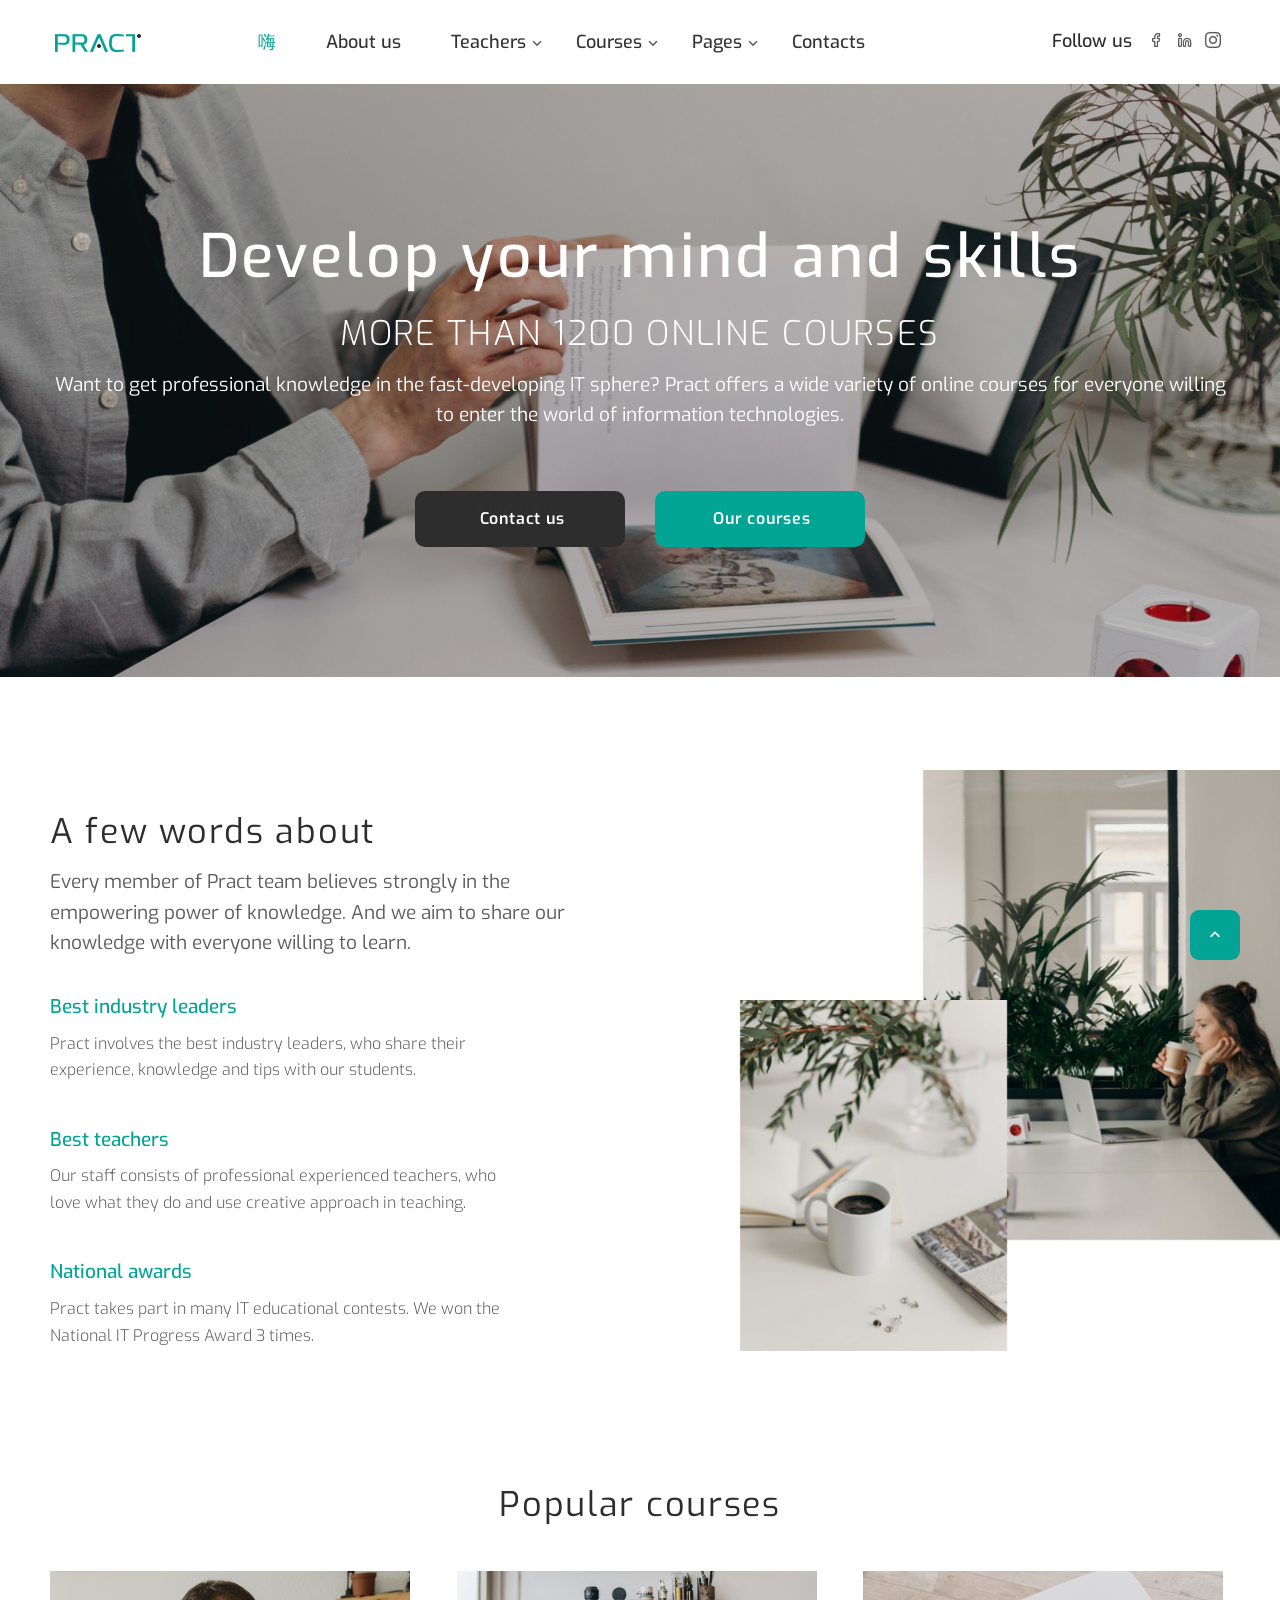
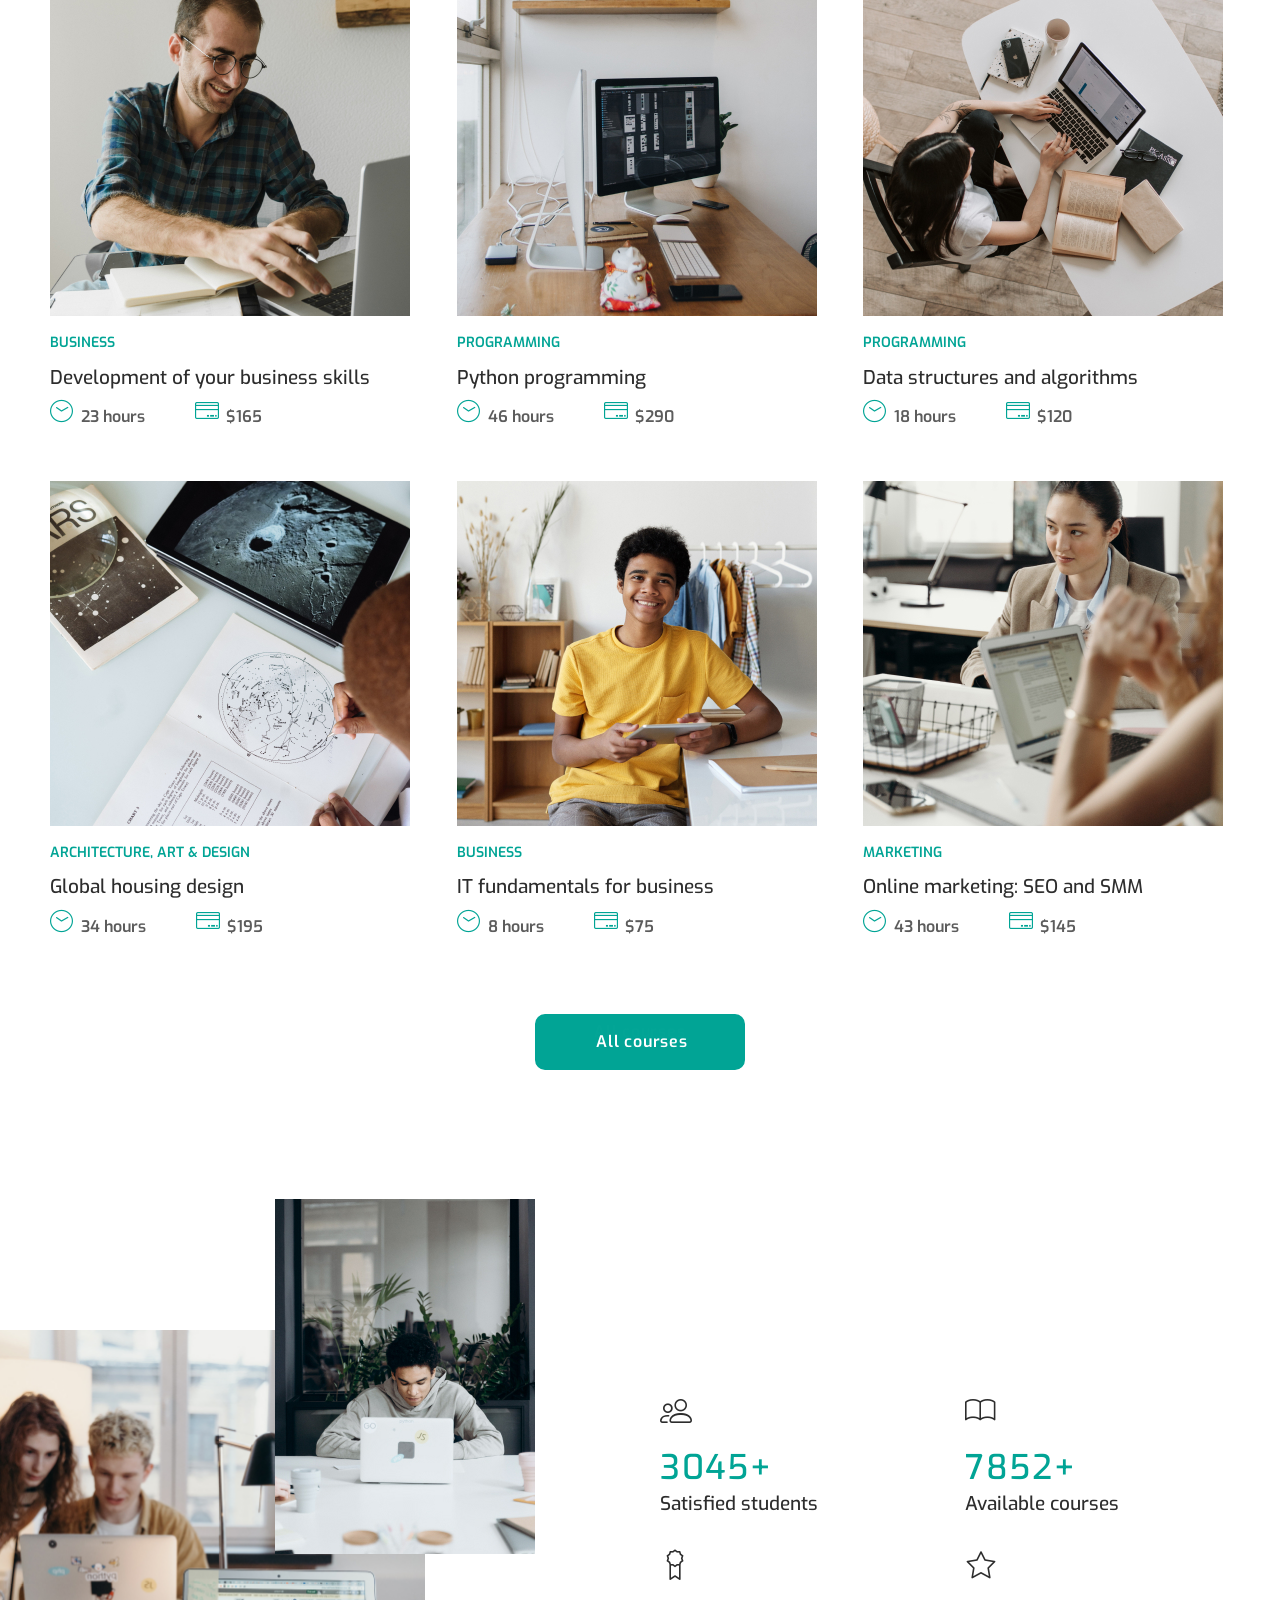
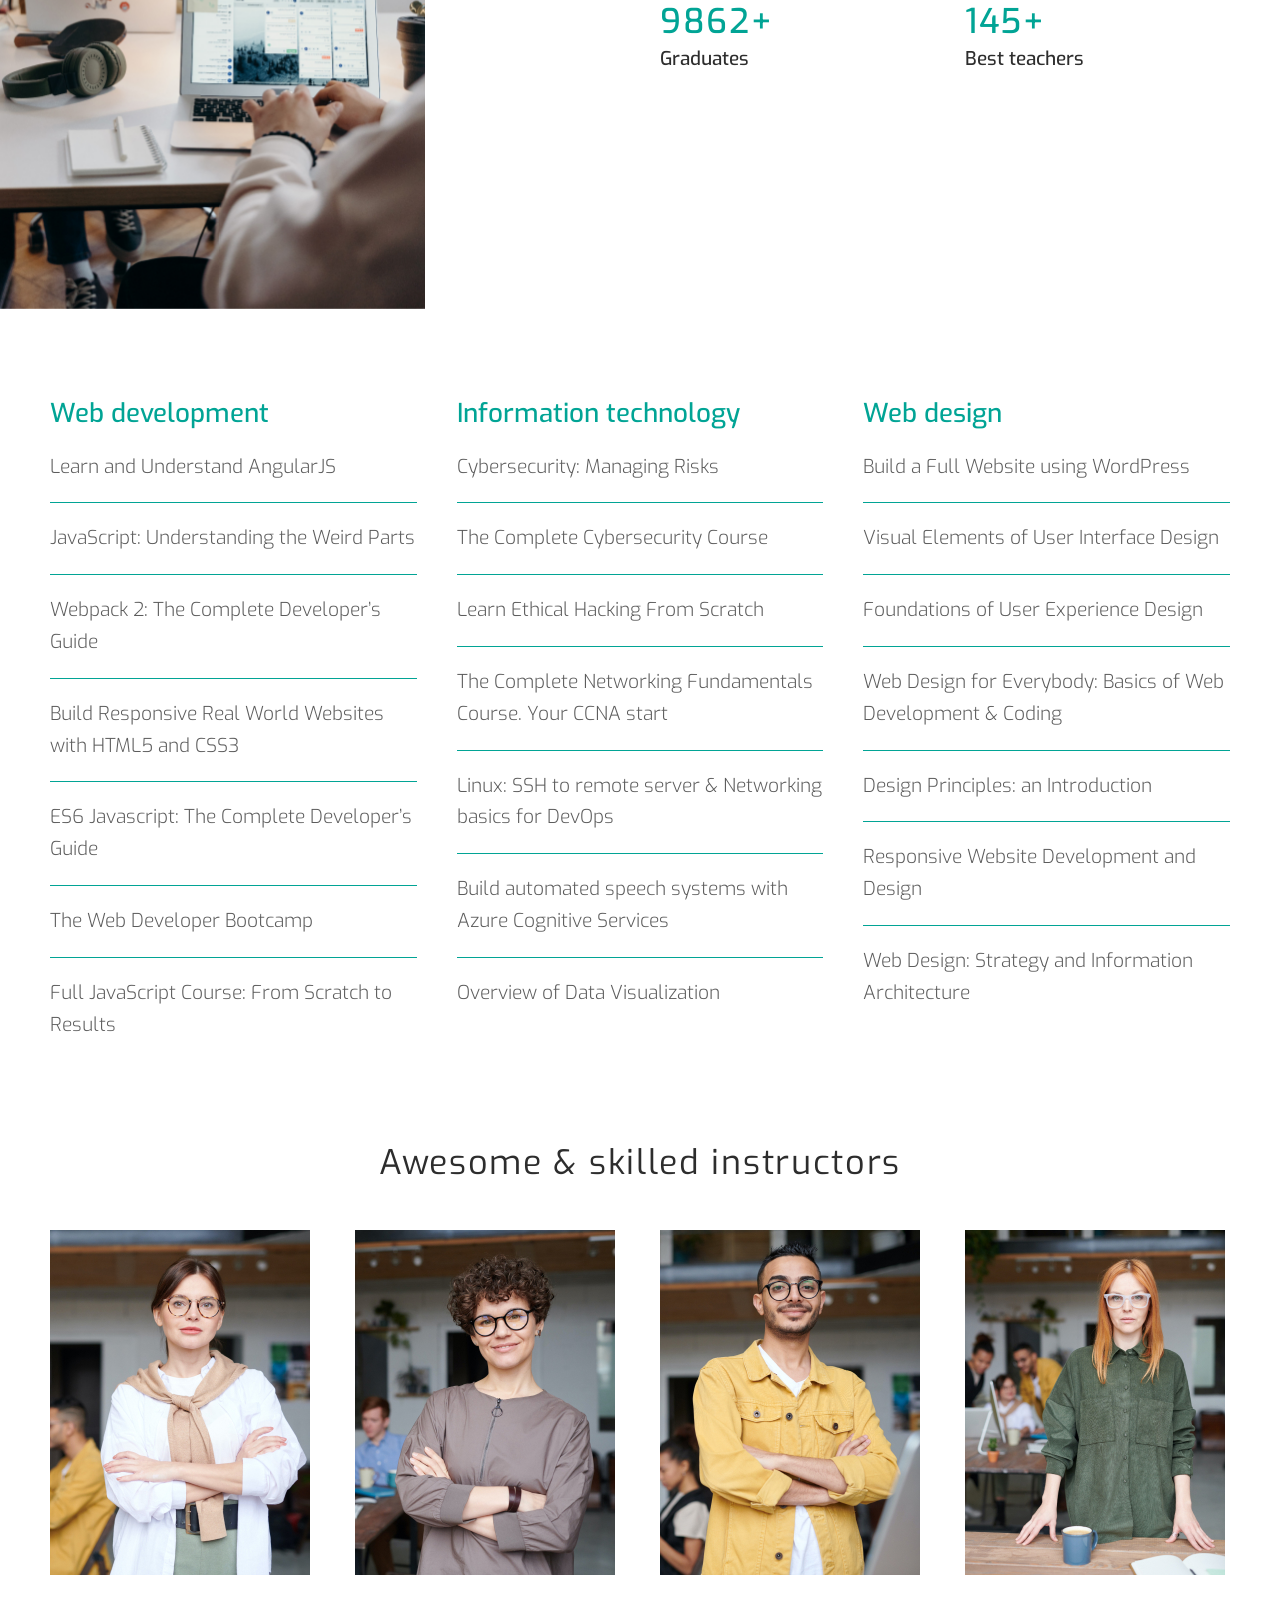
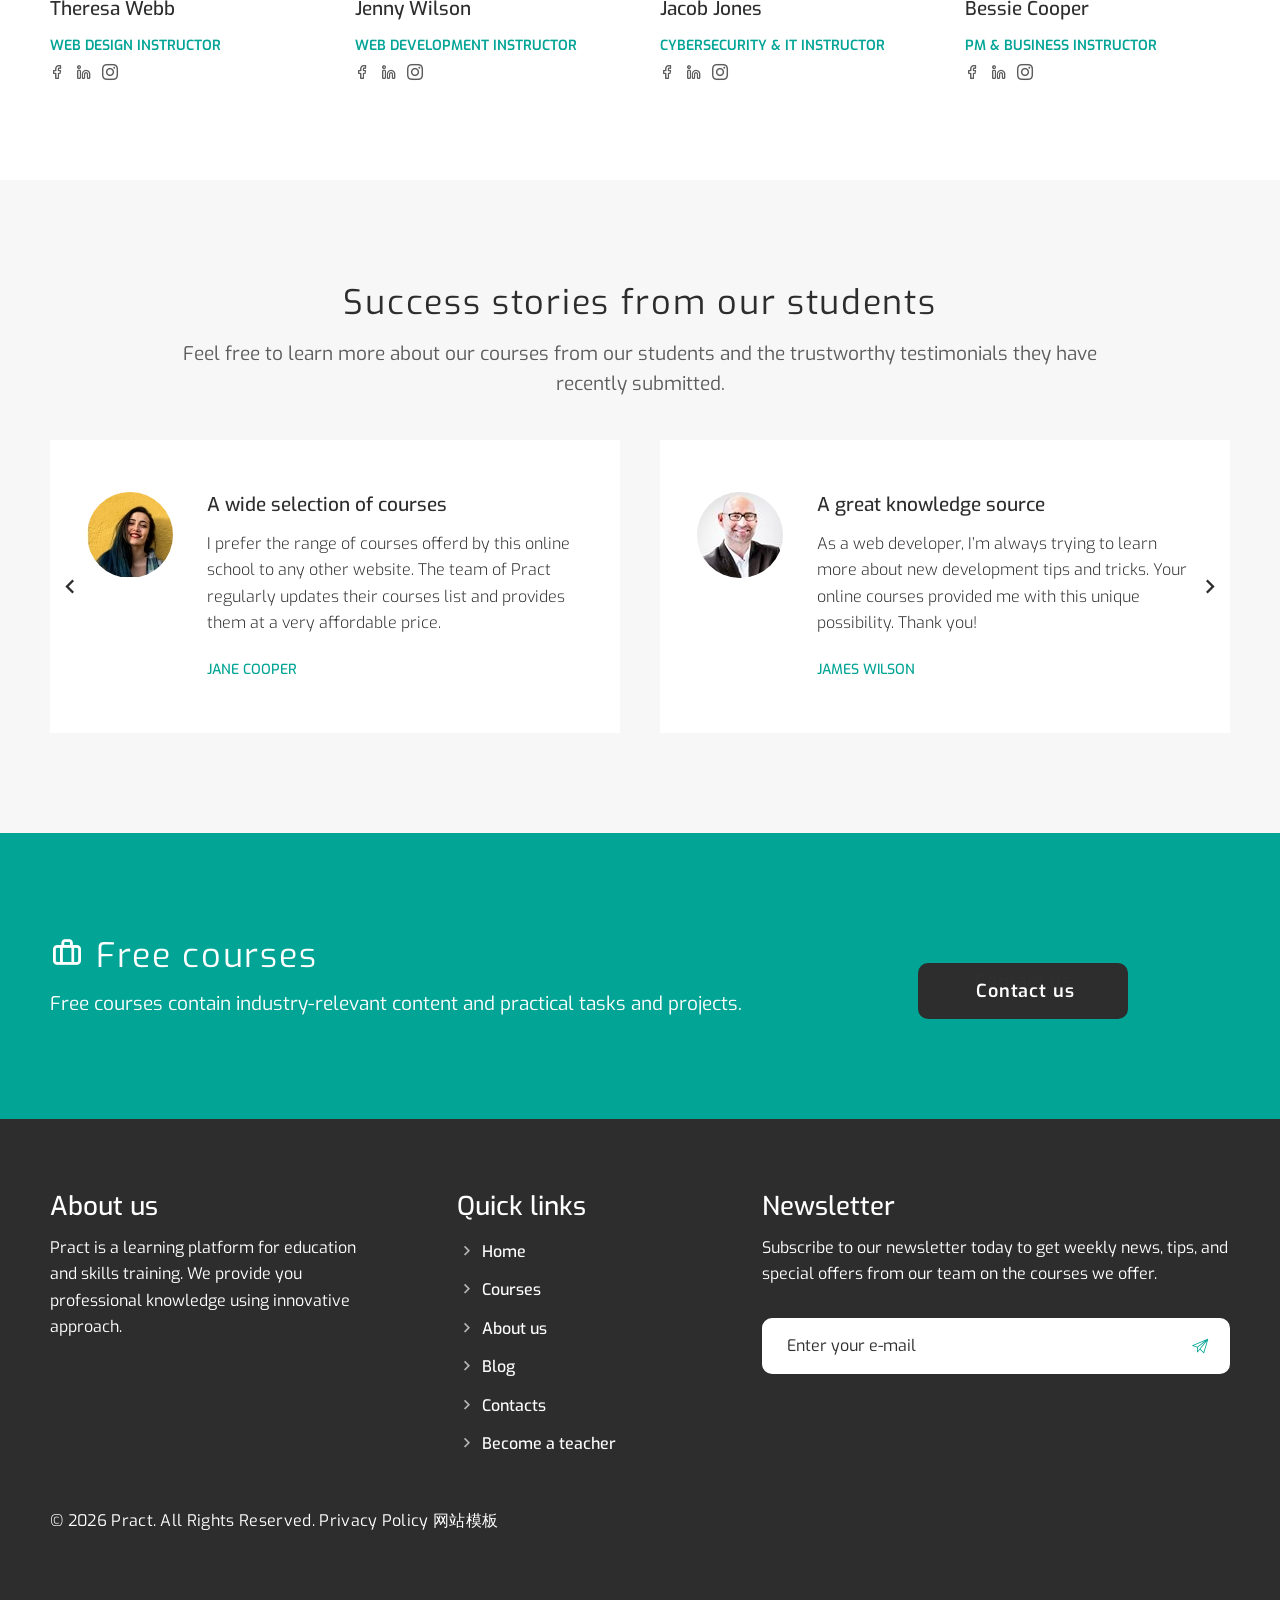
==== index.html @ 27b74895 "重新來了" ====
<!DOCTYPE html>
<html class="wide wow-animation" lang="en">
  <head>
    <!-- Site Title-->
    <title>Home</title>
    <meta charset="utf-8">
    <meta name="viewport" content="width=device-width, height=device-height, initial-scale=1.0">
    <meta http-equiv="X-UA-Compatible" content="IE=edge">
    <link rel="icon" href="images/favicon.ico" type="image/x-icon">
    <link rel="stylesheet" type="text/css" href="https://fonts.googleapis.com/css2?family=Exo:wght@300;400;500;600;700&amp;display=swap">
    <link rel="stylesheet" href="css/bootstrap.css">
    <link rel="stylesheet" href="css/fonts.css">
    <link rel="stylesheet" href="css/style.css">
    <style>.ie-panel{display: none;background: #212121;padding: 10px 0;box-shadow: 3px 3px 5px 0 rgba(0,0,0,.3);clear: both;text-align:center;position: relative;z-index: 1;} html.ie-10 .ie-panel, html.lt-ie-10 .ie-panel {display: block;}</style>
  </head>
  <body>
    <div class="ie-panel"><a href="http://windows.microsoft.com/en-US/internet-explorer/"><img src="images/ie8-panel/warning_bar_0000_us.jpg" height="42" width="820" alt="You are using an outdated browser. For a faster, safer browsing experience, upgrade for free today."></a></div>
    <!-- Page preloader-->
    <div class="page-loader">
      <div class="preloader-inner">
        <svg class="preloader-svg" width="200" height="200" viewbox="0 0 100 100">
          <polyline class="line-cornered stroke-still" points="0,0 100,0 100,100" stroke-width="10" fill="none"></polyline>
          <polyline class="line-cornered stroke-still" points="0,0 0,100 100,100" stroke-width="10" fill="none"></polyline>
          <polyline class="line-cornered stroke-animation" points="0,0 100,0 100,100" stroke-width="10" fill="none"></polyline>
          <polyline class="line-cornered stroke-animation" points="0,0 0,100 100,100" stroke-width="10" fill="none"></polyline>
        </svg>
      </div>
    </div>
    <!-- Page-->
    <div class="page">
      <header class="section page-header">
        <!-- RD Navbar-->
        <div class="rd-navbar-wrap rd-navbar-centered">
          <nav class="rd-navbar" data-layout="rd-navbar-fixed" data-sm-layout="rd-navbar-fixed" data-md-layout="rd-navbar-fixed" data-lg-layout="rd-navbar-fixed" data-xl-layout="rd-navbar-static" data-xxl-layout="rd-navbar-static" data-xxxl-layout="rd-navbar-static" data-lg-device-layout="rd-navbar-fixed" data-xl-device-layout="rd-navbar-static" data-xxl-device-layout="rd-navbar-static" data-xxxl-device-layout="rd-navbar-static" data-stick-up-offset="1px" data-sm-stick-up-offset="1px" data-md-stick-up-offset="1px" data-lg-stick-up-offset="1px" data-xl-stick-up-offset="1px" data-xxl-stick-up-offset="1px" data-xxx-lstick-up-offset="1px" data-stick-up="true">
            <div class="rd-navbar-inner">
              <!-- RD Navbar Panel-->
              <div class="rd-navbar-panel">
                <!-- RD Navbar Toggle-->
                <button class="rd-navbar-toggle" data-rd-navbar-toggle=".rd-navbar-nav-wrap"><span></span></button>
                <!-- RD Navbar Brand-->
                <div class="rd-navbar-brand">
                  <!--Brand--><a class="brand-name" href="index.html"><img class="logo-default" src="images/logo-default-172x36.png" alt="" width="86" height="18" loading="lazy"/><img class="logo-inverse" src="images/logo-inverse-172x36.png" alt="" width="86" height="18" loading="lazy"/></a>
                </div>
              </div>
              <div class="rd-navbar-nav-wrap">
                <ul class="rd-navbar-nav">
                  <li class="rd-nav-item active"><a class="rd-nav-link" href="index.html">嗨</a>
                  </li>
                  <li class="rd-nav-item"><a class="rd-nav-link" href="about-us.html">About us</a>
                  </li>
                  <li class="rd-nav-item"><a class="rd-nav-link" href="teachers.html">Teachers</a>
                    <ul class="rd-menu rd-navbar-dropdown">
                      <li class="rd-dropdown-item"><a class="rd-dropdown-link" href="single-teacher.html">Single teacher</a>
                      </li>
                    </ul>
                  </li>
                  <li class="rd-nav-item"><a class="rd-nav-link" href="courses.html">Courses</a>
                    <ul class="rd-menu rd-navbar-dropdown">
                      <li class="rd-dropdown-item"><a class="rd-dropdown-link" href="single-course.html">Single course</a>
                      </li>
                    </ul>
                  </li>
                  <li class="rd-nav-item"><a class="rd-nav-link" href="#">Pages</a>
                    <ul class="rd-menu rd-navbar-dropdown">
                      <li class="rd-dropdown-item"><a class="rd-dropdown-link" href="faqs.html">FAQs</a>
                      </li>
                      <li class="rd-dropdown-item"><a class="rd-dropdown-link" href="privacy-policy.html">Privacy policy</a>
                      </li>
                      <li class="rd-dropdown-item"><a class="rd-dropdown-link" href="404-page.html">404 page</a>
                      </li>
                      <li class="rd-dropdown-item"><a class="rd-dropdown-link" href="503-page.html">503 page</a>
                      </li>
                      <li class="rd-dropdown-item"><a class="rd-dropdown-link" href="buttons.html">Buttons</a>
                      </li>
                      <li class="rd-dropdown-item"><a class="rd-dropdown-link" href="forms.html">Forms</a>
                      </li>
                      <li class="rd-dropdown-item"><a class="rd-dropdown-link" href="grid-system.html">Grid system</a>
                      </li>
                      <li class="rd-dropdown-item"><a class="rd-dropdown-link" href="tables.html">Tables</a>
                      </li>
                      <li class="rd-dropdown-item"><a class="rd-dropdown-link" href="typography.html">Typography</a>
                      </li>
                    </ul>
                  </li>
                  <li class="rd-nav-item"><a class="rd-nav-link" href="contacts.html">Contacts</a>
                  </li>
                </ul>
              </div>
              <div class="rd-navbar-collapse-toggle" data-rd-navbar-toggle=".rd-navbar-collapse"><span></span></div>
              <div class="rd-navbar-aside-right rd-navbar-collapse">
                <div class="rd-navbar-social">
                  <div class="rd-navbar-social-text">Follow us</div>
                  <ul class="list-inline">
                    <li><a class="icon novi-icon icon-default icon-custom-facebook" href="#"></a></li>
                    <li><a class="icon novi-icon icon-default icon-custom-linkedin" href="#"></a></li>
                    <li><a class="icon novi-icon icon-default icon-custom-instagram" href="#"></a></li>
                  </ul>
                </div>
              </div>
            </div>
          </nav>
        </div>
      </header>

      <section class="section section-xl bg-image bg-image-9 text-center novi-bg novi-bg-img">
        <div class="container">
          <h1>Develop your mind and skills</h1>
          <h3 class="fw-light text-uppercase">More than 1200 Online Courses</h3>
          <p class="big">Want to get professional knowledge in the fast-developing IT sphere? Pract offers a wide variety of online courses for everyone willing to enter the world of information technologies.</p>
          <div class="group-md button-group"><a class="button button-dark button-nina" href="contacts.html">Contact us</a><a class="button button-primary button-nina" href="courses.html">Our courses</a></div>
        </div>
      </section>
      <!-- A few words about-->
      <section class="section section-lg bg-default novi-bg novi-bg-img">
        <div class="container">
          <div class="row row-30 align-items-center justify-content-xxl-between">
            <div class="col-md-6">
              <h3>A few words about</h3>
              <p class="big">Every member of Pract team believes strongly in the empowering power of knowledge. And we aim to share our knowledge with everyone willing to learn.</p>
              <div class="row row-30 row-offset-1">
                <div class="col-md-10 offset-xxl-2">
                  <div class="box-small">
                    <h5 class="box-small-title">Best industry leaders</h5>
                    <div class="box-small-text">Pract involves the best industry leaders, who share their experience, knowledge and tips with our students.</div>
                  </div>
                  <div class="box-small">
                    <h5 class="box-small-title">Best teachers</h5>
                    <div class="box-small-text">Our staff consists of professional experienced teachers, who love what they do and use creative approach in teaching.</div>
                  </div>
                  <div class="box-small">
                    <h5 class="box-small-title">National awards</h5>
                    <div class="box-small-text">Pract takes part in many IT educational contests. We won the National IT Progress Award 3 times.</div>
                  </div>
                </div>
              </div>
            </div>
            <div class="col-md-6 col-lg-5 col-xl-4 offset-xl-1 col-xxl-5 position-relative d-none d-md-block">
              <div class="parallax-scene-js parallax-scene parallax-scene-1" data-scalar-x="5" data-scalar-y="10">
                <div class="layer-01">
                  <div class="layer" data-depth="0.25"><img src="images/home-03-515x600.jpg" alt="" width="515" height="600" loading="lazy"/>
                  </div>
                </div>
                <div class="layer-02">
                  <div class="layer" data-depth=".55"><img src="images/home-02-340x445.jpg" alt="" width="340" height="445" loading="lazy"/>
                  </div>
                </div>
              </div>
            </div>
          </div>
        </div>
      </section>
      <!-- Popular courses-->
      <section class="section section-lg novi-bg novi-bg-img bg-default">
        <div class="container">
          <h3 class="text-center">Popular courses</h3>
          <div class="row row-40 row-lg-50">
            <div class="col-sm-6 col-md-4 wow fadeInUp" data-wow-delay=".1s">
              <div class="box-project box-width-3">
                <div class="box-project-media"><img class="box-project-img" src="images/home-04-360x345.jpg" alt="" width="360" height="345" loading="lazy"/>
                </div>
                <div class="box-project-subtitle small">Business</div>
                <h6 class="box-project-title"><a href="single-course.html">Development of your business skills</a></h6>
                <div class="box-project-meta">
                  <div class="box-project-meta-item"><span class="box-project-meta-icon linearicons-clock3"></span><span class="box-project-meta-text">23 hours</span></div>
                  <div class="box-project-meta-item"><span class="box-project-meta-icon linearicons-credit-card"></span><span class="box-project-meta-text">$165</span></div>
                </div>
              </div>
            </div>
            <div class="col-sm-6 col-md-4 wow fadeInUp" data-wow-delay=".2s">
              <div class="box-project box-width-3">
                <div class="box-project-media"><img class="box-project-img" src="images/home-05-360x345.jpg" alt="" width="360" height="345" loading="lazy"/>
                </div>
                <div class="box-project-subtitle small">PROGRAMMING</div>
                <h6 class="box-project-title"><a href="single-course.html">Python programming</a></h6>
                <div class="box-project-meta">
                  <div class="box-project-meta-item"><span class="box-project-meta-icon linearicons-clock3"></span><span class="box-project-meta-text">46 hours</span></div>
                  <div class="box-project-meta-item"><span class="box-project-meta-icon linearicons-credit-card"></span><span class="box-project-meta-text">$290</span></div>
                </div>
              </div>
            </div>
            <div class="col-sm-6 col-md-4 wow fadeInUp" data-wow-delay=".3s">
              <div class="box-project box-width-3">
                <div class="box-project-media"><img class="box-project-img" src="images/home-06-360x345.jpg" alt="" width="360" height="345" loading="lazy"/>
                </div>
                <div class="box-project-subtitle small">Programming</div>
                <h6 class="box-project-title"><a href="single-course.html">Data structures and algorithms</a></h6>
                <div class="box-project-meta">
                  <div class="box-project-meta-item"><span class="box-project-meta-icon linearicons-clock3"></span><span class="box-project-meta-text">18 hours</span></div>
                  <div class="box-project-meta-item"><span class="box-project-meta-icon linearicons-credit-card"></span><span class="box-project-meta-text">$120</span></div>
                </div>
              </div>
            </div>
            <div class="col-sm-6 col-md-4 wow fadeInUp" data-wow-delay=".1s">
              <div class="box-project box-width-3">
                <div class="box-project-media"><img class="box-project-img" src="images/home-07-360x345.jpg" alt="" width="360" height="345" loading="lazy"/>
                </div>
                <div class="box-project-subtitle small">ARCHITECTURE, ART &amp; DESIGN</div>
                <h6 class="box-project-title"><a href="single-course.html">Global housing design</a></h6>
                <div class="box-project-meta">
                  <div class="box-project-meta-item"><span class="box-project-meta-icon linearicons-clock3"></span><span class="box-project-meta-text">34 hours</span></div>
                  <div class="box-project-meta-item"><span class="box-project-meta-icon linearicons-credit-card"></span><span class="box-project-meta-text">$195</span></div>
                </div>
              </div>
            </div>
            <div class="col-sm-6 col-md-4 wow fadeInUp" data-wow-delay=".2s">
              <div class="box-project box-width-3">
                <div class="box-project-media"><img class="box-project-img" src="images/home-08-360x345.jpg" alt="" width="360" height="345" loading="lazy"/>
                </div>
                <div class="box-project-subtitle small">Business</div>
                <h6 class="box-project-title"><a href="single-course.html">IT fundamentals for business</a></h6>
                <div class="box-project-meta">
                  <div class="box-project-meta-item"><span class="box-project-meta-icon linearicons-clock3"></span><span class="box-project-meta-text">8 hours</span></div>
                  <div class="box-project-meta-item"><span class="box-project-meta-icon linearicons-credit-card"></span><span class="box-project-meta-text">$75</span></div>
                </div>
              </div>
            </div>
            <div class="col-sm-6 col-md-4 wow fadeInUp" data-wow-delay=".3s">
              <div class="box-project box-width-3">
                <div class="box-project-media"><img class="box-project-img" src="images/home-09-360x345.jpg" alt="" width="360" height="345" loading="lazy"/>
                </div>
                <div class="box-project-subtitle small">Marketing</div>
                <h6 class="box-project-title"><a href="single-course.html">Online marketing: SEO and SMM</a></h6>
                <div class="box-project-meta">
                  <div class="box-project-meta-item"><span class="box-project-meta-icon linearicons-clock3"></span><span class="box-project-meta-text">43 hours</span></div>
                  <div class="box-project-meta-item"><span class="box-project-meta-icon linearicons-credit-card"></span><span class="box-project-meta-text">$145</span></div>
                </div>
              </div>
            </div>
            <div class="col-12 text-center mt-2 mt-xl-4"><a class="button button-primary button-nina" href="courses.html">All courses</a></div>
          </div>
        </div>
      </section>
      <!-- A few words about-->
      <section class="section section-lg bg-default novi-bg novi-bg-img">
        <div class="container">
          <div class="row row-30 justify-content-md-between align-items-center">
            <div class="col-md-5 position-relative d-none d-md-block">
              <div class="parallax-scene-js parallax-scene parallax-scene-2" data-scalar-x="5" data-scalar-y="10">
                <div class="layer-01">
                  <div class="layer" data-depth="0.25"><img src="images/home-17-460x580.jpg" alt="" width="460" height="580" loading="lazy"/>
                  </div>
                </div>
                <div class="layer-02">
                  <div class="layer" data-depth=".55"><img src="images/home-18-260x355.jpg" alt="" width="260" height="355" loading="lazy"/>
                  </div>
                </div>
              </div>
            </div>
            <div class="col-md-6">
              <div class="row row-30 row-xxl-60 text-center text-md-start">
                <div class="col-6">
                  <div class="counter-wrap"><span class="icon novi-icon linearicons-users2"></span>
                    <div class="counter-value heading-3"><span class="counter">3045</span><span class="counter-preffix">+</span>
                    </div>
                    <p class="heading-5">Satisfied students</p>
                  </div>
                </div>
                <div class="col-6">
                  <div class="counter-wrap"><span class="icon novi-icon linearicons-book"></span>
                    <div class="counter-value heading-3"><span class="counter">7852</span><span class="counter-preffix">+</span>
                    </div>
                    <p class="heading-5">Available courses</p>
                  </div>
                </div>
                <div class="col-6">
                  <div class="counter-wrap"><span class="icon novi-icon linearicons-medal-empty"></span>
                    <div class="counter-value heading-3"><span class="counter">9862</span><span class="counter-preffix">+</span>
                    </div>
                    <p class="heading-5">Graduates</p>
                  </div>
                </div>
                <div class="col-6">
                  <div class="counter-wrap"><span class="icon novi-icon linearicons-star"></span>
                    <div class="counter-value heading-3"><span class="counter">145</span><span class="counter-preffix">+</span>
                    </div>
                    <p class="heading-5">Best teachers</p>
                  </div>
                </div>
              </div>
            </div>
          </div>
        </div>
      </section>
      <!-- Web development-->
      <section class="section section-lg novi-bg novi-bg-img bg-default">
        <div class="container">
          <div class="row row-40 row-lg-50">
            <div class="col-sm-6 col-md-4">
              <div class="list-border">
                <h4 class="list-border-title">Web development</h4>
                <div class="list-border-item">Learn and Understand AngularJS</div>
                <div class="list-border-item">JavaScript: Understanding the Weird Parts</div>
                <div class="list-border-item">Webpack 2: The Complete Developer’s Guide</div>
                <div class="list-border-item">Build Responsive Real World Websites with HTML5 and CSS3</div>
                <div class="list-border-item">ES6 Javascript: The Complete Developer’s Guide</div>
                <div class="list-border-item">The Web Developer Bootcamp</div>
                <div class="list-border-item">Full JavaScript Course: From Scratch to Results</div>
              </div>
            </div>
            <div class="col-sm-6 col-md-4">
              <div class="list-border">
                <h4 class="list-border-title">Information technology</h4>
                <div class="list-border-item">Cybersecurity: Managing Risks</div>
                <div class="list-border-item">The Complete Cybersecurity Course</div>
                <div class="list-border-item">Learn Ethical Hacking From Scratch</div>
                <div class="list-border-item">The Complete Networking Fundamentals Course. Your CCNA start</div>
                <div class="list-border-item">Linux: SSH to remote server &amp; Networking basics for DevOps</div>
                <div class="list-border-item">Build automated speech systems with Azure Cognitive Services</div>
                <div class="list-border-item">Overview of Data Visualization</div>
              </div>
            </div>
            <div class="col-sm-6 col-md-4">
              <div class="list-border">
                <h4 class="list-border-title">Web design</h4>
                <div class="list-border-item">Build a Full Website using WordPress</div>
                <div class="list-border-item">Visual Elements of User Interface Design</div>
                <div class="list-border-item">Foundations of User Experience Design</div>
                <div class="list-border-item">Web Design for Everybody: Basics of Web Development &amp; Coding</div>
                <div class="list-border-item">Design Principles: an Introduction</div>
                <div class="list-border-item">Responsive Website Development and Design</div>
                <div class="list-border-item">Web Design: Strategy and Information Architecture</div>
              </div>
            </div>
          </div>
        </div>
      </section>
      <!-- Awesome & skilled instructors-->
      <section class="section section-lg novi-bg novi-bg-img bg-default">
        <div class="container">
          <h3 class="text-center">Awesome & skilled instructors</h3>
          <div class="row row-40 row-lg-50">
            <div class="col-sm-6 col-lg-3 wow fadeInLeft" data-wow-delay=".2s">
              <div class="team-default box-width-3">
                <div class="team-default-media"><img class="team-default-img" src="images/home-10-260x345.jpg" alt="" width="260" height="345" loading="lazy"/>
                </div>
                <h6 class="team-default-title"><a href="single-teacher.html">Theresa Webb</a></h6>
                <div class="team-default-meta small">Web design instructor</div>
                <div class="team-default-social"><a class="team-default-icon icon-custom-facebook" href="#"></a><a class="team-default-icon icon-custom-linkedin" href="#"></a><a class="team-default-icon icon-custom-instagram" href="#"></a></div>
              </div>
            </div>
            <div class="col-sm-6 col-lg-3 wow fadeInLeft">
              <div class="team-default box-width-3">
                <div class="team-default-media"><img class="team-default-img" src="images/home-11-260x345.jpg" alt="" width="260" height="345" loading="lazy"/>
                </div>
                <h6 class="team-default-title"><a href="single-teacher.html">Jenny Wilson</a></h6>
                <div class="team-default-meta small">Web development instructor</div>
                <div class="team-default-social"><a class="team-default-icon icon-custom-facebook" href="#"></a><a class="team-default-icon icon-custom-linkedin" href="#"></a><a class="team-default-icon icon-custom-instagram" href="#"></a></div>
              </div>
            </div>
            <div class="col-sm-6 col-lg-3 wow fadeInRight">
              <div class="team-default box-width-3">
                <div class="team-default-media"><img class="team-default-img" src="images/home-12-260x345.jpg" alt="" width="260" height="345" loading="lazy"/>
                </div>
                <h6 class="team-default-title"><a href="single-teacher.html">Jacob Jones</a></h6>
                <div class="team-default-meta small">Cybersecurity &amp; IT instructor</div>
                <div class="team-default-social"><a class="team-default-icon icon-custom-facebook" href="#"></a><a class="team-default-icon icon-custom-linkedin" href="#"></a><a class="team-default-icon icon-custom-instagram" href="#"></a></div>
              </div>
            </div>
            <div class="col-sm-6 col-lg-3 wow fadeInRight" data-wow-delay=".2s">
              <div class="team-default box-width-3">
                <div class="team-default-media"><img class="team-default-img" src="images/home-13-260x345.jpg" alt="" width="260" height="345" loading="lazy"/>
                </div>
                <h6 class="team-default-title"><a href="single-teacher.html">Bessie Cooper</a></h6>
                <div class="team-default-meta small">PM &amp; business instructor</div>
                <div class="team-default-social"><a class="team-default-icon icon-custom-facebook" href="#"></a><a class="team-default-icon icon-custom-linkedin" href="#"></a><a class="team-default-icon icon-custom-instagram" href="#"></a></div>
              </div>
            </div>
          </div>
        </div>
      </section>
      <!-- Success stories from our students-->
      <section class="section section-lg novi-bg novi-bg-img bg-gray-100">
        <div class="container">
          <div class="row justify-content-center text-center">
            <div class="col-xl-10">
              <h3>Success stories from our students</h3>
              <p class="big">Feel free to learn more about our courses from our students and the trustworthy testimonials they have recently submitted.</p>
            </div>
          </div>
          <div class="owl-carousel owl-layout-6" data-items="1" data-lg-items="2" data-loop="true" data-margin="40" data-autoplay="true" data-owl='{"nav":true}'>
            <div class="quote-boxed-2">
              <div class="quote-boxed-2-media"><img class="quote-boxed-2-img" src="images/home-14-86x86.jpg" alt="" width="86" height="86" loading="lazy"/>
              </div>
              <div class="quote-boxed-2-body">
                <h6 class="quote-boxed-2-title">Easy-to-understand courses</h6>
                <div class="quote-boxed-2-text">The material that instructors of Pract use is pretty straightforward yet quite detailed. It’s also very useful to both newbies and professionals. You can choose any course to get started.</div>
                <div class="quote-boxed-2-cite small">Leslie Alexander</div>
              </div>
            </div>
            <div class="quote-boxed-2">
              <div class="quote-boxed-2-media"><img class="quote-boxed-2-img" src="images/home-15-86x86.jpg" alt="" width="86" height="86" loading="lazy"/>
              </div>
              <div class="quote-boxed-2-body">
                <h6 class="quote-boxed-2-title">A wide selection of courses</h6>
                <div class="quote-boxed-2-text">I prefer the range of courses offerd by this online school to any other website. The team of Pract regularly updates their courses list and provides them at a very affordable price.</div>
                <div class="quote-boxed-2-cite small">Jane Cooper</div>
              </div>
            </div>
            <div class="quote-boxed-2">
              <div class="quote-boxed-2-media"><img class="quote-boxed-2-img" src="images/home-16-86x86.jpg" alt="" width="86" height="86" loading="lazy"/>
              </div>
              <div class="quote-boxed-2-body">
                <h6 class="quote-boxed-2-title">A great knowledge source</h6>
                <div class="quote-boxed-2-text">As a web developer, I’m always trying to learn more about new development tips and tricks. Your online courses provided me with this unique possibility. Thank you!</div>
                <div class="quote-boxed-2-cite small">James wilson</div>
              </div>
            </div>
            <div class="quote-boxed-2">
              <div class="quote-boxed-2-media"><img class="quote-boxed-2-img" src="images/home-19-86x86.jpg" alt="" width="86" height="86" loading="lazy"/>
              </div>
              <div class="quote-boxed-2-body">
                <h6 class="quote-boxed-2-title">#1 knowledge solution</h6>
                <div class="quote-boxed-2-text">The online courses allow greater flexibility in planning your day and working around family. With Pract, you can also be sure of improving your professional level.</div>
                <div class="quote-boxed-2-cite small">Peter Adams</div>
              </div>
            </div>
          </div>
        </div>
      </section>
      <section class="section section-md bg-accent text-center text-md-start">
        <div class="container">
          <div class="row">
            <div class="col-xl-11">
              <div class="box-cta box-cta-inline">
                <div class="box-cta-inner">
                  <h3 class="box-cta-title"><span class="box-cta-icon icon-custom-briefcase"></span><span>Free courses</span></h3>
                  <p>Free courses contain industry-relevant content and practical tasks and projects.</p>
                </div>
                <div class="box-cta-inner"><a class="button button-dark button-nina" href="contacts.html">Contact us</a></div>
              </div>
            </div>
          </div>
        </div>
      </section>
      <!-- Page Footer-->
      <footer class="section novi-bg novi-bg-img footer-simple">
        <div class="container">
          <div class="row row-40">
            <div class="col-md-4">
              <h4>About us</h4>
              <p class="me-xl-5">Pract is a learning platform for education and skills training. We provide you professional knowledge using innovative approach.</p>
            </div>
            <div class="col-md-3">
              <h4>Quick links</h4>
              <ul class="list-marked">
                <li><a href="index.html">Home</a></li>
                <li><a href="courses.html">Courses</a></li>
                <li><a href="about-us.html">About us</a></li>
                <li><a href="#">Blog</a></li>
                <li><a href="contacts.html">Contacts</a></li>
                <li><a href="#">Become a teacher</a></li>
              </ul>
            </div>
            <div class="col-md-5">
              <h4>Newsletter</h4>
              <p>Subscribe to our newsletter today to get weekly news, tips, and special offers from our team on the courses we offer.</p>
              <form class="rd-mailform rd-form-boxed" data-form-output="form-output-global" data-form-type="subscribe" method="post" action="bat/rd-mailform.php">
                <div class="form-wrap">
                  <input class="form-input" type="email" name="email" data-constraints="@Email @Required" id="footer-mail">
                  <label class="form-label" for="footer-mail">Enter your e-mail</label>
                </div>
                <button class="form-button linearicons-paper-plane"></button>
              </form>
            </div>
          </div>
          <p class="rights"><span>&copy;&nbsp;</span><span class="copyright-year"></span><span>&nbsp;</span><span>Pract</span><span>.&nbsp;All Rights Reserved.&nbsp;</span><a href="privacy-policy.html">Privacy Policy</a> <a target="_blank" href="https://www.mobanwang.com/" title="网站模板">网站模板</a></p>
        </div>
      </footer>
    </div>
    <!-- Global Mailform Output-->
    <div class="snackbars" id="form-output-global"></div>
    <!-- Javascript-->
    <script src="js/core.min.js"></script>
    <script src="js/script.js"></script>
  </body>
</html>
---- css/fonts.css ----
/** @group Fonts */@font-face {	font-family: 'Linearicons';	font-weight: normal;	font-style: normal;	src: url(../fonts/linearicons.eot);	/* For IE6-8 */	src: local("linearicons"), local("linearicons"), url(../fonts/linearicons.woff) format("woff"), url(../fonts/linearicons.ttf) format("truetype");}.linearicons,[class^="linearicons-"], [class*=" linearicons-"] {	/* use !important to prevent issues with browser extensions that change fonts */	font-family: 'Linearicons' !important;	speak: none;	font-style: normal;	font-weight: normal;	font-variant: normal;	text-transform: none;	line-height: 1;	/* Better Font Rendering =========== */	-webkit-font-smoothing: antialiased;	-moz-osx-font-smoothing: grayscale;}.linearicons-home:before {	content: "\e900";}.linearicons-home2:before {	content: "\e901";}.linearicons-home3:before {	content: "\e902";}.linearicons-home4:before {	content: "\e903";}.linearicons-home5:before {	content: "\e904";}.linearicons-home6:before {	content: "\e905";}.linearicons-bathtub:before {	content: "\e906";}.linearicons-toothbrush:before {	content: "\e907";}.linearicons-bed:before {	content: "\e908";}.linearicons-couch:before {	content: "\e909";}.linearicons-chair:before {	content: "\e90a";}.linearicons-city:before {	content: "\e90b";}.linearicons-apartment:before {	content: "\e90c";}.linearicons-pencil:before {	content: "\e90d";}.linearicons-pencil2:before {	content: "\e90e";}.linearicons-pen:before {	content: "\e90f";}.linearicons-pencil3:before {	content: "\e910";}.linearicons-eraser:before {	content: "\e911";}.linearicons-pencil4:before {	content: "\e912";}.linearicons-pencil5:before {	content: "\e913";}.linearicons-feather:before {	content: "\e914";}.linearicons-feather2:before {	content: "\e915";}.linearicons-feather3:before {	content: "\e916";}.linearicons-pen2:before {	content: "\e917";}.linearicons-pen-add:before {	content: "\e918";}.linearicons-pen-remove:before {	content: "\e919";}.linearicons-vector:before {	content: "\e91a";}.linearicons-pen3:before {	content: "\e91b";}.linearicons-blog:before {	content: "\e91c";}.linearicons-brush:before {	content: "\e91d";}.linearicons-brush2:before {	content: "\e91e";}.linearicons-spray:before {	content: "\e91f";}.linearicons-paint-roller:before {	content: "\e920";}.linearicons-stamp:before {	content: "\e921";}.linearicons-tape:before {	content: "\e922";}.linearicons-desk-tape:before {	content: "\e923";}.linearicons-texture:before {	content: "\e924";}.linearicons-eye-dropper:before {	content: "\e925";}.linearicons-palette:before {	content: "\e926";}.linearicons-color-sampler:before {	content: "\e927";}.linearicons-bucket:before {	content: "\e928";}.linearicons-gradient:before {	content: "\e929";}.linearicons-gradient2:before {	content: "\e92a";}.linearicons-magic-wand:before {	content: "\e92b";}.linearicons-magnet:before {	content: "\e92c";}.linearicons-pencil-ruler:before {	content: "\e92d";}.linearicons-pencil-ruler2:before {	content: "\e92e";}.linearicons-compass:before {	content: "\e92f";}.linearicons-aim:before {	content: "\e930";}.linearicons-gun:before {	content: "\e931";}.linearicons-bottle:before {	content: "\e932";}.linearicons-drop:before {	content: "\e933";}.linearicons-drop-crossed:before {	content: "\e934";}.linearicons-drop2:before {	content: "\e935";}.linearicons-snow:before {	content: "\e936";}.linearicons-snow2:before {	content: "\e937";}.linearicons-fire:before {	content: "\e938";}.linearicons-lighter:before {	content: "\e939";}.linearicons-knife:before {	content: "\e93a";}.linearicons-dagger:before {	content: "\e93b";}.linearicons-tissue:before {	content: "\e93c";}.linearicons-toilet-paper:before {	content: "\e93d";}.linearicons-poop:before {	content: "\e93e";}.linearicons-umbrella:before {	content: "\e93f";}.linearicons-umbrella2:before {	content: "\e940";}.linearicons-rain:before {	content: "\e941";}.linearicons-tornado:before {	content: "\e942";}.linearicons-wind:before {	content: "\e943";}.linearicons-fan:before {	content: "\e944";}.linearicons-contrast:before {	content: "\e945";}.linearicons-sun-small:before {	content: "\e946";}.linearicons-sun:before {	content: "\e947";}.linearicons-sun2:before {	content: "\e948";}.linearicons-moon:before {	content: "\e949";}.linearicons-cloud:before {	content: "\e94a";}.linearicons-cloud-upload:before {	content: "\e94b";}.linearicons-cloud-download:before {	content: "\e94c";}.linearicons-cloud-rain:before {	content: "\e94d";}.linearicons-cloud-hailstones:before {	content: "\e94e";}.linearicons-cloud-snow:before {	content: "\e94f";}.linearicons-cloud-windy:before {	content: "\e950";}.linearicons-sun-wind:before {	content: "\e951";}.linearicons-cloud-fog:before {	content: "\e952";}.linearicons-cloud-sun:before {	content: "\e953";}.linearicons-cloud-lightning:before {	content: "\e954";}.linearicons-cloud-sync:before {	content: "\e955";}.linearicons-cloud-lock:before {	content: "\e956";}.linearicons-cloud-gear:before {	content: "\e957";}.linearicons-cloud-alert:before {	content: "\e958";}.linearicons-cloud-check:before {	content: "\e959";}.linearicons-cloud-cross:before {	content: "\e95a";}.linearicons-cloud-crossed:before {	content: "\e95b";}.linearicons-cloud-database:before {	content: "\e95c";}.linearicons-database:before {	content: "\e95d";}.linearicons-database-add:before {	content: "\e95e";}.linearicons-database-remove:before {	content: "\e95f";}.linearicons-database-lock:before {	content: "\e960";}.linearicons-database-refresh:before {	content: "\e961";}.linearicons-database-check:before {	content: "\e962";}.linearicons-database-history:before {	content: "\e963";}.linearicons-database-upload:before {	content: "\e964";}.linearicons-database-download:before {	content: "\e965";}.linearicons-server:before {	content: "\e966";}.linearicons-shield:before {	content: "\e967";}.linearicons-shield-check:before {	content: "\e968";}.linearicons-shield-alert:before {	content: "\e969";}.linearicons-shield-cross:before {	content: "\e96a";}.linearicons-lock:before {	content: "\e96b";}.linearicons-rotation-lock:before {	content: "\e96c";}.linearicons-unlock:before {	content: "\e96d";}.linearicons-key:before {	content: "\e96e";}.linearicons-key-hole:before {	content: "\e96f";}.linearicons-toggle-off:before {	content: "\e970";}.linearicons-toggle-on:before {	content: "\e971";}.linearicons-cog:before {	content: "\e972";}.linearicons-cog2:before {	content: "\e973";}.linearicons-wrench:before {	content: "\e974";}.linearicons-screwdriver:before {	content: "\e975";}.linearicons-hammer-wrench:before {	content: "\e976";}.linearicons-hammer:before {	content: "\e977";}.linearicons-saw:before {	content: "\e978";}.linearicons-axe:before {	content: "\e979";}.linearicons-axe2:before {	content: "\e97a";}.linearicons-shovel:before {	content: "\e97b";}.linearicons-pickaxe:before {	content: "\e97c";}.linearicons-factory:before {	content: "\e97d";}.linearicons-factory2:before {	content: "\e97e";}.linearicons-recycle:before {	content: "\e97f";}.linearicons-trash:before {	content: "\e980";}.linearicons-trash2:before {	content: "\e981";}.linearicons-trash3:before {	content: "\e982";}.linearicons-broom:before {	content: "\e983";}.linearicons-game:before {	content: "\e984";}.linearicons-gamepad:before {	content: "\e985";}.linearicons-joystick:before {	content: "\e986";}.linearicons-dice:before {	content: "\e987";}.linearicons-spades:before {	content: "\e988";}.linearicons-diamonds:before {	content: "\e989";}.linearicons-clubs:before {	content: "\e98a";}.linearicons-hearts:before {	content: "\e98b";}.linearicons-heart:before {	content: "\e98c";}.linearicons-star:before {	content: "\e98d";}.linearicons-star-half:before {	content: "\e98e";}.linearicons-star-empty:before {	content: "\e98f";}.linearicons-flag:before {	content: "\e990";}.linearicons-flag2:before {	content: "\e991";}.linearicons-flag3:before {	content: "\e992";}.linearicons-mailbox-full:before {	content: "\e993";}.linearicons-mailbox-empty:before {	content: "\e994";}.linearicons-at-sign:before {	content: "\e995";}.linearicons-envelope:before {	content: "\e996";}.linearicons-envelope-open:before {	content: "\e997";}.linearicons-paperclip:before {	content: "\e998";}.linearicons-paper-plane:before {	content: "\e999";}.linearicons-reply:before {	content: "\e99a";}.linearicons-reply-all:before {	content: "\e99b";}.linearicons-inbox:before {	content: "\e99c";}.linearicons-inbox2:before {	content: "\e99d";}.linearicons-outbox:before {	content: "\e99e";}.linearicons-box:before {	content: "\e99f";}.linearicons-archive:before {	content: "\e9a0";}.linearicons-archive2:before {	content: "\e9a1";}.linearicons-drawers:before {	content: "\e9a2";}.linearicons-drawers2:before {	content: "\e9a3";}.linearicons-drawers3:before {	content: "\e9a4";}.linearicons-eye:before {	content: "\e9a5";}.linearicons-eye-crossed:before {	content: "\e9a6";}.linearicons-eye-plus:before {	content: "\e9a7";}.linearicons-eye-minus:before {	content: "\e9a8";}.linearicons-binoculars:before {	content: "\e9a9";}.linearicons-binoculars2:before {	content: "\e9aa";}.linearicons-hdd:before {	content: "\e9ab";}.linearicons-hdd-down:before {	content: "\e9ac";}.linearicons-hdd-up:before {	content: "\e9ad";}.linearicons-floppy-disk:before {	content: "\e9ae";}.linearicons-disc:before {	content: "\e9af";}.linearicons-tape2:before {	content: "\e9b0";}.linearicons-printer:before {	content: "\e9b1";}.linearicons-shredder:before {	content: "\e9b2";}.linearicons-file-empty:before {	content: "\e9b3";}.linearicons-file-add:before {	content: "\e9b4";}.linearicons-file-check:before {	content: "\e9b5";}.linearicons-file-lock:before {	content: "\e9b6";}.linearicons-files:before {	content: "\e9b7";}.linearicons-copy:before {	content: "\e9b8";}.linearicons-compare:before {	content: "\e9b9";}.linearicons-folder:before {	content: "\e9ba";}.linearicons-folder-search:before {	content: "\e9bb";}.linearicons-folder-plus:before {	content: "\e9bc";}.linearicons-folder-minus:before {	content: "\e9bd";}.linearicons-folder-download:before {	content: "\e9be";}.linearicons-folder-upload:before {	content: "\e9bf";}.linearicons-folder-star:before {	content: "\e9c0";}.linearicons-folder-heart:before {	content: "\e9c1";}.linearicons-folder-user:before {	content: "\e9c2";}.linearicons-folder-shared:before {	content: "\e9c3";}.linearicons-folder-music:before {	content: "\e9c4";}.linearicons-folder-picture:before {	content: "\e9c5";}.linearicons-folder-film:before {	content: "\e9c6";}.linearicons-scissors:before {	content: "\e9c7";}.linearicons-paste:before {	content: "\e9c8";}.linearicons-clipboard-empty:before {	content: "\e9c9";}.linearicons-clipboard-pencil:before {	content: "\e9ca";}.linearicons-clipboard-text:before {	content: "\e9cb";}.linearicons-clipboard-check:before {	content: "\e9cc";}.linearicons-clipboard-down:before {	content: "\e9cd";}.linearicons-clipboard-left:before {	content: "\e9ce";}.linearicons-clipboard-alert:before {	content: "\e9cf";}.linearicons-clipboard-user:before {	content: "\e9d0";}.linearicons-register:before {	content: "\e9d1";}.linearicons-enter:before {	content: "\e9d2";}.linearicons-exit:before {	content: "\e9d3";}.linearicons-papers:before {	content: "\e9d4";}.linearicons-news:before {	content: "\e9d5";}.linearicons-reading:before {	content: "\e9d6";}.linearicons-typewriter:before {	content: "\e9d7";}.linearicons-document:before {	content: "\e9d8";}.linearicons-document2:before {	content: "\e9d9";}.linearicons-graduation-hat:before {	content: "\e9da";}.linearicons-license:before {	content: "\e9db";}.linearicons-license2:before {	content: "\e9dc";}.linearicons-medal-empty:before {	content: "\e9dd";}.linearicons-medal-first:before {	content: "\e9de";}.linearicons-medal-second:before {	content: "\e9df";}.linearicons-medal-third:before {	content: "\e9e0";}.linearicons-podium:before {	content: "\e9e1";}.linearicons-trophy:before {	content: "\e9e2";}.linearicons-trophy2:before {	content: "\e9e3";}.linearicons-music-note:before {	content: "\e9e4";}.linearicons-music-note2:before {	content: "\e9e5";}.linearicons-music-note3:before {	content: "\e9e6";}.linearicons-playlist:before {	content: "\e9e7";}.linearicons-playlist-add:before {	content: "\e9e8";}.linearicons-guitar:before {	content: "\e9e9";}.linearicons-trumpet:before {	content: "\e9ea";}.linearicons-album:before {	content: "\e9eb";}.linearicons-shuffle:before {	content: "\e9ec";}.linearicons-repeat-one:before {	content: "\e9ed";}.linearicons-repeat:before {	content: "\e9ee";}.linearicons-headphones:before {	content: "\e9ef";}.linearicons-headset:before {	content: "\e9f0";}.linearicons-loudspeaker:before {	content: "\e9f1";}.linearicons-equalizer:before {	content: "\e9f2";}.linearicons-theater:before {	content: "\e9f3";}.linearicons-3d-glasses:before {	content: "\e9f4";}.linearicons-ticket:before {	content: "\e9f5";}.linearicons-presentation:before {	content: "\e9f6";}.linearicons-play:before {	content: "\e9f7";}.linearicons-film-play:before {	content: "\e9f8";}.linearicons-clapboard-play:before {	content: "\e9f9";}.linearicons-media:before {	content: "\e9fa";}.linearicons-film:before {	content: "\e9fb";}.linearicons-film2:before {	content: "\e9fc";}.linearicons-surveillance:before {	content: "\e9fd";}.linearicons-surveillance2:before {	content: "\e9fe";}.linearicons-camera:before {	content: "\e9ff";}.linearicons-camera-crossed:before {	content: "\ea00";}.linearicons-camera-play:before {	content: "\ea01";}.linearicons-time-lapse:before {	content: "\ea02";}.linearicons-record:before {	content: "\ea03";}.linearicons-camera2:before {	content: "\ea04";}.linearicons-camera-flip:before {	content: "\ea05";}.linearicons-panorama:before {	content: "\ea06";}.linearicons-time-lapse2:before {	content: "\ea07";}.linearicons-shutter:before {	content: "\ea08";}.linearicons-shutter2:before {	content: "\ea09";}.linearicons-face-detection:before {	content: "\ea0a";}.linearicons-flare:before {	content: "\ea0b";}.linearicons-convex:before {	content: "\ea0c";}.linearicons-concave:before {	content: "\ea0d";}.linearicons-picture:before {	content: "\ea0e";}.linearicons-picture2:before {	content: "\ea0f";}.linearicons-picture3:before {	content: "\ea10";}.linearicons-pictures:before {	content: "\ea11";}.linearicons-book:before {	content: "\ea12";}.linearicons-audio-book:before {	content: "\ea13";}.linearicons-book2:before {	content: "\ea14";}.linearicons-bookmark:before {	content: "\ea15";}.linearicons-bookmark2:before {	content: "\ea16";}.linearicons-label:before {	content: "\ea17";}.linearicons-library:before {	content: "\ea18";}.linearicons-library2:before {	content: "\ea19";}.linearicons-contacts:before {	content: "\ea1a";}.linearicons-profile:before {	content: "\ea1b";}.linearicons-portrait:before {	content: "\ea1c";}.linearicons-portrait2:before {	content: "\ea1d";}.linearicons-user:before {	content: "\ea1e";}.linearicons-user-plus:before {	content: "\ea1f";}.linearicons-user-minus:before {	content: "\ea20";}.linearicons-user-lock:before {	content: "\ea21";}.linearicons-users:before {	content: "\ea22";}.linearicons-users2:before {	content: "\ea23";}.linearicons-users-plus:before {	content: "\ea24";}.linearicons-users-minus:before {	content: "\ea25";}.linearicons-group-work:before {	content: "\ea26";}.linearicons-woman:before {	content: "\ea27";}.linearicons-man:before {	content: "\ea28";}.linearicons-baby:before {	content: "\ea29";}.linearicons-baby2:before {	content: "\ea2a";}.linearicons-baby3:before {	content: "\ea2b";}.linearicons-baby-bottle:before {	content: "\ea2c";}.linearicons-walk:before {	content: "\ea2d";}.linearicons-hand-waving:before {	content: "\ea2e";}.linearicons-jump:before {	content: "\ea2f";}.linearicons-run:before {	content: "\ea30";}.linearicons-woman2:before {	content: "\ea31";}.linearicons-man2:before {	content: "\ea32";}.linearicons-man-woman:before {	content: "\ea33";}.linearicons-height:before {	content: "\ea34";}.linearicons-weight:before {	content: "\ea35";}.linearicons-scale:before {	content: "\ea36";}.linearicons-button:before {	content: "\ea37";}.linearicons-bow-tie:before {	content: "\ea38";}.linearicons-tie:before {	content: "\ea39";}.linearicons-socks:before {	content: "\ea3a";}.linearicons-shoe:before {	content: "\ea3b";}.linearicons-shoes:before {	content: "\ea3c";}.linearicons-hat:before {	content: "\ea3d";}.linearicons-pants:before {	content: "\ea3e";}.linearicons-shorts:before {	content: "\ea3f";}.linearicons-flip-flops:before {	content: "\ea40";}.linearicons-shirt:before {	content: "\ea41";}.linearicons-hanger:before {	content: "\ea42";}.linearicons-laundry:before {	content: "\ea43";}.linearicons-store:before {	content: "\ea44";}.linearicons-haircut:before {	content: "\ea45";}.linearicons-store-24:before {	content: "\ea46";}.linearicons-barcode:before {	content: "\ea47";}.linearicons-barcode2:before {	content: "\ea48";}.linearicons-barcode3:before {	content: "\ea49";}.linearicons-cashier:before {	content: "\ea4a";}.linearicons-bag:before {	content: "\ea4b";}.linearicons-bag2:before {	content: "\ea4c";}.linearicons-cart:before {	content: "\ea4d";}.linearicons-cart-empty:before {	content: "\ea4e";}.linearicons-cart-full:before {	content: "\ea4f";}.linearicons-cart-plus:before {	content: "\ea50";}.linearicons-cart-plus2:before {	content: "\ea51";}.linearicons-cart-add:before {	content: "\ea52";}.linearicons-cart-remove:before {	content: "\ea53";}.linearicons-cart-exchange:before {	content: "\ea54";}.linearicons-tag:before {	content: "\ea55";}.linearicons-tags:before {	content: "\ea56";}.linearicons-receipt:before {	content: "\ea57";}.linearicons-wallet:before {	content: "\ea58";}.linearicons-credit-card:before {	content: "\ea59";}.linearicons-cash-dollar:before {	content: "\ea5a";}.linearicons-cash-euro:before {	content: "\ea5b";}.linearicons-cash-pound:before {	content: "\ea5c";}.linearicons-cash-yen:before {	content: "\ea5d";}.linearicons-bag-dollar:before {	content: "\ea5e";}.linearicons-bag-euro:before {	content: "\ea5f";}.linearicons-bag-pound:before {	content: "\ea60";}.linearicons-bag-yen:before {	content: "\ea61";}.linearicons-coin-dollar:before {	content: "\ea62";}.linearicons-coin-euro:before {	content: "\ea63";}.linearicons-coin-pound:before {	content: "\ea64";}.linearicons-coin-yen:before {	content: "\ea65";}.linearicons-calculator:before {	content: "\ea66";}.linearicons-calculator2:before {	content: "\ea67";}.linearicons-abacus:before {	content: "\ea68";}.linearicons-vault:before {	content: "\ea69";}.linearicons-telephone:before {	content: "\ea6a";}.linearicons-phone-lock:before {	content: "\ea6b";}.linearicons-phone-wave:before {	content: "\ea6c";}.linearicons-phone-pause:before {	content: "\ea6d";}.linearicons-phone-outgoing:before {	content: "\ea6e";}.linearicons-phone-incoming:before {	content: "\ea6f";}.linearicons-phone-in-out:before {	content: "\ea70";}.linearicons-phone-error:before {	content: "\ea71";}.linearicons-phone-sip:before {	content: "\ea72";}.linearicons-phone-plus:before {	content: "\ea73";}.linearicons-phone-minus:before {	content: "\ea74";}.linearicons-voicemail:before {	content: "\ea75";}.linearicons-dial:before {	content: "\ea76";}.linearicons-telephone2:before {	content: "\ea77";}.linearicons-pushpin:before {	content: "\ea78";}.linearicons-pushpin2:before {	content: "\ea79";}.linearicons-map-marker:before {	content: "\ea7a";}.linearicons-map-marker-user:before {	content: "\ea7b";}.linearicons-map-marker-down:before {	content: "\ea7c";}.linearicons-map-marker-check:before {	content: "\ea7d";}.linearicons-map-marker-crossed:before {	content: "\ea7e";}.linearicons-radar:before {	content: "\ea7f";}.linearicons-compass2:before {	content: "\ea80";}.linearicons-map:before {	content: "\ea81";}.linearicons-map2:before {	content: "\ea82";}.linearicons-location:before {	content: "\ea83";}.linearicons-road-sign:before {	content: "\ea84";}.linearicons-calendar-empty:before {	content: "\ea85";}.linearicons-calendar-check:before {	content: "\ea86";}.linearicons-calendar-cross:before {	content: "\ea87";}.linearicons-calendar-31:before {	content: "\ea88";}.linearicons-calendar-full:before {	content: "\ea89";}.linearicons-calendar-insert:before {	content: "\ea8a";}.linearicons-calendar-text:before {	content: "\ea8b";}.linearicons-calendar-user:before {	content: "\ea8c";}.linearicons-mouse:before {	content: "\ea8d";}.linearicons-mouse-left:before {	content: "\ea8e";}.linearicons-mouse-right:before {	content: "\ea8f";}.linearicons-mouse-both:before {	content: "\ea90";}.linearicons-keyboard:before {	content: "\ea91";}.linearicons-keyboard-up:before {	content: "\ea92";}.linearicons-keyboard-down:before {	content: "\ea93";}.linearicons-delete:before {	content: "\ea94";}.linearicons-spell-check:before {	content: "\ea95";}.linearicons-escape:before {	content: "\ea96";}.linearicons-enter2:before {	content: "\ea97";}.linearicons-screen:before {	content: "\ea98";}.linearicons-aspect-ratio:before {	content: "\ea99";}.linearicons-signal:before {	content: "\ea9a";}.linearicons-signal-lock:before {	content: "\ea9b";}.linearicons-signal-80:before {	content: "\ea9c";}.linearicons-signal-60:before {	content: "\ea9d";}.linearicons-signal-40:before {	content: "\ea9e";}.linearicons-signal-20:before {	content: "\ea9f";}.linearicons-signal-0:before {	content: "\eaa0";}.linearicons-signal-blocked:before {	content: "\eaa1";}.linearicons-sim:before {	content: "\eaa2";}.linearicons-flash-memory:before {	content: "\eaa3";}.linearicons-usb-drive:before {	content: "\eaa4";}.linearicons-phone:before {	content: "\eaa5";}.linearicons-smartphone:before {	content: "\eaa6";}.linearicons-smartphone-notification:before {	content: "\eaa7";}.linearicons-smartphone-vibration:before {	content: "\eaa8";}.linearicons-smartphone-embed:before {	content: "\eaa9";}.linearicons-smartphone-waves:before {	content: "\eaaa";}.linearicons-tablet:before {	content: "\eaab";}.linearicons-tablet2:before {	content: "\eaac";}.linearicons-laptop:before {	content: "\eaad";}.linearicons-laptop-phone:before {	content: "\eaae";}.linearicons-desktop:before {	content: "\eaaf";}.linearicons-launch:before {	content: "\eab0";}.linearicons-new-tab:before {	content: "\eab1";}.linearicons-window:before {	content: "\eab2";}.linearicons-cable:before {	content: "\eab3";}.linearicons-cable2:before {	content: "\eab4";}.linearicons-tv:before {	content: "\eab5";}.linearicons-radio:before {	content: "\eab6";}.linearicons-remote-control:before {	content: "\eab7";}.linearicons-power-switch:before {	content: "\eab8";}.linearicons-power:before {	content: "\eab9";}.linearicons-power-crossed:before {	content: "\eaba";}.linearicons-flash-auto:before {	content: "\eabb";}.linearicons-lamp:before {	content: "\eabc";}.linearicons-flashlight:before {	content: "\eabd";}.linearicons-lampshade:before {	content: "\eabe";}.linearicons-cord:before {	content: "\eabf";}.linearicons-outlet:before {	content: "\eac0";}.linearicons-battery-power:before {	content: "\eac1";}.linearicons-battery-empty:before {	content: "\eac2";}.linearicons-battery-alert:before {	content: "\eac3";}.linearicons-battery-error:before {	content: "\eac4";}.linearicons-battery-low1:before {	content: "\eac5";}.linearicons-battery-low2:before {	content: "\eac6";}.linearicons-battery-low3:before {	content: "\eac7";}.linearicons-battery-mid1:before {	content: "\eac8";}.linearicons-battery-mid2:before {	content: "\eac9";}.linearicons-battery-mid3:before {	content: "\eaca";}.linearicons-battery-full:before {	content: "\eacb";}.linearicons-battery-charging:before {	content: "\eacc";}.linearicons-battery-charging2:before {	content: "\eacd";}.linearicons-battery-charging3:before {	content: "\eace";}.linearicons-battery-charging4:before {	content: "\eacf";}.linearicons-battery-charging5:before {	content: "\ead0";}.linearicons-battery-charging6:before {	content: "\ead1";}.linearicons-battery-charging7:before {	content: "\ead2";}.linearicons-chip:before {	content: "\ead3";}.linearicons-chip-x64:before {	content: "\ead4";}.linearicons-chip-x86:before {	content: "\ead5";}.linearicons-bubble:before {	content: "\ead6";}.linearicons-bubbles:before {	content: "\ead7";}.linearicons-bubble-dots:before {	content: "\ead8";}.linearicons-bubble-alert:before {	content: "\ead9";}.linearicons-bubble-question:before {	content: "\eada";}.linearicons-bubble-text:before {	content: "\eadb";}.linearicons-bubble-pencil:before {	content: "\eadc";}.linearicons-bubble-picture:before {	content: "\eadd";}.linearicons-bubble-video:before {	content: "\eade";}.linearicons-bubble-user:before {	content: "\eadf";}.linearicons-bubble-quote:before {	content: "\eae0";}.linearicons-bubble-heart:before {	content: "\eae1";}.linearicons-bubble-emoticon:before {	content: "\eae2";}.linearicons-bubble-attachment:before {	content: "\eae3";}.linearicons-phone-bubble:before {	content: "\eae4";}.linearicons-quote-open:before {	content: "\eae5";}.linearicons-quote-close:before {	content: "\eae6";}.linearicons-dna:before {	content: "\eae7";}.linearicons-heart-pulse:before {	content: "\eae8";}.linearicons-pulse:before {	content: "\eae9";}.linearicons-syringe:before {	content: "\eaea";}.linearicons-pills:before {	content: "\eaeb";}.linearicons-first-aid:before {	content: "\eaec";}.linearicons-lifebuoy:before {	content: "\eaed";}.linearicons-bandage:before {	content: "\eaee";}.linearicons-bandages:before {	content: "\eaef";}.linearicons-thermometer:before {	content: "\eaf0";}.linearicons-microscope:before {	content: "\eaf1";}.linearicons-brain:before {	content: "\eaf2";}.linearicons-beaker:before {	content: "\eaf3";}.linearicons-skull:before {	content: "\eaf4";}.linearicons-bone:before {	content: "\eaf5";}.linearicons-construction:before {	content: "\eaf6";}.linearicons-construction-cone:before {	content: "\eaf7";}.linearicons-pie-chart:before {	content: "\eaf8";}.linearicons-pie-chart2:before {	content: "\eaf9";}.linearicons-graph:before {	content: "\eafa";}.linearicons-chart-growth:before {	content: "\eafb";}.linearicons-chart-bars:before {	content: "\eafc";}.linearicons-chart-settings:before {	content: "\eafd";}.linearicons-cake:before {	content: "\eafe";}.linearicons-gift:before {	content: "\eaff";}.linearicons-balloon:before {	content: "\eb00";}.linearicons-rank:before {	content: "\eb01";}.linearicons-rank2:before {	content: "\eb02";}.linearicons-rank3:before {	content: "\eb03";}.linearicons-crown:before {	content: "\eb04";}.linearicons-lotus:before {	content: "\eb05";}.linearicons-diamond:before {	content: "\eb06";}.linearicons-diamond2:before {	content: "\eb07";}.linearicons-diamond3:before {	content: "\eb08";}.linearicons-diamond4:before {	content: "\eb09";}.linearicons-linearicons:before {	content: "\eb0a";}.linearicons-teacup:before {	content: "\eb0b";}.linearicons-teapot:before {	content: "\eb0c";}.linearicons-glass:before {	content: "\eb0d";}.linearicons-bottle2:before {	content: "\eb0e";}.linearicons-glass-cocktail:before {	content: "\eb0f";}.linearicons-glass2:before {	content: "\eb10";}.linearicons-dinner:before {	content: "\eb11";}.linearicons-dinner2:before {	content: "\eb12";}.linearicons-chef:before {	content: "\eb13";}.linearicons-scale2:before {	content: "\eb14";}.linearicons-egg:before {	content: "\eb15";}.linearicons-egg2:before {	content: "\eb16";}.linearicons-eggs:before {	content: "\eb17";}.linearicons-platter:before {	content: "\eb18";}.linearicons-steak:before {	content: "\eb19";}.linearicons-hamburger:before {	content: "\eb1a";}.linearicons-hotdog:before {	content: "\eb1b";}.linearicons-pizza:before {	content: "\eb1c";}.linearicons-sausage:before {	content: "\eb1d";}.linearicons-chicken:before {	content: "\eb1e";}.linearicons-fish:before {	content: "\eb1f";}.linearicons-carrot:before {	content: "\eb20";}.linearicons-cheese:before {	content: "\eb21";}.linearicons-bread:before {	content: "\eb22";}.linearicons-ice-cream:before {	content: "\eb23";}.linearicons-ice-cream2:before {	content: "\eb24";}.linearicons-candy:before {	content: "\eb25";}.linearicons-lollipop:before {	content: "\eb26";}.linearicons-coffee-bean:before {	content: "\eb27";}.linearicons-coffee-cup:before {	content: "\eb28";}.linearicons-cherry:before {	content: "\eb29";}.linearicons-grapes:before {	content: "\eb2a";}.linearicons-citrus:before {	content: "\eb2b";}.linearicons-apple:before {	content: "\eb2c";}.linearicons-leaf:before {	content: "\eb2d";}.linearicons-landscape:before {	content: "\eb2e";}.linearicons-pine-tree:before {	content: "\eb2f";}.linearicons-tree:before {	content: "\eb30";}.linearicons-cactus:before {	content: "\eb31";}.linearicons-paw:before {	content: "\eb32";}.linearicons-footprint:before {	content: "\eb33";}.linearicons-speed-slow:before {	content: "\eb34";}.linearicons-speed-medium:before {	content: "\eb35";}.linearicons-speed-fast:before {	content: "\eb36";}.linearicons-rocket:before {	content: "\eb37";}.linearicons-hammer2:before {	content: "\eb38";}.linearicons-balance:before {	content: "\eb39";}.linearicons-briefcase:before {	content: "\eb3a";}.linearicons-luggage-weight:before {	content: "\eb3b";}.linearicons-dolly:before {	content: "\eb3c";}.linearicons-plane:before {	content: "\eb3d";}.linearicons-plane-crossed:before {	content: "\eb3e";}.linearicons-helicopter:before {	content: "\eb3f";}.linearicons-traffic-lights:before {	content: "\eb40";}.linearicons-siren:before {	content: "\eb41";}.linearicons-road:before {	content: "\eb42";}.linearicons-engine:before {	content: "\eb43";}.linearicons-oil-pressure:before {	content: "\eb44";}.linearicons-coolant-temperature:before {	content: "\eb45";}.linearicons-car-battery:before {	content: "\eb46";}.linearicons-gas:before {	content: "\eb47";}.linearicons-gallon:before {	content: "\eb48";}.linearicons-transmission:before {	content: "\eb49";}.linearicons-car:before {	content: "\eb4a";}.linearicons-car-wash:before {	content: "\eb4b";}.linearicons-car-wash2:before {	content: "\eb4c";}.linearicons-bus:before {	content: "\eb4d";}.linearicons-bus2:before {	content: "\eb4e";}.linearicons-car2:before {	content: "\eb4f";}.linearicons-parking:before {	content: "\eb50";}.linearicons-car-lock:before {	content: "\eb51";}.linearicons-taxi:before {	content: "\eb52";}.linearicons-car-siren:before {	content: "\eb53";}.linearicons-car-wash3:before {	content: "\eb54";}.linearicons-car-wash4:before {	content: "\eb55";}.linearicons-ambulance:before {	content: "\eb56";}.linearicons-truck:before {	content: "\eb57";}.linearicons-trailer:before {	content: "\eb58";}.linearicons-scale-truck:before {	content: "\eb59";}.linearicons-train:before {	content: "\eb5a";}.linearicons-ship:before {	content: "\eb5b";}.linearicons-ship2:before {	content: "\eb5c";}.linearicons-anchor:before {	content: "\eb5d";}.linearicons-boat:before {	content: "\eb5e";}.linearicons-bicycle:before {	content: "\eb5f";}.linearicons-bicycle2:before {	content: "\eb60";}.linearicons-dumbbell:before {	content: "\eb61";}.linearicons-bench-press:before {	content: "\eb62";}.linearicons-swim:before {	content: "\eb63";}.linearicons-football:before {	content: "\eb64";}.linearicons-baseball-bat:before {	content: "\eb65";}.linearicons-baseball:before {	content: "\eb66";}.linearicons-tennis:before {	content: "\eb67";}.linearicons-tennis2:before {	content: "\eb68";}.linearicons-ping-pong:before {	content: "\eb69";}.linearicons-hockey:before {	content: "\eb6a";}.linearicons-8ball:before {	content: "\eb6b";}.linearicons-bowling:before {	content: "\eb6c";}.linearicons-bowling-pins:before {	content: "\eb6d";}.linearicons-golf:before {	content: "\eb6e";}.linearicons-golf2:before {	content: "\eb6f";}.linearicons-archery:before {	content: "\eb70";}.linearicons-slingshot:before {	content: "\eb71";}.linearicons-soccer:before {	content: "\eb72";}.linearicons-basketball:before {	content: "\eb73";}.linearicons-cube:before {	content: "\eb74";}.linearicons-3d-rotate:before {	content: "\eb75";}.linearicons-puzzle:before {	content: "\eb76";}.linearicons-glasses:before {	content: "\eb77";}.linearicons-glasses2:before {	content: "\eb78";}.linearicons-accessibility:before {	content: "\eb79";}.linearicons-wheelchair:before {	content: "\eb7a";}.linearicons-wall:before {	content: "\eb7b";}.linearicons-fence:before {	content: "\eb7c";}.linearicons-wall2:before {	content: "\eb7d";}.linearicons-icons:before {	content: "\eb7e";}.linearicons-resize-handle:before {	content: "\eb7f";}.linearicons-icons2:before {	content: "\eb80";}.linearicons-select:before {	content: "\eb81";}.linearicons-select2:before {	content: "\eb82";}.linearicons-site-map:before {	content: "\eb83";}.linearicons-earth:before {	content: "\eb84";}.linearicons-earth-lock:before {	content: "\eb85";}.linearicons-network:before {	content: "\eb86";}.linearicons-network-lock:before {	content: "\eb87";}.linearicons-planet:before {	content: "\eb88";}.linearicons-happy:before {	content: "\eb89";}.linearicons-smile:before {	content: "\eb8a";}.linearicons-grin:before {	content: "\eb8b";}.linearicons-tongue:before {	content: "\eb8c";}.linearicons-sad:before {	content: "\eb8d";}.linearicons-wink:before {	content: "\eb8e";}.linearicons-dream:before {	content: "\eb8f";}.linearicons-shocked:before {	content: "\eb90";}.linearicons-shocked2:before {	content: "\eb91";}.linearicons-tongue2:before {	content: "\eb92";}.linearicons-neutral:before {	content: "\eb93";}.linearicons-happy-grin:before {	content: "\eb94";}.linearicons-cool:before {	content: "\eb95";}.linearicons-mad:before {	content: "\eb96";}.linearicons-grin-evil:before {	content: "\eb97";}.linearicons-evil:before {	content: "\eb98";}.linearicons-wow:before {	content: "\eb99";}.linearicons-annoyed:before {	content: "\eb9a";}.linearicons-wondering:before {	content: "\eb9b";}.linearicons-confused:before {	content: "\eb9c";}.linearicons-zipped:before {	content: "\eb9d";}.linearicons-grumpy:before {	content: "\eb9e";}.linearicons-mustache:before {	content: "\eb9f";}.linearicons-tombstone-hipster:before {	content: "\eba0";}.linearicons-tombstone:before {	content: "\eba1";}.linearicons-ghost:before {	content: "\eba2";}.linearicons-ghost-hipster:before {	content: "\eba3";}.linearicons-halloween:before {	content: "\eba4";}.linearicons-christmas:before {	content: "\eba5";}.linearicons-easter-egg:before {	content: "\eba6";}.linearicons-mustache2:before {	content: "\eba7";}.linearicons-mustache-glasses:before {	content: "\eba8";}.linearicons-pipe:before {	content: "\eba9";}.linearicons-alarm:before {	content: "\ebaa";}.linearicons-alarm-add:before {	content: "\ebab";}.linearicons-alarm-snooze:before {	content: "\ebac";}.linearicons-alarm-ringing:before {	content: "\ebad";}.linearicons-bullhorn:before {	content: "\ebae";}.linearicons-hearing:before {	content: "\ebaf";}.linearicons-volume-high:before {	content: "\ebb0";}.linearicons-volume-medium:before {	content: "\ebb1";}.linearicons-volume-low:before {	content: "\ebb2";}.linearicons-volume:before {	content: "\ebb3";}.linearicons-mute:before {	content: "\ebb4";}.linearicons-lan:before {	content: "\ebb5";}.linearicons-lan2:before {	content: "\ebb6";}.linearicons-wifi:before {	content: "\ebb7";}.linearicons-wifi-lock:before {	content: "\ebb8";}.linearicons-wifi-blocked:before {	content: "\ebb9";}.linearicons-wifi-mid:before {	content: "\ebba";}.linearicons-wifi-low:before {	content: "\ebbb";}.linearicons-wifi-low2:before {	content: "\ebbc";}.linearicons-wifi-alert:before {	content: "\ebbd";}.linearicons-wifi-alert-mid:before {	content: "\ebbe";}.linearicons-wifi-alert-low:before {	content: "\ebbf";}.linearicons-wifi-alert-low2:before {	content: "\ebc0";}.linearicons-stream:before {	content: "\ebc1";}.linearicons-stream-check:before {	content: "\ebc2";}.linearicons-stream-error:before {	content: "\ebc3";}.linearicons-stream-alert:before {	content: "\ebc4";}.linearicons-communication:before {	content: "\ebc5";}.linearicons-communication-crossed:before {	content: "\ebc6";}.linearicons-broadcast:before {	content: "\ebc7";}.linearicons-antenna:before {	content: "\ebc8";}.linearicons-satellite:before {	content: "\ebc9";}.linearicons-satellite2:before {	content: "\ebca";}.linearicons-mic:before {	content: "\ebcb";}.linearicons-mic-mute:before {	content: "\ebcc";}.linearicons-mic2:before {	content: "\ebcd";}.linearicons-spotlights:before {	content: "\ebce";}.linearicons-hourglass:before {	content: "\ebcf";}.linearicons-loading:before {	content: "\ebd0";}.linearicons-loading2:before {	content: "\ebd1";}.linearicons-loading3:before {	content: "\ebd2";}.linearicons-refresh:before {	content: "\ebd3";}.linearicons-refresh2:before {	content: "\ebd4";}.linearicons-undo:before {	content: "\ebd5";}.linearicons-redo:before {	content: "\ebd6";}.linearicons-jump2:before {	content: "\ebd7";}.linearicons-undo2:before {	content: "\ebd8";}.linearicons-redo2:before {	content: "\ebd9";}.linearicons-sync:before {	content: "\ebda";}.linearicons-repeat-one2:before {	content: "\ebdb";}.linearicons-sync-crossed:before {	content: "\ebdc";}.linearicons-sync2:before {	content: "\ebdd";}.linearicons-repeat-one3:before {	content: "\ebde";}.linearicons-sync-crossed2:before {	content: "\ebdf";}.linearicons-return:before {	content: "\ebe0";}.linearicons-return2:before {	content: "\ebe1";}.linearicons-refund:before {	content: "\ebe2";}.linearicons-history:before {	content: "\ebe3";}.linearicons-history2:before {	content: "\ebe4";}.linearicons-self-timer:before {	content: "\ebe5";}.linearicons-clock:before {	content: "\ebe6";}.linearicons-clock2:before {	content: "\ebe7";}.linearicons-clock3:before {	content: "\ebe8";}.linearicons-watch:before {	content: "\ebe9";}.linearicons-alarm2:before {	content: "\ebea";}.linearicons-alarm-add2:before {	content: "\ebeb";}.linearicons-alarm-remove:before {	content: "\ebec";}.linearicons-alarm-check:before {	content: "\ebed";}.linearicons-alarm-error:before {	content: "\ebee";}.linearicons-timer:before {	content: "\ebef";}.linearicons-timer-crossed:before {	content: "\ebf0";}.linearicons-timer2:before {	content: "\ebf1";}.linearicons-timer-crossed2:before {	content: "\ebf2";}.linearicons-download:before {	content: "\ebf3";}.linearicons-upload:before {	content: "\ebf4";}.linearicons-download2:before {	content: "\ebf5";}.linearicons-upload2:before {	content: "\ebf6";}.linearicons-enter-up:before {	content: "\ebf7";}.linearicons-enter-down:before {	content: "\ebf8";}.linearicons-enter-left:before {	content: "\ebf9";}.linearicons-enter-right:before {	content: "\ebfa";}.linearicons-exit-up:before {	content: "\ebfb";}.linearicons-exit-down:before {	content: "\ebfc";}.linearicons-exit-left:before {	content: "\ebfd";}.linearicons-exit-right:before {	content: "\ebfe";}.linearicons-enter-up2:before {	content: "\ebff";}.linearicons-enter-down2:before {	content: "\ec00";}.linearicons-enter-vertical:before {	content: "\ec01";}.linearicons-enter-left2:before {	content: "\ec02";}.linearicons-enter-right2:before {	content: "\ec03";}.linearicons-enter-horizontal:before {	content: "\ec04";}.linearicons-exit-up2:before {	content: "\ec05";}.linearicons-exit-down2:before {	content: "\ec06";}.linearicons-exit-left2:before {	content: "\ec07";}.linearicons-exit-right2:before {	content: "\ec08";}.linearicons-cli:before {	content: "\ec09";}.linearicons-bug:before {	content: "\ec0a";}.linearicons-code:before {	content: "\ec0b";}.linearicons-file-code:before {	content: "\ec0c";}.linearicons-file-image:before {	content: "\ec0d";}.linearicons-file-zip:before {	content: "\ec0e";}.linearicons-file-audio:before {	content: "\ec0f";}.linearicons-file-video:before {	content: "\ec10";}.linearicons-file-preview:before {	content: "\ec11";}.linearicons-file-charts:before {	content: "\ec12";}.linearicons-file-stats:before {	content: "\ec13";}.linearicons-file-spreadsheet:before {	content: "\ec14";}.linearicons-link:before {	content: "\ec15";}.linearicons-unlink:before {	content: "\ec16";}.linearicons-link2:before {	content: "\ec17";}.linearicons-unlink2:before {	content: "\ec18";}.linearicons-thumbs-up:before {	content: "\ec19";}.linearicons-thumbs-down:before {	content: "\ec1a";}.linearicons-thumbs-up2:before {	content: "\ec1b";}.linearicons-thumbs-down2:before {	content: "\ec1c";}.linearicons-thumbs-up3:before {	content: "\ec1d";}.linearicons-thumbs-down3:before {	content: "\ec1e";}.linearicons-share:before {	content: "\ec1f";}.linearicons-share2:before {	content: "\ec20";}.linearicons-share3:before {	content: "\ec21";}.linearicons-magnifier:before {	content: "\ec22";}.linearicons-file-search:before {	content: "\ec23";}.linearicons-find-replace:before {	content: "\ec24";}.linearicons-zoom-in:before {	content: "\ec25";}.linearicons-zoom-out:before {	content: "\ec26";}.linearicons-loupe:before {	content: "\ec27";}.linearicons-loupe-zoom-in:before {	content: "\ec28";}.linearicons-loupe-zoom-out:before {	content: "\ec29";}.linearicons-cross:before {	content: "\ec2a";}.linearicons-menu:before {	content: "\ec2b";}.linearicons-list:before {	content: "\ec2c";}.linearicons-list2:before {	content: "\ec2d";}.linearicons-list3:before {	content: "\ec2e";}.linearicons-menu2:before {	content: "\ec2f";}.linearicons-list4:before {	content: "\ec30";}.linearicons-menu3:before {	content: "\ec31";}.linearicons-exclamation:before {	content: "\ec32";}.linearicons-question:before {	content: "\ec33";}.linearicons-check:before {	content: "\ec34";}.linearicons-cross2:before {	content: "\ec35";}.linearicons-plus:before {	content: "\ec36";}.linearicons-minus:before {	content: "\ec37";}.linearicons-percent:before {	content: "\ec38";}.linearicons-chevron-up:before {	content: "\ec39";}.linearicons-chevron-down:before {	content: "\ec3a";}.linearicons-chevron-left:before {	content: "\ec3b";}.linearicons-chevron-right:before {	content: "\ec3c";}.linearicons-chevrons-expand-vertical:before {	content: "\ec3d";}.linearicons-chevrons-expand-horizontal:before {	content: "\ec3e";}.linearicons-chevrons-contract-vertical:before {	content: "\ec3f";}.linearicons-chevrons-contract-horizontal:before {	content: "\ec40";}.linearicons-arrow-up:before {	content: "\ec41";}.linearicons-arrow-down:before {	content: "\ec42";}.linearicons-arrow-left:before {	content: "\ec43";}.linearicons-arrow-right:before {	content: "\ec44";}.linearicons-arrow-up-right:before {	content: "\ec45";}.linearicons-arrows-merge:before {	content: "\ec46";}.linearicons-arrows-split:before {	content: "\ec47";}.linearicons-arrow-divert:before {	content: "\ec48";}.linearicons-arrow-return:before {	content: "\ec49";}.linearicons-expand:before {	content: "\ec4a";}.linearicons-contract:before {	content: "\ec4b";}.linearicons-expand2:before {	content: "\ec4c";}.linearicons-contract2:before {	content: "\ec4d";}.linearicons-move:before {	content: "\ec4e";}.linearicons-tab:before {	content: "\ec4f";}.linearicons-arrow-wave:before {	content: "\ec50";}.linearicons-expand3:before {	content: "\ec51";}.linearicons-expand4:before {	content: "\ec52";}.linearicons-contract3:before {	content: "\ec53";}.linearicons-notification:before {	content: "\ec54";}.linearicons-warning:before {	content: "\ec55";}.linearicons-notification-circle:before {	content: "\ec56";}.linearicons-question-circle:before {	content: "\ec57";}.linearicons-menu-circle:before {	content: "\ec58";}.linearicons-checkmark-circle:before {	content: "\ec59";}.linearicons-cross-circle:before {	content: "\ec5a";}.linearicons-plus-circle:before {	content: "\ec5b";}.linearicons-circle-minus:before {	content: "\ec5c";}.linearicons-percent-circle:before {	content: "\ec5d";}.linearicons-arrow-up-circle:before {	content: "\ec5e";}.linearicons-arrow-down-circle:before {	content: "\ec5f";}.linearicons-arrow-left-circle:before {	content: "\ec60";}.linearicons-arrow-right-circle:before {	content: "\ec61";}.linearicons-chevron-up-circle:before {	content: "\ec62";}.linearicons-chevron-down-circle:before {	content: "\ec63";}.linearicons-chevron-left-circle:before {	content: "\ec64";}.linearicons-chevron-right-circle:before {	content: "\ec65";}.linearicons-backward-circle:before {	content: "\ec66";}.linearicons-first-circle:before {	content: "\ec67";}.linearicons-previous-circle:before {	content: "\ec68";}.linearicons-stop-circle:before {	content: "\ec69";}.linearicons-play-circle:before {	content: "\ec6a";}.linearicons-pause-circle:before {	content: "\ec6b";}.linearicons-next-circle:before {	content: "\ec6c";}.linearicons-last-circle:before {	content: "\ec6d";}.linearicons-forward-circle:before {	content: "\ec6e";}.linearicons-eject-circle:before {	content: "\ec6f";}.linearicons-crop:before {	content: "\ec70";}.linearicons-frame-expand:before {	content: "\ec71";}.linearicons-frame-contract:before {	content: "\ec72";}.linearicons-focus:before {	content: "\ec73";}.linearicons-transform:before {	content: "\ec74";}.linearicons-grid:before {	content: "\ec75";}.linearicons-grid-crossed:before {	content: "\ec76";}.linearicons-layers:before {	content: "\ec77";}.linearicons-layers-crossed:before {	content: "\ec78";}.linearicons-toggle:before {	content: "\ec79";}.linearicons-rulers:before {	content: "\ec7a";}.linearicons-ruler:before {	content: "\ec7b";}.linearicons-funnel:before {	content: "\ec7c";}.linearicons-flip-horizontal:before {	content: "\ec7d";}.linearicons-flip-vertical:before {	content: "\ec7e";}.linearicons-flip-horizontal2:before {	content: "\ec7f";}.linearicons-flip-vertical2:before {	content: "\ec80";}.linearicons-angle:before {	content: "\ec81";}.linearicons-angle2:before {	content: "\ec82";}.linearicons-subtract:before {	content: "\ec83";}.linearicons-combine:before {	content: "\ec84";}.linearicons-intersect:before {	content: "\ec85";}.linearicons-exclude:before {	content: "\ec86";}.linearicons-align-center-vertical:before {	content: "\ec87";}.linearicons-align-right:before {	content: "\ec88";}.linearicons-align-bottom:before {	content: "\ec89";}.linearicons-align-left:before {	content: "\ec8a";}.linearicons-align-center-horizontal:before {	content: "\ec8b";}.linearicons-align-top:before {	content: "\ec8c";}.linearicons-square:before {	content: "\ec8d";}.linearicons-plus-square:before {	content: "\ec8e";}.linearicons-minus-square:before {	content: "\ec8f";}.linearicons-percent-square:before {	content: "\ec90";}.linearicons-arrow-up-square:before {	content: "\ec91";}.linearicons-arrow-down-square:before {	content: "\ec92";}.linearicons-arrow-left-square:before {	content: "\ec93";}.linearicons-arrow-right-square:before {	content: "\ec94";}.linearicons-chevron-up-square:before {	content: "\ec95";}.linearicons-chevron-down-square:before {	content: "\ec96";}.linearicons-chevron-left-square:before {	content: "\ec97";}.linearicons-chevron-right-square:before {	content: "\ec98";}.linearicons-check-square:before {	content: "\ec99";}.linearicons-cross-square:before {	content: "\ec9a";}.linearicons-menu-square:before {	content: "\ec9b";}.linearicons-prohibited:before {	content: "\ec9c";}.linearicons-circle:before {	content: "\ec9d";}.linearicons-radio-button:before {	content: "\ec9e";}.linearicons-ligature:before {	content: "\ec9f";}.linearicons-text-format:before {	content: "\eca0";}.linearicons-text-format-remove:before {	content: "\eca1";}.linearicons-text-size:before {	content: "\eca2";}.linearicons-bold:before {	content: "\eca3";}.linearicons-italic:before {	content: "\eca4";}.linearicons-underline:before {	content: "\eca5";}.linearicons-strikethrough:before {	content: "\eca6";}.linearicons-highlight:before {	content: "\eca7";}.linearicons-text-align-left:before {	content: "\eca8";}.linearicons-text-align-center:before {	content: "\eca9";}.linearicons-text-align-right:before {	content: "\ecaa";}.linearicons-text-align-justify:before {	content: "\ecab";}.linearicons-line-spacing:before {	content: "\ecac";}.linearicons-indent-increase:before {	content: "\ecad";}.linearicons-indent-decrease:before {	content: "\ecae";}.linearicons-text-wrap:before {	content: "\ecaf";}.linearicons-pilcrow:before {	content: "\ecb0";}.linearicons-direction-ltr:before {	content: "\ecb1";}.linearicons-direction-rtl:before {	content: "\ecb2";}.linearicons-page-break:before {	content: "\ecb3";}.linearicons-page-break2:before {	content: "\ecb4";}.linearicons-sort-alpha-asc:before {	content: "\ecb5";}.linearicons-sort-alpha-desc:before {	content: "\ecb6";}.linearicons-sort-numeric-asc:before {	content: "\ecb7";}.linearicons-sort-numeric-desc:before {	content: "\ecb8";}.linearicons-sort-amount-asc:before {	content: "\ecb9";}.linearicons-sort-amount-desc:before {	content: "\ecba";}.linearicons-sort-time-asc:before {	content: "\ecbb";}.linearicons-sort-time-desc:before {	content: "\ecbc";}.linearicons-sigma:before {	content: "\ecbd";}.linearicons-pencil-line:before {	content: "\ecbe";}.linearicons-hand:before {	content: "\ecbf";}.linearicons-pointer-up:before {	content: "\ecc0";}.linearicons-pointer-right:before {	content: "\ecc1";}.linearicons-pointer-down:before {	content: "\ecc2";}.linearicons-pointer-left:before {	content: "\ecc3";}.linearicons-finger-tap:before {	content: "\ecc4";}.linearicons-fingers-tap:before {	content: "\ecc5";}.linearicons-reminder:before {	content: "\ecc6";}.linearicons-fingers-crossed:before {	content: "\ecc7";}.linearicons-fingers-victory:before {	content: "\ecc8";}.linearicons-gesture-zoom:before {	content: "\ecc9";}.linearicons-gesture-pinch:before {	content: "\ecca";}.linearicons-fingers-scroll-horizontal:before {	content: "\eccb";}.linearicons-fingers-scroll-vertical:before {	content: "\eccc";}.linearicons-fingers-scroll-left:before {	content: "\eccd";}.linearicons-fingers-scroll-right:before {	content: "\ecce";}.linearicons-hand2:before {	content: "\eccf";}.linearicons-pointer-up2:before {	content: "\ecd0";}.linearicons-pointer-right2:before {	content: "\ecd1";}.linearicons-pointer-down2:before {	content: "\ecd2";}.linearicons-pointer-left2:before {	content: "\ecd3";}.linearicons-finger-tap2:before {	content: "\ecd4";}.linearicons-fingers-tap2:before {	content: "\ecd5";}.linearicons-reminder2:before {	content: "\ecd6";}.linearicons-gesture-zoom2:before {	content: "\ecd7";}.linearicons-gesture-pinch2:before {	content: "\ecd8";}.linearicons-fingers-scroll-horizontal2:before {	content: "\ecd9";}.linearicons-fingers-scroll-vertical2:before {	content: "\ecda";}.linearicons-fingers-scroll-left2:before {	content: "\ecdb";}.linearicons-fingers-scroll-right2:before {	content: "\ecdc";}.linearicons-fingers-scroll-vertical3:before {	content: "\ecdd";}.linearicons-border-style:before {	content: "\ecde";}.linearicons-border-all:before {	content: "\ecdf";}.linearicons-border-outer:before {	content: "\ece0";}.linearicons-border-inner:before {	content: "\ece1";}.linearicons-border-top:before {	content: "\ece2";}.linearicons-border-horizontal:before {	content: "\ece3";}.linearicons-border-bottom:before {	content: "\ece4";}.linearicons-border-left:before {	content: "\ece5";}.linearicons-border-vertical:before {	content: "\ece6";}.linearicons-border-right:before {	content: "\ece7";}.linearicons-border-none:before {	content: "\ece8";}.linearicons-ellipsis:before {	content: "\ece9";}/** @section Font Awesome Icons 4.7.0 */@font-face {	font-family: 'FontAwesome';	src: url("../fonts/fontawesome-webfont.eot?v=4.7.0");	src: url("../fonts/fontawesome-webfont.eot?#iefix&v=4.7.0") format("embedded-opentype"), url("../fonts/fontawesome-webfont.woff2?v=4.7.0") format("woff2"), url("../fonts/fontawesome-webfont.woff?v=4.7.0") format("woff"), url("../fonts/fontawesome-webfont.ttf?v=4.7.0") format("truetype"), url("../fonts/fontawesome-webfont.svg?v=4.7.0#fontawesomeregular") format("svg");	font-weight: normal;	font-style: normal;}.fa {	display: inline-block;	font-family: 'FontAwesome';	font-size: inherit;	text-rendering: auto;	-webkit-font-smoothing: antialiased;	-moz-osx-font-smoothing: grayscale;}[class*='fa-']:before {	font-weight: 400;	font-family: 'FontAwesome';}/* makes the font 33% larger relative to the icon container */.fa-lg {	font-size: 1.333em;	line-height: 0.75em;	vertical-align: -15%;}.fa-2x {	font-size: 2em;}.fa-3x {	font-size: 3em;}.fa-4x {	font-size: 4em;}.fa-5x {	font-size: 5em;}.fa-fw {	width: 1.285em;	text-align: center;}.fa-ul {	padding-left: 0;	margin-left: 2.142em;	list-style-type: none;}.fa-ul > li {	position: relative;}.fa-li {	position: absolute;	left: -2.142em;	width: 2.142em;	top: 0.142em;	text-align: center;}.fa-li.fa-lg {	left: -1.857em;}.fa-border {	padding: .2em .25em .15em;	border: solid 0.08em #eeeeee;	border-radius: .1em;}.fa-pull-left {	float: left;}.fa-pull-right {	float: right;}.fa.fa-pull-left {	margin-right: .3em;}.fa.fa-pull-right {	margin-left: .3em;}/* Deprecated as of 4.4.0 */.pull-right {	float: right;}.pull-left {	float: left;}.fa.pull-left {	margin-right: .3em;}.fa.pull-right {	margin-left: .3em;}.fa-spin {	-webkit-animation: fa-spin 2s infinite linear;	animation: fa-spin 2s infinite linear;}.fa-pulse {	-webkit-animation: fa-spin 1s infinite steps(8);	animation: fa-spin 1s infinite steps(8);}@-webkit-keyframes fa-spin {	0% {		-webkit-transform: rotate(0deg);		transform: rotate(0deg);	}	100% {		-webkit-transform: rotate(359deg);		transform: rotate(359deg);	}}@keyframes fa-spin {	0% {		-webkit-transform: rotate(0deg);		transform: rotate(0deg);	}	100% {		-webkit-transform: rotate(359deg);		transform: rotate(359deg);	}}.fa-rotate-90 {	-ms-filter: "progid:DXImageTransform.Microsoft.BasicImage(rotation=1)";	-webkit-transform: rotate(90deg);	-ms-transform: rotate(90deg);	transform: rotate(90deg);}.fa-rotate-180 {	-ms-filter: "progid:DXImageTransform.Microsoft.BasicImage(rotation=2)";	-webkit-transform: rotate(180deg);	-ms-transform: rotate(180deg);	transform: rotate(180deg);}.fa-rotate-270 {	-ms-filter: "progid:DXImageTransform.Microsoft.BasicImage(rotation=3)";	-webkit-transform: rotate(270deg);	-ms-transform: rotate(270deg);	transform: rotate(270deg);}.fa-flip-horizontal {	-ms-filter: "progid:DXImageTransform.Microsoft.BasicImage(rotation=0, mirror=1)";	-webkit-transform: scale(-1, 1);	-ms-transform: scale(-1, 1);	transform: scale(-1, 1);}.fa-flip-vertical {	-ms-filter: "progid:DXImageTransform.Microsoft.BasicImage(rotation=2, mirror=1)";	-webkit-transform: scale(1, -1);	-ms-transform: scale(1, -1);	transform: scale(1, -1);}:root .fa-rotate-90,:root .fa-rotate-180,:root .fa-rotate-270,:root .fa-flip-horizontal,:root .fa-flip-vertical {	filter: none;}.fa-stack {	position: relative;	display: inline-block;	width: 2em;	height: 2em;	line-height: 2em;	vertical-align: middle;}.fa-stack-1x,.fa-stack-2x {	position: absolute;	left: 0;	width: 100%;	text-align: center;}.fa-stack-1x {	line-height: inherit;}.fa-stack-2x {	font-size: 2em;}.fa-inverse {	color: #ffffff;}/* Font Awesome uses the Unicode Private Use Area (PUA) to ensure screen
   readers do not read off random characters that represent icons */.fa-glass:before {	content: "\f000";}.fa-music:before {	content: "\f001";}.fa-search:before {	content: "\f002";}.fa-envelope-o:before {	content: "\f003";}.fa-heart:before {	content: "\f004";}.fa-star:before {	content: "\f005";}.fa-star-o:before {	content: "\f006";}.fa-user:before {	content: "\f007";}.fa-film:before {	content: "\f008";}.fa-th-large:before {	content: "\f009";}.fa-th:before {	content: "\f00a";}.fa-th-list:before {	content: "\f00b";}.fa-check:before {	content: "\f00c";}.fa-remove:before,.fa-close:before,.fa-times:before {	content: "\f00d";}.fa-search-plus:before {	content: "\f00e";}.fa-search-minus:before {	content: "\f010";}.fa-power-off:before {	content: "\f011";}.fa-signal:before {	content: "\f012";}.fa-gear:before,.fa-cog:before {	content: "\f013";}.fa-trash-o:before {	content: "\f014";}.fa-home:before {	content: "\f015";}.fa-file-o:before {	content: "\f016";}.fa-clock-o:before {	content: "\f017";}.fa-road:before {	content: "\f018";}.fa-download:before {	content: "\f019";}.fa-arrow-circle-o-down:before {	content: "\f01a";}.fa-arrow-circle-o-up:before {	content: "\f01b";}.fa-inbox:before {	content: "\f01c";}.fa-play-circle-o:before {	content: "\f01d";}.fa-rotate-right:before,.fa-repeat:before {	content: "\f01e";}.fa-refresh:before {	content: "\f021";}.fa-list-alt:before {	content: "\f022";}.fa-lock:before {	content: "\f023";}.fa-flag:before {	content: "\f024";}.fa-headphones:before {	content: "\f025";}.fa-volume-off:before {	content: "\f026";}.fa-volume-down:before {	content: "\f027";}.fa-volume-up:before {	content: "\f028";}.fa-qrcode:before {	content: "\f029";}.fa-barcode:before {	content: "\f02a";}.fa-tag:before {	content: "\f02b";}.fa-tags:before {	content: "\f02c";}.fa-book:before {	content: "\f02d";}.fa-bookmark:before {	content: "\f02e";}.fa-print:before {	content: "\f02f";}.fa-camera:before {	content: "\f030";}.fa-font:before {	content: "\f031";}.fa-bold:before {	content: "\f032";}.fa-italic:before {	content: "\f033";}.fa-text-height:before {	content: "\f034";}.fa-text-width:before {	content: "\f035";}.fa-align-left:before {	content: "\f036";}.fa-align-center:before {	content: "\f037";}.fa-align-right:before {	content: "\f038";}.fa-align-justify:before {	content: "\f039";}.fa-list:before {	content: "\f03a";}.fa-dedent:before,.fa-outdent:before {	content: "\f03b";}.fa-indent:before {	content: "\f03c";}.fa-video-camera:before {	content: "\f03d";}.fa-photo:before,.fa-image:before,.fa-picture-o:before {	content: "\f03e";}.fa-pencil:before {	content: "\f040";}.fa-map-marker:before {	content: "\f041";}.fa-adjust:before {	content: "\f042";}.fa-tint:before {	content: "\f043";}.fa-edit:before,.fa-pencil-square-o:before {	content: "\f044";}.fa-share-square-o:before {	content: "\f045";}.fa-check-square-o:before {	content: "\f046";}.fa-arrows:before {	content: "\f047";}.fa-step-backward:before {	content: "\f048";}.fa-fast-backward:before {	content: "\f049";}.fa-backward:before {	content: "\f04a";}.fa-play:before {	content: "\f04b";}.fa-pause:before {	content: "\f04c";}.fa-stop:before {	content: "\f04d";}.fa-forward:before {	content: "\f04e";}.fa-fast-forward:before {	content: "\f050";}.fa-step-forward:before {	content: "\f051";}.fa-eject:before {	content: "\f052";}.fa-chevron-left:before {	content: "\f053";}.fa-chevron-right:before {	content: "\f054";}.fa-plus-circle:before {	content: "\f055";}.fa-minus-circle:before {	content: "\f056";}.fa-times-circle:before {	content: "\f057";}.fa-check-circle:before {	content: "\f058";}.fa-question-circle:before {	content: "\f059";}.fa-info-circle:before {	content: "\f05a";}.fa-crosshairs:before {	content: "\f05b";}.fa-times-circle-o:before {	content: "\f05c";}.fa-check-circle-o:before {	content: "\f05d";}.fa-ban:before {	content: "\f05e";}.fa-arrow-left:before {	content: "\f060";}.fa-arrow-right:before {	content: "\f061";}.fa-arrow-up:before {	content: "\f062";}.fa-arrow-down:before {	content: "\f063";}.fa-mail-forward:before,.fa-share:before {	content: "\f064";}.fa-expand:before {	content: "\f065";}.fa-compress:before {	content: "\f066";}.fa-plus:before {	content: "\f067";}.fa-minus:before {	content: "\f068";}.fa-asterisk:before {	content: "\f069";}.fa-exclamation-circle:before {	content: "\f06a";}.fa-gift:before {	content: "\f06b";}.fa-leaf:before {	content: "\f06c";}.fa-fire:before {	content: "\f06d";}.fa-eye:before {	content: "\f06e";}.fa-eye-slash:before {	content: "\f070";}.fa-warning:before,.fa-exclamation-triangle:before {	content: "\f071";}.fa-plane:before {	content: "\f072";}.fa-calendar:before {	content: "\f073";}.fa-random:before {	content: "\f074";}.fa-comment:before {	content: "\f075";}.fa-magnet:before {	content: "\f076";}.fa-chevron-up:before {	content: "\f077";}.fa-chevron-down:before {	content: "\f078";}.fa-retweet:before {	content: "\f079";}.fa-shopping-cart:before {	content: "\f07a";}.fa-folder:before {	content: "\f07b";}.fa-folder-open:before {	content: "\f07c";}.fa-arrows-v:before {	content: "\f07d";}.fa-arrows-h:before {	content: "\f07e";}.fa-bar-chart-o:before,.fa-bar-chart:before {	content: "\f080";}.fa-twitter-square:before {	content: "\f081";}.fa-facebook-square:before {	content: "\f082";}.fa-camera-retro:before {	content: "\f083";}.fa-key:before {	content: "\f084";}.fa-gears:before,.fa-cogs:before {	content: "\f085";}.fa-comments:before {	content: "\f086";}.fa-thumbs-o-up:before {	content: "\f087";}.fa-thumbs-o-down:before {	content: "\f088";}.fa-star-half:before {	content: "\f089";}.fa-heart-o:before {	content: "\f08a";}.fa-sign-out:before {	content: "\f08b";}.fa-linkedin-square:before {	content: "\f08c";}.fa-thumb-tack:before {	content: "\f08d";}.fa-external-link:before {	content: "\f08e";}.fa-sign-in:before {	content: "\f090";}.fa-trophy:before {	content: "\f091";}.fa-github-square:before {	content: "\f092";}.fa-upload:before {	content: "\f093";}.fa-lemon-o:before {	content: "\f094";}.fa-phone:before {	content: "\f095";}.fa-square-o:before {	content: "\f096";}.fa-bookmark-o:before {	content: "\f097";}.fa-phone-square:before {	content: "\f098";}.fa-twitter:before {	content: "\f099";}.fa-facebook-f:before,.fa-facebook:before {	content: "\f09a";}.fa-github:before {	content: "\f09b";}.fa-unlock:before {	content: "\f09c";}.fa-credit-card:before {	content: "\f09d";}.fa-feed:before,.fa-rss:before {	content: "\f09e";}.fa-hdd-o:before {	content: "\f0a0";}.fa-bullhorn:before {	content: "\f0a1";}.fa-bell:before {	content: "\f0f3";}.fa-certificate:before {	content: "\f0a3";}.fa-hand-o-right:before {	content: "\f0a4";}.fa-hand-o-left:before {	content: "\f0a5";}.fa-hand-o-up:before {	content: "\f0a6";}.fa-hand-o-down:before {	content: "\f0a7";}.fa-arrow-circle-left:before {	content: "\f0a8";}.fa-arrow-circle-right:before {	content: "\f0a9";}.fa-arrow-circle-up:before {	content: "\f0aa";}.fa-arrow-circle-down:before {	content: "\f0ab";}.fa-globe:before {	content: "\f0ac";}.fa-wrench:before {	content: "\f0ad";}.fa-tasks:before {	content: "\f0ae";}.fa-filter:before {	content: "\f0b0";}.fa-briefcase:before {	content: "\f0b1";}.fa-arrows-alt:before {	content: "\f0b2";}.fa-group:before,.fa-users:before {	content: "\f0c0";}.fa-chain:before,.fa-link:before {	content: "\f0c1";}.fa-cloud:before {	content: "\f0c2";}.fa-flask:before {	content: "\f0c3";}.fa-cut:before,.fa-scissors:before {	content: "\f0c4";}.fa-copy:before,.fa-files-o:before {	content: "\f0c5";}.fa-paperclip:before {	content: "\f0c6";}.fa-save:before,.fa-floppy-o:before {	content: "\f0c7";}.fa-square:before {	content: "\f0c8";}.fa-navicon:before,.fa-reorder:before,.fa-bars:before {	content: "\f0c9";}.fa-list-ul:before {	content: "\f0ca";}.fa-list-ol:before {	content: "\f0cb";}.fa-strikethrough:before {	content: "\f0cc";}.fa-underline:before {	content: "\f0cd";}.fa-table:before {	content: "\f0ce";}.fa-magic:before {	content: "\f0d0";}.fa-truck:before {	content: "\f0d1";}.fa-pinterest:before {	content: "\f0d2";}.fa-pinterest-square:before {	content: "\f0d3";}.fa-google-plus-square:before {	content: "\f0d4";}.fa-google-plus:before {	content: "\f0d5";}.fa-money:before {	content: "\f0d6";}.fa-caret-down:before {	content: "\f0d7";}.fa-caret-up:before {	content: "\f0d8";}.fa-caret-left:before {	content: "\f0d9";}.fa-caret-right:before {	content: "\f0da";}.fa-columns:before {	content: "\f0db";}.fa-unsorted:before,.fa-sort:before {	content: "\f0dc";}.fa-sort-down:before,.fa-sort-desc:before {	content: "\f0dd";}.fa-sort-up:before,.fa-sort-asc:before {	content: "\f0de";}.fa-envelope:before {	content: "\f0e0";}.fa-linkedin:before {	content: "\f0e1";}.fa-rotate-left:before,.fa-undo:before {	content: "\f0e2";}.fa-legal:before,.fa-gavel:before {	content: "\f0e3";}.fa-dashboard:before,.fa-tachometer:before {	content: "\f0e4";}.fa-comment-o:before {	content: "\f0e5";}.fa-comments-o:before {	content: "\f0e6";}.fa-flash:before,.fa-bolt:before {	content: "\f0e7";}.fa-sitemap:before {	content: "\f0e8";}.fa-umbrella:before {	content: "\f0e9";}.fa-paste:before,.fa-clipboard:before {	content: "\f0ea";}.fa-lightbulb-o:before {	content: "\f0eb";}.fa-exchange:before {	content: "\f0ec";}.fa-cloud-download:before {	content: "\f0ed";}.fa-cloud-upload:before {	content: "\f0ee";}.fa-user-md:before {	content: "\f0f0";}.fa-stethoscope:before {	content: "\f0f1";}.fa-suitcase:before {	content: "\f0f2";}.fa-bell-o:before {	content: "\f0a2";}.fa-coffee:before {	content: "\f0f4";}.fa-cutlery:before {	content: "\f0f5";}.fa-file-text-o:before {	content: "\f0f6";}.fa-building-o:before {	content: "\f0f7";}.fa-hospital-o:before {	content: "\f0f8";}.fa-ambulance:before {	content: "\f0f9";}.fa-medkit:before {	content: "\f0fa";}.fa-fighter-jet:before {	content: "\f0fb";}.fa-beer:before {	content: "\f0fc";}.fa-h-square:before {	content: "\f0fd";}.fa-plus-square:before {	content: "\f0fe";}.fa-angle-double-left:before {	content: "\f100";}.fa-angle-double-right:before {	content: "\f101";}.fa-angle-double-up:before {	content: "\f102";}.fa-angle-double-down:before {	content: "\f103";}.fa-angle-left:before {	content: "\f104";}.fa-angle-right:before {	content: "\f105";}.fa-angle-up:before {	content: "\f106";}.fa-angle-down:before {	content: "\f107";}.fa-desktop:before {	content: "\f108";}.fa-laptop:before {	content: "\f109";}.fa-tablet:before {	content: "\f10a";}.fa-mobile-phone:before,.fa-mobile:before {	content: "\f10b";}.fa-circle-o:before {	content: "\f10c";}.fa-quote-left:before {	content: "\f10d";}.fa-quote-right:before {	content: "\f10e";}.fa-spinner:before {	content: "\f110";}.fa-circle:before {	content: "\f111";}.fa-mail-reply:before,.fa-reply:before {	content: "\f112";}.fa-github-alt:before {	content: "\f113";}.fa-folder-o:before {	content: "\f114";}.fa-folder-open-o:before {	content: "\f115";}.fa-smile-o:before {	content: "\f118";}.fa-frown-o:before {	content: "\f119";}.fa-meh-o:before {	content: "\f11a";}.fa-gamepad:before {	content: "\f11b";}.fa-keyboard-o:before {	content: "\f11c";}.fa-flag-o:before {	content: "\f11d";}.fa-flag-checkered:before {	content: "\f11e";}.fa-terminal:before {	content: "\f120";}.fa-code:before {	content: "\f121";}.fa-mail-reply-all:before,.fa-reply-all:before {	content: "\f122";}.fa-star-half-empty:before,.fa-star-half-full:before,.fa-star-half-o:before {	content: "\f123";}.fa-location-arrow:before {	content: "\f124";}.fa-crop:before {	content: "\f125";}.fa-code-fork:before {	content: "\f126";}.fa-unlink:before,.fa-chain-broken:before {	content: "\f127";}.fa-question:before {	content: "\f128";}.fa-info:before {	content: "\f129";}.fa-exclamation:before {	content: "\f12a";}.fa-superscript:before {	content: "\f12b";}.fa-subscript:before {	content: "\f12c";}.fa-eraser:before {	content: "\f12d";}.fa-puzzle-piece:before {	content: "\f12e";}.fa-microphone:before {	content: "\f130";}.fa-microphone-slash:before {	content: "\f131";}.fa-shield:before {	content: "\f132";}.fa-calendar-o:before {	content: "\f133";}.fa-fire-extinguisher:before {	content: "\f134";}.fa-rocket:before {	content: "\f135";}.fa-maxcdn:before {	content: "\f136";}.fa-chevron-circle-left:before {	content: "\f137";}.fa-chevron-circle-right:before {	content: "\f138";}.fa-chevron-circle-up:before {	content: "\f139";}.fa-chevron-circle-down:before {	content: "\f13a";}.fa-html5:before {	content: "\f13b";}.fa-css3:before {	content: "\f13c";}.fa-anchor:before {	content: "\f13d";}.fa-unlock-alt:before {	content: "\f13e";}.fa-bullseye:before {	content: "\f140";}.fa-ellipsis-h:before {	content: "\f141";}.fa-ellipsis-v:before {	content: "\f142";}.fa-rss-square:before {	content: "\f143";}.fa-play-circle:before {	content: "\f144";}.fa-ticket:before {	content: "\f145";}.fa-minus-square:before {	content: "\f146";}.fa-minus-square-o:before {	content: "\f147";}.fa-level-up:before {	content: "\f148";}.fa-level-down:before {	content: "\f149";}.fa-check-square:before {	content: "\f14a";}.fa-pencil-square:before {	content: "\f14b";}.fa-external-link-square:before {	content: "\f14c";}.fa-share-square:before {	content: "\f14d";}.fa-compass:before {	content: "\f14e";}.fa-toggle-down:before,.fa-caret-square-o-down:before {	content: "\f150";}.fa-toggle-up:before,.fa-caret-square-o-up:before {	content: "\f151";}.fa-toggle-right:before,.fa-caret-square-o-right:before {	content: "\f152";}.fa-euro:before,.fa-eur:before {	content: "\f153";}.fa-gbp:before {	content: "\f154";}.fa-dollar:before,.fa-usd:before {	content: "\f155";}.fa-rupee:before,.fa-inr:before {	content: "\f156";}.fa-cny:before,.fa-rmb:before,.fa-yen:before,.fa-jpy:before {	content: "\f157";}.fa-ruble:before,.fa-rouble:before,.fa-rub:before {	content: "\f158";}.fa-won:before,.fa-krw:before {	content: "\f159";}.fa-bitcoin:before,.fa-btc:before {	content: "\f15a";}.fa-file:before {	content: "\f15b";}.fa-file-text:before {	content: "\f15c";}.fa-sort-alpha-asc:before {	content: "\f15d";}.fa-sort-alpha-desc:before {	content: "\f15e";}.fa-sort-amount-asc:before {	content: "\f160";}.fa-sort-amount-desc:before {	content: "\f161";}.fa-sort-numeric-asc:before {	content: "\f162";}.fa-sort-numeric-desc:before {	content: "\f163";}.fa-thumbs-up:before {	content: "\f164";}.fa-thumbs-down:before {	content: "\f165";}.fa-youtube-square:before {	content: "\f166";}.fa-youtube:before {	content: "\f167";}.fa-xing:before {	content: "\f168";}.fa-xing-square:before {	content: "\f169";}.fa-youtube-play:before {	content: "\f16a";}.fa-dropbox:before {	content: "\f16b";}.fa-stack-overflow:before {	content: "\f16c";}.fa-instagram:before {	content: "\f16d";}.fa-flickr:before {	content: "\f16e";}.fa-adn:before {	content: "\f170";}.fa-bitbucket:before {	content: "\f171";}.fa-bitbucket-square:before {	content: "\f172";}.fa-tumblr:before {	content: "\f173";}.fa-tumblr-square:before {	content: "\f174";}.fa-long-arrow-down:before {	content: "\f175";}.fa-long-arrow-up:before {	content: "\f176";}.fa-long-arrow-left:before {	content: "\f177";}.fa-long-arrow-right:before {	content: "\f178";}.fa-apple:before {	content: "\f179";}.fa-windows:before {	content: "\f17a";}.fa-android:before {	content: "\f17b";}.fa-linux:before {	content: "\f17c";}.fa-dribbble:before {	content: "\f17d";}.fa-skype:before {	content: "\f17e";}.fa-foursquare:before {	content: "\f180";}.fa-trello:before {	content: "\f181";}.fa-female:before {	content: "\f182";}.fa-male:before {	content: "\f183";}.fa-gittip:before,.fa-gratipay:before {	content: "\f184";}.fa-sun-o:before {	content: "\f185";}.fa-moon-o:before {	content: "\f186";}.fa-archive:before {	content: "\f187";}.fa-bug:before {	content: "\f188";}.fa-vk:before {	content: "\f189";}.fa-weibo:before {	content: "\f18a";}.fa-renren:before {	content: "\f18b";}.fa-pagelines:before {	content: "\f18c";}.fa-stack-exchange:before {	content: "\f18d";}.fa-arrow-circle-o-right:before {	content: "\f18e";}.fa-arrow-circle-o-left:before {	content: "\f190";}.fa-toggle-left:before,.fa-caret-square-o-left:before {	content: "\f191";}.fa-dot-circle-o:before {	content: "\f192";}.fa-wheelchair:before {	content: "\f193";}.fa-vimeo-square:before {	content: "\f194";}.fa-turkish-lira:before,.fa-try:before {	content: "\f195";}.fa-plus-square-o:before {	content: "\f196";}.fa-space-shuttle:before {	content: "\f197";}.fa-slack:before {	content: "\f198";}.fa-envelope-square:before {	content: "\f199";}.fa-wordpress:before {	content: "\f19a";}.fa-openid:before {	content: "\f19b";}.fa-institution:before,.fa-bank:before,.fa-university:before {	content: "\f19c";}.fa-mortar-board:before,.fa-graduation-cap:before {	content: "\f19d";}.fa-yahoo:before {	content: "\f19e";}.fa-google:before {	content: "\f1a0";}.fa-reddit:before {	content: "\f1a1";}.fa-reddit-square:before {	content: "\f1a2";}.fa-stumbleupon-circle:before {	content: "\f1a3";}.fa-stumbleupon:before {	content: "\f1a4";}.fa-delicious:before {	content: "\f1a5";}.fa-digg:before {	content: "\f1a6";}.fa-pied-piper-pp:before {	content: "\f1a7";}.fa-pied-piper-alt:before {	content: "\f1a8";}.fa-drupal:before {	content: "\f1a9";}.fa-joomla:before {	content: "\f1aa";}.fa-language:before {	content: "\f1ab";}.fa-fax:before {	content: "\f1ac";}.fa-building:before {	content: "\f1ad";}.fa-child:before {	content: "\f1ae";}.fa-paw:before {	content: "\f1b0";}.fa-spoon:before {	content: "\f1b1";}.fa-cube:before {	content: "\f1b2";}.fa-cubes:before {	content: "\f1b3";}.fa-behance:before {	content: "\f1b4";}.fa-behance-square:before {	content: "\f1b5";}.fa-steam:before {	content: "\f1b6";}.fa-steam-square:before {	content: "\f1b7";}.fa-recycle:before {	content: "\f1b8";}.fa-automobile:before,.fa-car:before {	content: "\f1b9";}.fa-cab:before,.fa-taxi:before {	content: "\f1ba";}.fa-tree:before {	content: "\f1bb";}.fa-spotify:before {	content: "\f1bc";}.fa-deviantart:before {	content: "\f1bd";}.fa-soundcloud:before {	content: "\f1be";}.fa-database:before {	content: "\f1c0";}.fa-file-pdf-o:before {	content: "\f1c1";}.fa-file-word-o:before {	content: "\f1c2";}.fa-file-excel-o:before {	content: "\f1c3";}.fa-file-powerpoint-o:before {	content: "\f1c4";}.fa-file-photo-o:before,.fa-file-picture-o:before,.fa-file-image-o:before {	content: "\f1c5";}.fa-file-zip-o:before,.fa-file-archive-o:before {	content: "\f1c6";}.fa-file-sound-o:before,.fa-file-audio-o:before {	content: "\f1c7";}.fa-file-movie-o:before,.fa-file-video-o:before {	content: "\f1c8";}.fa-file-code-o:before {	content: "\f1c9";}.fa-vine:before {	content: "\f1ca";}.fa-codepen:before {	content: "\f1cb";}.fa-jsfiddle:before {	content: "\f1cc";}.fa-life-bouy:before,.fa-life-buoy:before,.fa-life-saver:before,.fa-support:before,.fa-life-ring:before {	content: "\f1cd";}.fa-circle-o-notch:before {	content: "\f1ce";}.fa-ra:before,.fa-resistance:before,.fa-rebel:before {	content: "\f1d0";}.fa-ge:before,.fa-empire:before {	content: "\f1d1";}.fa-git-square:before {	content: "\f1d2";}.fa-git:before {	content: "\f1d3";}.fa-y-combinator-square:before,.fa-yc-square:before,.fa-hacker-news:before {	content: "\f1d4";}.fa-tencent-weibo:before {	content: "\f1d5";}.fa-qq:before {	content: "\f1d6";}.fa-wechat:before,.fa-weixin:before {	content: "\f1d7";}.fa-send:before,.fa-paper-plane:before {	content: "\f1d8";}.fa-send-o:before,.fa-paper-plane-o:before {	content: "\f1d9";}.fa-history:before {	content: "\f1da";}.fa-circle-thin:before {	content: "\f1db";}.fa-header:before {	content: "\f1dc";}.fa-paragraph:before {	content: "\f1dd";}.fa-sliders:before {	content: "\f1de";}.fa-share-alt:before {	content: "\f1e0";}.fa-share-alt-square:before {	content: "\f1e1";}.fa-bomb:before {	content: "\f1e2";}.fa-soccer-ball-o:before,.fa-futbol-o:before {	content: "\f1e3";}.fa-tty:before {	content: "\f1e4";}.fa-binoculars:before {	content: "\f1e5";}.fa-plug:before {	content: "\f1e6";}.fa-slideshare:before {	content: "\f1e7";}.fa-twitch:before {	content: "\f1e8";}.fa-yelp:before {	content: "\f1e9";}.fa-newspaper-o:before {	content: "\f1ea";}.fa-wifi:before {	content: "\f1eb";}.fa-calculator:before {	content: "\f1ec";}.fa-paypal:before {	content: "\f1ed";}.fa-google-wallet:before {	content: "\f1ee";}.fa-cc-visa:before {	content: "\f1f0";}.fa-cc-mastercard:before {	content: "\f1f1";}.fa-cc-discover:before {	content: "\f1f2";}.fa-cc-amex:before {	content: "\f1f3";}.fa-cc-paypal:before {	content: "\f1f4";}.fa-cc-stripe:before {	content: "\f1f5";}.fa-bell-slash:before {	content: "\f1f6";}.fa-bell-slash-o:before {	content: "\f1f7";}.fa-trash:before {	content: "\f1f8";}.fa-copyright:before {	content: "\f1f9";}.fa-at:before {	content: "\f1fa";}.fa-eyedropper:before {	content: "\f1fb";}.fa-paint-brush:before {	content: "\f1fc";}.fa-birthday-cake:before {	content: "\f1fd";}.fa-area-chart:before {	content: "\f1fe";}.fa-pie-chart:before {	content: "\f200";}.fa-line-chart:before {	content: "\f201";}.fa-lastfm:before {	content: "\f202";}.fa-lastfm-square:before {	content: "\f203";}.fa-toggle-off:before {	content: "\f204";}.fa-toggle-on:before {	content: "\f205";}.fa-bicycle:before {	content: "\f206";}.fa-bus:before {	content: "\f207";}.fa-ioxhost:before {	content: "\f208";}.fa-angellist:before {	content: "\f209";}.fa-cc:before {	content: "\f20a";}.fa-shekel:before,.fa-sheqel:before,.fa-ils:before {	content: "\f20b";}.fa-meanpath:before {	content: "\f20c";}.fa-buysellads:before {	content: "\f20d";}.fa-connectdevelop:before {	content: "\f20e";}.fa-dashcube:before {	content: "\f210";}.fa-forumbee:before {	content: "\f211";}.fa-leanpub:before {	content: "\f212";}.fa-sellsy:before {	content: "\f213";}.fa-shirtsinbulk:before {	content: "\f214";}.fa-simplybuilt:before {	content: "\f215";}.fa-skyatlas:before {	content: "\f216";}.fa-cart-plus:before {	content: "\f217";}.fa-cart-arrow-down:before {	content: "\f218";}.fa-diamond:before {	content: "\f219";}.fa-ship:before {	content: "\f21a";}.fa-user-secret:before {	content: "\f21b";}.fa-motorcycle:before {	content: "\f21c";}.fa-street-view:before {	content: "\f21d";}.fa-heartbeat:before {	content: "\f21e";}.fa-venus:before {	content: "\f221";}.fa-mars:before {	content: "\f222";}.fa-mercury:before {	content: "\f223";}.fa-intersex:before,.fa-transgender:before {	content: "\f224";}.fa-transgender-alt:before {	content: "\f225";}.fa-venus-double:before {	content: "\f226";}.fa-mars-double:before {	content: "\f227";}.fa-venus-mars:before {	content: "\f228";}.fa-mars-stroke:before {	content: "\f229";}.fa-mars-stroke-v:before {	content: "\f22a";}.fa-mars-stroke-h:before {	content: "\f22b";}.fa-neuter:before {	content: "\f22c";}.fa-genderless:before {	content: "\f22d";}.fa-facebook-official:before {	content: "\f230";}.fa-pinterest-p:before {	content: "\f231";}.fa-whatsapp:before {	content: "\f232";}.fa-server:before {	content: "\f233";}.fa-user-plus:before {	content: "\f234";}.fa-user-times:before {	content: "\f235";}.fa-hotel:before,.fa-bed:before {	content: "\f236";}.fa-viacoin:before {	content: "\f237";}.fa-train:before {	content: "\f238";}.fa-subway:before {	content: "\f239";}.fa-medium:before {	content: "\f23a";}.fa-yc:before,.fa-y-combinator:before {	content: "\f23b";}.fa-optin-monster:before {	content: "\f23c";}.fa-opencart:before {	content: "\f23d";}.fa-expeditedssl:before {	content: "\f23e";}.fa-battery-4:before,.fa-battery:before,.fa-battery-full:before {	content: "\f240";}.fa-battery-3:before,.fa-battery-three-quarters:before {	content: "\f241";}.fa-battery-2:before,.fa-battery-half:before {	content: "\f242";}.fa-battery-1:before,.fa-battery-quarter:before {	content: "\f243";}.fa-battery-0:before,.fa-battery-empty:before {	content: "\f244";}.fa-mouse-pointer:before {	content: "\f245";}.fa-i-cursor:before {	content: "\f246";}.fa-object-group:before {	content: "\f247";}.fa-object-ungroup:before {	content: "\f248";}.fa-sticky-note:before {	content: "\f249";}.fa-sticky-note-o:before {	content: "\f24a";}.fa-cc-jcb:before {	content: "\f24b";}.fa-cc-diners-club:before {	content: "\f24c";}.fa-clone:before {	content: "\f24d";}.fa-balance-scale:before {	content: "\f24e";}.fa-hourglass-o:before {	content: "\f250";}.fa-hourglass-1:before,.fa-hourglass-start:before {	content: "\f251";}.fa-hourglass-2:before,.fa-hourglass-half:before {	content: "\f252";}.fa-hourglass-3:before,.fa-hourglass-end:before {	content: "\f253";}.fa-hourglass:before {	content: "\f254";}.fa-hand-grab-o:before,.fa-hand-rock-o:before {	content: "\f255";}.fa-hand-stop-o:before,.fa-hand-paper-o:before {	content: "\f256";}.fa-hand-scissors-o:before {	content: "\f257";}.fa-hand-lizard-o:before {	content: "\f258";}.fa-hand-spock-o:before {	content: "\f259";}.fa-hand-pointer-o:before {	content: "\f25a";}.fa-hand-peace-o:before {	content: "\f25b";}.fa-trademark:before {	content: "\f25c";}.fa-registered:before {	content: "\f25d";}.fa-creative-commons:before {	content: "\f25e";}.fa-gg:before {	content: "\f260";}.fa-gg-circle:before {	content: "\f261";}.fa-tripadvisor:before {	content: "\f262";}.fa-odnoklassniki:before {	content: "\f263";}.fa-odnoklassniki-square:before {	content: "\f264";}.fa-get-pocket:before {	content: "\f265";}.fa-wikipedia-w:before {	content: "\f266";}.fa-safari:before {	content: "\f267";}.fa-chrome:before {	content: "\f268";}.fa-firefox:before {	content: "\f269";}.fa-opera:before {	content: "\f26a";}.fa-internet-explorer:before {	content: "\f26b";}.fa-tv:before,.fa-television:before {	content: "\f26c";}.fa-contao:before {	content: "\f26d";}.fa-500px:before {	content: "\f26e";}.fa-amazon:before {	content: "\f270";}.fa-calendar-plus-o:before {	content: "\f271";}.fa-calendar-minus-o:before {	content: "\f272";}.fa-calendar-times-o:before {	content: "\f273";}.fa-calendar-check-o:before {	content: "\f274";}.fa-industry:before {	content: "\f275";}.fa-map-pin:before {	content: "\f276";}.fa-map-signs:before {	content: "\f277";}.fa-map-o:before {	content: "\f278";}.fa-map:before {	content: "\f279";}.fa-commenting:before {	content: "\f27a";}.fa-commenting-o:before {	content: "\f27b";}.fa-houzz:before {	content: "\f27c";}.fa-vimeo:before {	content: "\f27d";}.fa-black-tie:before {	content: "\f27e";}.fa-fonticons:before {	content: "\f280";}.fa-reddit-alien:before {	content: "\f281";}.fa-edge:before {	content: "\f282";}.fa-credit-card-alt:before {	content: "\f283";}.fa-codiepie:before {	content: "\f284";}.fa-modx:before {	content: "\f285";}.fa-fort-awesome:before {	content: "\f286";}.fa-usb:before {	content: "\f287";}.fa-product-hunt:before {	content: "\f288";}.fa-mixcloud:before {	content: "\f289";}.fa-scribd:before {	content: "\f28a";}.fa-pause-circle:before {	content: "\f28b";}.fa-pause-circle-o:before {	content: "\f28c";}.fa-stop-circle:before {	content: "\f28d";}.fa-stop-circle-o:before {	content: "\f28e";}.fa-shopping-bag:before {	content: "\f290";}.fa-shopping-basket:before {	content: "\f291";}.fa-hashtag:before {	content: "\f292";}.fa-bluetooth:before {	content: "\f293";}.fa-bluetooth-b:before {	content: "\f294";}.fa-percent:before {	content: "\f295";}.fa-gitlab:before {	content: "\f296";}.fa-wpbeginner:before {	content: "\f297";}.fa-wpforms:before {	content: "\f298";}.fa-envira:before {	content: "\f299";}.fa-universal-access:before {	content: "\f29a";}.fa-wheelchair-alt:before {	content: "\f29b";}.fa-question-circle-o:before {	content: "\f29c";}.fa-blind:before {	content: "\f29d";}.fa-audio-description:before {	content: "\f29e";}.fa-volume-control-phone:before {	content: "\f2a0";}.fa-braille:before {	content: "\f2a1";}.fa-assistive-listening-systems:before {	content: "\f2a2";}.fa-asl-interpreting:before,.fa-american-sign-language-interpreting:before {	content: "\f2a3";}.fa-deafness:before,.fa-hard-of-hearing:before,.fa-deaf:before {	content: "\f2a4";}.fa-glide:before {	content: "\f2a5";}.fa-glide-g:before {	content: "\f2a6";}.fa-signing:before,.fa-sign-language:before {	content: "\f2a7";}.fa-low-vision:before {	content: "\f2a8";}.fa-viadeo:before {	content: "\f2a9";}.fa-viadeo-square:before {	content: "\f2aa";}.fa-snapchat:before {	content: "\f2ab";}.fa-snapchat-ghost:before {	content: "\f2ac";}.fa-snapchat-square:before {	content: "\f2ad";}.fa-pied-piper:before {	content: "\f2ae";}.fa-first-order:before {	content: "\f2b0";}.fa-yoast:before {	content: "\f2b1";}.fa-themeisle:before {	content: "\f2b2";}.fa-google-plus-circle:before,.fa-google-plus-official:before {	content: "\f2b3";}.fa-fa:before,.fa-font-awesome:before {	content: "\f2b4";}.fa-handshake-o:before {	content: "\f2b5";}.fa-envelope-open:before {	content: "\f2b6";}.fa-envelope-open-o:before {	content: "\f2b7";}.fa-linode:before {	content: "\f2b8";}.fa-address-book:before {	content: "\f2b9";}.fa-address-book-o:before {	content: "\f2ba";}.fa-vcard:before,.fa-address-card:before {	content: "\f2bb";}.fa-vcard-o:before,.fa-address-card-o:before {	content: "\f2bc";}.fa-user-circle:before {	content: "\f2bd";}.fa-user-circle-o:before {	content: "\f2be";}.fa-user-o:before {	content: "\f2c0";}.fa-id-badge:before {	content: "\f2c1";}.fa-drivers-license:before,.fa-id-card:before {	content: "\f2c2";}.fa-drivers-license-o:before,.fa-id-card-o:before {	content: "\f2c3";}.fa-quora:before {	content: "\f2c4";}.fa-free-code-camp:before {	content: "\f2c5";}.fa-telegram:before {	content: "\f2c6";}.fa-thermometer-4:before,.fa-thermometer:before,.fa-thermometer-full:before {	content: "\f2c7";}.fa-thermometer-3:before,.fa-thermometer-three-quarters:before {	content: "\f2c8";}.fa-thermometer-2:before,.fa-thermometer-half:before {	content: "\f2c9";}.fa-thermometer-1:before,.fa-thermometer-quarter:before {	content: "\f2ca";}.fa-thermometer-0:before,.fa-thermometer-empty:before {	content: "\f2cb";}.fa-shower:before {	content: "\f2cc";}.fa-bathtub:before,.fa-s15:before,.fa-bath:before {	content: "\f2cd";}.fa-podcast:before {	content: "\f2ce";}.fa-window-maximize:before {	content: "\f2d0";}.fa-window-minimize:before {	content: "\f2d1";}.fa-window-restore:before {	content: "\f2d2";}.fa-times-rectangle:before,.fa-window-close:before {	content: "\f2d3";}.fa-times-rectangle-o:before,.fa-window-close-o:before {	content: "\f2d4";}.fa-bandcamp:before {	content: "\f2d5";}.fa-grav:before {	content: "\f2d6";}.fa-etsy:before {	content: "\f2d7";}.fa-imdb:before {	content: "\f2d8";}.fa-ravelry:before {	content: "\f2d9";}.fa-eercast:before {	content: "\f2da";}.fa-microchip:before {	content: "\f2db";}.fa-snowflake-o:before {	content: "\f2dc";}.fa-superpowers:before {	content: "\f2dd";}.fa-wpexplorer:before {	content: "\f2de";}.fa-meetup:before {	content: "\f2e0";}.sr-only {	position: absolute;	width: 1px;	height: 1px;	padding: 0;	margin: -1px;	overflow: hidden;	clip: rect(0, 0, 0, 0);	border: 0;}.sr-only-focusable:active,.sr-only-focusable:focus {	position: static;	width: auto;	height: auto;	margin: 0;	overflow: visible;	clip: auto;}/*
*
* Material Design Icons
* --------------------------------------------------
*/@font-face {	font-family: "Material Design Icons";	src: url("../fonts/materialdesignicons-webfont.eot?v=1.4.57");	src: url("../fonts/materialdesignicons-webfont.eot?#iefix&v=1.4.57") format("embedded-opentype"), url("../fonts/materialdesignicons-webfont.woff2?v=1.4.57") format("woff2"), url("../fonts/materialdesignicons-webfont.woff?v=1.4.57") format("woff"), url("../fonts/materialdesignicons-webfont.ttf?v=1.4.57") format("truetype"), url("../fonts/materialdesignicons-webfont.svg?v=1.4.57#materialdesigniconsregular") format("svg");	font-weight: normal;	font-style: normal;}.mdi {	display: inline-block;	font: normal normal normal 24px/1 "Material Design Icons";	font-size: inherit;	text-rendering: auto;	-webkit-font-smoothing: antialiased;	-moz-osx-font-smoothing: grayscale;	transform: translate(0, 0);}.mdi-access-point:before {	content: "\f101";}.mdi-access-point-network:before {	content: "\f102";}.mdi-account:before {	content: "\f103";}.mdi-account-alert:before {	content: "\f104";}.mdi-account-box:before {	content: "\f105";}.mdi-account-box-outline:before {	content: "\f106";}.mdi-account-check:before {	content: "\f107";}.mdi-account-circle:before {	content: "\f108";}.mdi-account-convert:before {	content: "\f109";}.mdi-account-key:before {	content: "\f10a";}.mdi-account-location:before {	content: "\f10b";}.mdi-account-minus:before {	content: "\f10c";}.mdi-account-multiple:before {	content: "\f10d";}.mdi-account-multiple-outline:before {	content: "\f10e";}.mdi-account-multiple-plus:before {	content: "\f10f";}.mdi-account-network:before {	content: "\f110";}.mdi-account-off:before {	content: "\f111";}.mdi-account-outline:before {	content: "\f112";}.mdi-account-plus:before {	content: "\f113";}.mdi-account-remove:before {	content: "\f114";}.mdi-account-search:before {	content: "\f115";}.mdi-account-star:before {	content: "\f116";}.mdi-account-star-variant:before {	content: "\f117";}.mdi-account-switch:before {	content: "\f118";}.mdi-adjust:before {	content: "\f119";}.mdi-air-conditioner:before {	content: "\f11a";}.mdi-airballoon:before {	content: "\f11b";}.mdi-airplane:before {	content: "\f11c";}.mdi-airplane-off:before {	content: "\f11d";}.mdi-airplay:before {	content: "\f11e";}.mdi-alarm:before {	content: "\f11f";}.mdi-alarm-check:before {	content: "\f120";}.mdi-alarm-multiple:before {	content: "\f121";}.mdi-alarm-off:before {	content: "\f122";}.mdi-alarm-plus:before {	content: "\f123";}.mdi-album:before {	content: "\f124";}.mdi-alert:before {	content: "\f125";}.mdi-alert-box:before {	content: "\f126";}.mdi-alert-circle:before {	content: "\f127";}.mdi-alert-octagon:before {	content: "\f128";}.mdi-alert-outline:before {	content: "\f129";}.mdi-alpha:before {	content: "\f12a";}.mdi-alphabetical:before {	content: "\f12b";}.mdi-amazon:before {	content: "\f12c";}.mdi-amazon-clouddrive:before {	content: "\f12d";}.mdi-ambulance:before {	content: "\f12e";}.mdi-anchor:before {	content: "\f12f";}.mdi-android:before {	content: "\f130";}.mdi-android-debug-bridge:before {	content: "\f131";}.mdi-android-studio:before {	content: "\f132";}.mdi-apple:before {	content: "\f133";}.mdi-apple-finder:before {	content: "\f134";}.mdi-apple-ios:before {	content: "\f135";}.mdi-apple-mobileme:before {	content: "\f136";}.mdi-apple-safari:before {	content: "\f137";}.mdi-appnet:before {	content: "\f138";}.mdi-apps:before {	content: "\f139";}.mdi-archive:before {	content: "\f13a";}.mdi-arrange-bring-forward:before {	content: "\f13b";}.mdi-arrange-bring-to-front:before {	content: "\f13c";}.mdi-arrange-send-backward:before {	content: "\f13d";}.mdi-arrange-send-to-back:before {	content: "\f13e";}.mdi-arrow-all:before {	content: "\f13f";}.mdi-arrow-bottom-drop-circle:before {	content: "\f140";}.mdi-arrow-bottom-left:before {	content: "\f141";}.mdi-arrow-bottom-right:before {	content: "\f142";}.mdi-arrow-collapse:before {	content: "\f143";}.mdi-arrow-down:before {	content: "\f144";}.mdi-arrow-down-bold:before {	content: "\f145";}.mdi-arrow-down-bold-circle:before {	content: "\f146";}.mdi-arrow-down-bold-circle-outline:before {	content: "\f147";}.mdi-arrow-down-bold-hexagon-outline:before {	content: "\f148";}.mdi-arrow-expand:before {	content: "\f149";}.mdi-arrow-left:before {	content: "\f14a";}.mdi-arrow-left-bold:before {	content: "\f14b";}.mdi-arrow-left-bold-circle:before {	content: "\f14c";}.mdi-arrow-left-bold-circle-outline:before {	content: "\f14d";}.mdi-arrow-left-bold-hexagon-outline:before {	content: "\f14e";}.mdi-arrow-right:before {	content: "\f14f";}.mdi-arrow-right-bold:before {	content: "\f150";}.mdi-arrow-right-bold-circle:before {	content: "\f151";}.mdi-arrow-right-bold-circle-outline:before {	content: "\f152";}.mdi-arrow-right-bold-hexagon-outline:before {	content: "\f153";}.mdi-arrow-top-left:before {	content: "\f154";}.mdi-arrow-top-right:before {	content: "\f155";}.mdi-arrow-up:before {	content: "\f156";}.mdi-arrow-up-bold:before {	content: "\f157";}.mdi-arrow-up-bold-circle:before {	content: "\f158";}.mdi-arrow-up-bold-circle-outline:before {	content: "\f159";}.mdi-arrow-up-bold-hexagon-outline:before {	content: "\f15a";}.mdi-assistant:before {	content: "\f15b";}.mdi-at:before {	content: "\f15c";}.mdi-attachment:before {	content: "\f15d";}.mdi-audiobook:before {	content: "\f15e";}.mdi-auto-fix:before {	content: "\f15f";}.mdi-auto-upload:before {	content: "\f160";}.mdi-autorenew:before {	content: "\f161";}.mdi-av-timer:before {	content: "\f162";}.mdi-baby:before {	content: "\f163";}.mdi-backburger:before {	content: "\f164";}.mdi-backspace:before {	content: "\f165";}.mdi-backup-restore:before {	content: "\f166";}.mdi-bank:before {	content: "\f167";}.mdi-barcode:before {	content: "\f168";}.mdi-barcode-scan:before {	content: "\f169";}.mdi-barley:before {	content: "\f16a";}.mdi-barrel:before {	content: "\f16b";}.mdi-basecamp:before {	content: "\f16c";}.mdi-basket:before {	content: "\f16d";}.mdi-basket-fill:before {	content: "\f16e";}.mdi-basket-unfill:before {	content: "\f16f";}.mdi-battery:before {	content: "\f170";}.mdi-battery-10:before {	content: "\f171";}.mdi-battery-20:before {	content: "\f172";}.mdi-battery-30:before {	content: "\f173";}.mdi-battery-40:before {	content: "\f174";}.mdi-battery-50:before {	content: "\f175";}.mdi-battery-60:before {	content: "\f176";}.mdi-battery-70:before {	content: "\f177";}.mdi-battery-80:before {	content: "\f178";}.mdi-battery-90:before {	content: "\f179";}.mdi-battery-alert:before {	content: "\f17a";}.mdi-battery-charging:before {	content: "\f17b";}.mdi-battery-charging-100:before {	content: "\f17c";}.mdi-battery-charging-20:before {	content: "\f17d";}.mdi-battery-charging-30:before {	content: "\f17e";}.mdi-battery-charging-40:before {	content: "\f17f";}.mdi-battery-charging-60:before {	content: "\f180";}.mdi-battery-charging-80:before {	content: "\f181";}.mdi-battery-charging-90:before {	content: "\f182";}.mdi-battery-minus:before {	content: "\f183";}.mdi-battery-negative:before {	content: "\f184";}.mdi-battery-outline:before {	content: "\f185";}.mdi-battery-plus:before {	content: "\f186";}.mdi-battery-positive:before {	content: "\f187";}.mdi-battery-unknown:before {	content: "\f188";}.mdi-beach:before {	content: "\f189";}.mdi-beaker:before {	content: "\f18a";}.mdi-beaker-empty:before {	content: "\f18b";}.mdi-beaker-empty-outline:before {	content: "\f18c";}.mdi-beaker-outline:before {	content: "\f18d";}.mdi-beats:before {	content: "\f18e";}.mdi-beer:before {	content: "\f18f";}.mdi-behance:before {	content: "\f190";}.mdi-bell:before {	content: "\f191";}.mdi-bell-off:before {	content: "\f192";}.mdi-bell-outline:before {	content: "\f193";}.mdi-bell-plus:before {	content: "\f194";}.mdi-bell-ring:before {	content: "\f195";}.mdi-bell-ring-outline:before {	content: "\f196";}.mdi-bell-sleep:before {	content: "\f197";}.mdi-beta:before {	content: "\f198";}.mdi-bike:before {	content: "\f199";}.mdi-bing:before {	content: "\f19a";}.mdi-binoculars:before {	content: "\f19b";}.mdi-bio:before {	content: "\f19c";}.mdi-biohazard:before {	content: "\f19d";}.mdi-bitbucket:before {	content: "\f19e";}.mdi-black-mesa:before {	content: "\f19f";}.mdi-blackberry:before {	content: "\f1a0";}.mdi-blender:before {	content: "\f1a1";}.mdi-blinds:before {	content: "\f1a2";}.mdi-block-helper:before {	content: "\f1a3";}.mdi-blogger:before {	content: "\f1a4";}.mdi-bluetooth:before {	content: "\f1a5";}.mdi-bluetooth-audio:before {	content: "\f1a6";}.mdi-bluetooth-connect:before {	content: "\f1a7";}.mdi-bluetooth-off:before {	content: "\f1a8";}.mdi-bluetooth-settings:before {	content: "\f1a9";}.mdi-bluetooth-transfer:before {	content: "\f1aa";}.mdi-blur:before {	content: "\f1ab";}.mdi-blur-linear:before {	content: "\f1ac";}.mdi-blur-off:before {	content: "\f1ad";}.mdi-blur-radial:before {	content: "\f1ae";}.mdi-bone:before {	content: "\f1af";}.mdi-book:before {	content: "\f1b0";}.mdi-book-multiple:before {	content: "\f1b1";}.mdi-book-multiple-variant:before {	content: "\f1b2";}.mdi-book-open:before {	content: "\f1b3";}.mdi-book-open-variant:before {	content: "\f1b4";}.mdi-book-variant:before {	content: "\f1b5";}.mdi-bookmark:before {	content: "\f1b6";}.mdi-bookmark-check:before {	content: "\f1b7";}.mdi-bookmark-music:before {	content: "\f1b8";}.mdi-bookmark-outline:before {	content: "\f1b9";}.mdi-bookmark-outline-plus:before {	content: "\f1ba";}.mdi-bookmark-plus:before {	content: "\f1bb";}.mdi-bookmark-remove:before {	content: "\f1bc";}.mdi-border-all:before {	content: "\f1bd";}.mdi-border-bottom:before {	content: "\f1be";}.mdi-border-color:before {	content: "\f1bf";}.mdi-border-horizontal:before {	content: "\f1c0";}.mdi-border-inside:before {	content: "\f1c1";}.mdi-border-left:before {	content: "\f1c2";}.mdi-border-none:before {	content: "\f1c3";}.mdi-border-outside:before {	content: "\f1c4";}.mdi-border-right:before {	content: "\f1c5";}.mdi-border-style:before {	content: "\f1c6";}.mdi-border-top:before {	content: "\f1c7";}.mdi-border-vertical:before {	content: "\f1c8";}.mdi-bowling:before {	content: "\f1c9";}.mdi-box:before {	content: "\f1ca";}.mdi-box-cutter:before {	content: "\f1cb";}.mdi-briefcase:before {	content: "\f1cc";}.mdi-briefcase-check:before {	content: "\f1cd";}.mdi-briefcase-download:before {	content: "\f1ce";}.mdi-briefcase-upload:before {	content: "\f1cf";}.mdi-brightness-1:before {	content: "\f1d0";}.mdi-brightness-2:before {	content: "\f1d1";}.mdi-brightness-3:before {	content: "\f1d2";}.mdi-brightness-4:before {	content: "\f1d3";}.mdi-brightness-5:before {	content: "\f1d4";}.mdi-brightness-6:before {	content: "\f1d5";}.mdi-brightness-7:before {	content: "\f1d6";}.mdi-brightness-auto:before {	content: "\f1d7";}.mdi-broom:before {	content: "\f1d8";}.mdi-brush:before {	content: "\f1d9";}.mdi-bug:before {	content: "\f1da";}.mdi-bulletin-board:before {	content: "\f1db";}.mdi-bullhorn:before {	content: "\f1dc";}.mdi-bus:before {	content: "\f1dd";}.mdi-cached:before {	content: "\f1de";}.mdi-cake:before {	content: "\f1df";}.mdi-cake-layered:before {	content: "\f1e0";}.mdi-cake-variant:before {	content: "\f1e1";}.mdi-calculator:before {	content: "\f1e2";}.mdi-calendar:before {	content: "\f1e3";}.mdi-calendar-blank:before {	content: "\f1e4";}.mdi-calendar-check:before {	content: "\f1e5";}.mdi-calendar-clock:before {	content: "\f1e6";}.mdi-calendar-multiple:before {	content: "\f1e7";}.mdi-calendar-multiple-check:before {	content: "\f1e8";}.mdi-calendar-plus:before {	content: "\f1e9";}.mdi-calendar-remove:before {	content: "\f1ea";}.mdi-calendar-text:before {	content: "\f1eb";}.mdi-calendar-today:before {	content: "\f1ec";}.mdi-call-made:before {	content: "\f1ed";}.mdi-call-merge:before {	content: "\f1ee";}.mdi-call-missed:before {	content: "\f1ef";}.mdi-call-received:before {	content: "\f1f0";}.mdi-call-split:before {	content: "\f1f1";}.mdi-camcorder:before {	content: "\f1f2";}.mdi-camcorder-box:before {	content: "\f1f3";}.mdi-camcorder-box-off:before {	content: "\f1f4";}.mdi-camcorder-off:before {	content: "\f1f5";}.mdi-camera:before {	content: "\f1f6";}.mdi-camera-enhance:before {	content: "\f1f7";}.mdi-camera-front:before {	content: "\f1f8";}.mdi-camera-front-variant:before {	content: "\f1f9";}.mdi-camera-iris:before {	content: "\f1fa";}.mdi-camera-party-mode:before {	content: "\f1fb";}.mdi-camera-rear:before {	content: "\f1fc";}.mdi-camera-rear-variant:before {	content: "\f1fd";}.mdi-camera-switch:before {	content: "\f1fe";}.mdi-camera-timer:before {	content: "\f1ff";}.mdi-candycane:before {	content: "\f200";}.mdi-car:before {	content: "\f201";}.mdi-car-battery:before {	content: "\f202";}.mdi-car-connected:before {	content: "\f203";}.mdi-car-wash:before {	content: "\f204";}.mdi-carrot:before {	content: "\f205";}.mdi-cart:before {	content: "\f206";}.mdi-cart-outline:before {	content: "\f207";}.mdi-cart-plus:before {	content: "\f208";}.mdi-case-sensitive-alt:before {	content: "\f209";}.mdi-cash:before {	content: "\f20a";}.mdi-cash-100:before {	content: "\f20b";}.mdi-cash-multiple:before {	content: "\f20c";}.mdi-cash-usd:before {	content: "\f20d";}.mdi-cast:before {	content: "\f20e";}.mdi-cast-connected:before {	content: "\f20f";}.mdi-castle:before {	content: "\f210";}.mdi-cat:before {	content: "\f211";}.mdi-cellphone:before {	content: "\f212";}.mdi-cellphone-android:before {	content: "\f213";}.mdi-cellphone-basic:before {	content: "\f214";}.mdi-cellphone-dock:before {	content: "\f215";}.mdi-cellphone-iphone:before {	content: "\f216";}.mdi-cellphone-link:before {	content: "\f217";}.mdi-cellphone-link-off:before {	content: "\f218";}.mdi-cellphone-settings:before {	content: "\f219";}.mdi-certificate:before {	content: "\f21a";}.mdi-chair-school:before {	content: "\f21b";}.mdi-chart-arc:before {	content: "\f21c";}.mdi-chart-areaspline:before {	content: "\f21d";}.mdi-chart-bar:before {	content: "\f21e";}.mdi-chart-histogram:before {	content: "\f21f";}.mdi-chart-line:before {	content: "\f220";}.mdi-chart-pie:before {	content: "\f221";}.mdi-check:before {	content: "\f222";}.mdi-check-all:before {	content: "\f223";}.mdi-checkbox-blank:before {	content: "\f224";}.mdi-checkbox-blank-circle:before {	content: "\f225";}.mdi-checkbox-blank-circle-outline:before {	content: "\f226";}.mdi-checkbox-blank-outline:before {	content: "\f227";}.mdi-checkbox-marked:before {	content: "\f228";}.mdi-checkbox-marked-circle:before {	content: "\f229";}.mdi-checkbox-marked-circle-outline:before {	content: "\f22a";}.mdi-checkbox-marked-outline:before {	content: "\f22b";}.mdi-checkbox-multiple-blank:before {	content: "\f22c";}.mdi-checkbox-multiple-blank-outline:before {	content: "\f22d";}.mdi-checkbox-multiple-marked:before {	content: "\f22e";}.mdi-checkbox-multiple-marked-outline:before {	content: "\f22f";}.mdi-checkerboard:before {	content: "\f230";}.mdi-chemical-weapon:before {	content: "\f231";}.mdi-chevron-double-down:before {	content: "\f232";}.mdi-chevron-double-left:before {	content: "\f233";}.mdi-chevron-double-right:before {	content: "\f234";}.mdi-chevron-double-up:before {	content: "\f235";}.mdi-chevron-down:before {	content: "\f236";}.mdi-chevron-left:before {	content: "\f237";}.mdi-chevron-right:before {	content: "\f238";}.mdi-chevron-up:before {	content: "\f239";}.mdi-church:before {	content: "\f23a";}.mdi-cisco-webex:before {	content: "\f23b";}.mdi-city:before {	content: "\f23c";}.mdi-clipboard:before {	content: "\f23d";}.mdi-clipboard-account:before {	content: "\f23e";}.mdi-clipboard-alert:before {	content: "\f23f";}.mdi-clipboard-arrow-down:before {	content: "\f240";}.mdi-clipboard-arrow-left:before {	content: "\f241";}.mdi-clipboard-check:before {	content: "\f242";}.mdi-clipboard-outline:before {	content: "\f243";}.mdi-clipboard-text:before {	content: "\f244";}.mdi-clippy:before {	content: "\f245";}.mdi-clock:before {	content: "\f246";}.mdi-clock-end:before {	content: "\f247";}.mdi-clock-fast:before {	content: "\f248";}.mdi-clock-in:before {	content: "\f249";}.mdi-clock-out:before {	content: "\f24a";}.mdi-clock-start:before {	content: "\f24b";}.mdi-close:before {	content: "\f24c";}.mdi-close-box:before {	content: "\f24d";}.mdi-close-box-outline:before {	content: "\f24e";}.mdi-close-circle:before {	content: "\f24f";}.mdi-close-circle-outline:before {	content: "\f250";}.mdi-close-network:before {	content: "\f251";}.mdi-close-octagon:before {	content: "\f252";}.mdi-close-octagon-outline:before {	content: "\f253";}.mdi-closed-caption:before {	content: "\f254";}.mdi-cloud:before {	content: "\f255";}.mdi-cloud-check:before {	content: "\f256";}.mdi-cloud-circle:before {	content: "\f257";}.mdi-cloud-download:before {	content: "\f258";}.mdi-cloud-outline:before {	content: "\f259";}.mdi-cloud-outline-off:before {	content: "\f25a";}.mdi-cloud-print:before {	content: "\f25b";}.mdi-cloud-print-outline:before {	content: "\f25c";}.mdi-cloud-upload:before {	content: "\f25d";}.mdi-code-array:before {	content: "\f25e";}.mdi-code-braces:before {	content: "\f25f";}.mdi-code-brackets:before {	content: "\f260";}.mdi-code-equal:before {	content: "\f261";}.mdi-code-greater-than:before {	content: "\f262";}.mdi-code-greater-than-or-equal:before {	content: "\f263";}.mdi-code-less-than:before {	content: "\f264";}.mdi-code-less-than-or-equal:before {	content: "\f265";}.mdi-code-not-equal:before {	content: "\f266";}.mdi-code-not-equal-variant:before {	content: "\f267";}.mdi-code-parentheses:before {	content: "\f268";}.mdi-code-string:before {	content: "\f269";}.mdi-code-tags:before {	content: "\f26a";}.mdi-codepen:before {	content: "\f26b";}.mdi-coffee:before {	content: "\f26c";}.mdi-coffee-to-go:before {	content: "\f26d";}.mdi-coin:before {	content: "\f26e";}.mdi-color-helper:before {	content: "\f26f";}.mdi-comment:before {	content: "\f270";}.mdi-comment-account:before {	content: "\f271";}.mdi-comment-account-outline:before {	content: "\f272";}.mdi-comment-alert:before {	content: "\f273";}.mdi-comment-alert-outline:before {	content: "\f274";}.mdi-comment-check:before {	content: "\f275";}.mdi-comment-check-outline:before {	content: "\f276";}.mdi-comment-multiple-outline:before {	content: "\f277";}.mdi-comment-outline:before {	content: "\f278";}.mdi-comment-plus-outline:before {	content: "\f279";}.mdi-comment-processing:before {	content: "\f27a";}.mdi-comment-processing-outline:before {	content: "\f27b";}.mdi-comment-question-outline:before {	content: "\f27c";}.mdi-comment-remove-outline:before {	content: "\f27d";}.mdi-comment-text:before {	content: "\f27e";}.mdi-comment-text-outline:before {	content: "\f27f";}.mdi-compare:before {	content: "\f280";}.mdi-compass:before {	content: "\f281";}.mdi-compass-outline:before {	content: "\f282";}.mdi-console:before {	content: "\f283";}.mdi-contact-mail:before {	content: "\f284";}.mdi-content-copy:before {	content: "\f285";}.mdi-content-cut:before {	content: "\f286";}.mdi-content-duplicate:before {	content: "\f287";}.mdi-content-paste:before {	content: "\f288";}.mdi-content-save:before {	content: "\f289";}.mdi-content-save-all:before {	content: "\f28a";}.mdi-contrast:before {	content: "\f28b";}.mdi-contrast-box:before {	content: "\f28c";}.mdi-contrast-circle:before {	content: "\f28d";}.mdi-cookie:before {	content: "\f28e";}.mdi-cow:before {	content: "\f28f";}.mdi-credit-card:before {	content: "\f290";}.mdi-credit-card-multiple:before {	content: "\f291";}.mdi-credit-card-scan:before {	content: "\f292";}.mdi-crop:before {	content: "\f293";}.mdi-crop-free:before {	content: "\f294";}.mdi-crop-landscape:before {	content: "\f295";}.mdi-crop-portrait:before {	content: "\f296";}.mdi-crop-square:before {	content: "\f297";}.mdi-crosshairs:before {	content: "\f298";}.mdi-crosshairs-gps:before {	content: "\f299";}.mdi-crown:before {	content: "\f29a";}.mdi-cube:before {	content: "\f29b";}.mdi-cube-outline:before {	content: "\f29c";}.mdi-cube-send:before {	content: "\f29d";}.mdi-cube-unfolded:before {	content: "\f29e";}.mdi-cup:before {	content: "\f29f";}.mdi-cup-water:before {	content: "\f2a0";}.mdi-currency-btc:before {	content: "\f2a1";}.mdi-currency-eur:before {	content: "\f2a2";}.mdi-currency-gbp:before {	content: "\f2a3";}.mdi-currency-inr:before {	content: "\f2a4";}.mdi-currency-ngn:before {	content: "\f2a5";}.mdi-currency-rub:before {	content: "\f2a6";}.mdi-currency-try:before {	content: "\f2a7";}.mdi-currency-usd:before {	content: "\f2a8";}.mdi-cursor-default:before {	content: "\f2a9";}.mdi-cursor-default-outline:before {	content: "\f2aa";}.mdi-cursor-move:before {	content: "\f2ab";}.mdi-cursor-pointer:before {	content: "\f2ac";}.mdi-database:before {	content: "\f2ad";}.mdi-database-minus:before {	content: "\f2ae";}.mdi-database-plus:before {	content: "\f2af";}.mdi-debug-step-into:before {	content: "\f2b0";}.mdi-debug-step-out:before {	content: "\f2b1";}.mdi-debug-step-over:before {	content: "\f2b2";}.mdi-decimal-decrease:before {	content: "\f2b3";}.mdi-decimal-increase:before {	content: "\f2b4";}.mdi-delete:before {	content: "\f2b5";}.mdi-delete-variant:before {	content: "\f2b6";}.mdi-delta:before {	content: "\f2b7";}.mdi-deskphone:before {	content: "\f2b8";}.mdi-desktop-mac:before {	content: "\f2b9";}.mdi-desktop-tower:before {	content: "\f2ba";}.mdi-details:before {	content: "\f2bb";}.mdi-deviantart:before {	content: "\f2bc";}.mdi-diamond:before {	content: "\f2bd";}.mdi-dice:before {	content: "\f2be";}.mdi-dice-1:before {	content: "\f2bf";}.mdi-dice-2:before {	content: "\f2c0";}.mdi-dice-3:before {	content: "\f2c1";}.mdi-dice-4:before {	content: "\f2c2";}.mdi-dice-5:before {	content: "\f2c3";}.mdi-dice-6:before {	content: "\f2c4";}.mdi-directions:before {	content: "\f2c5";}.mdi-disk-alert:before {	content: "\f2c6";}.mdi-disqus:before {	content: "\f2c7";}.mdi-disqus-outline:before {	content: "\f2c8";}.mdi-division:before {	content: "\f2c9";}.mdi-division-box:before {	content: "\f2ca";}.mdi-dns:before {	content: "\f2cb";}.mdi-domain:before {	content: "\f2cc";}.mdi-dots-horizontal:before {	content: "\f2cd";}.mdi-dots-vertical:before {	content: "\f2ce";}.mdi-download:before {	content: "\f2cf";}.mdi-drag:before {	content: "\f2d0";}.mdi-drag-horizontal:before {	content: "\f2d1";}.mdi-drag-vertical:before {	content: "\f2d2";}.mdi-drawing:before {	content: "\f2d3";}.mdi-drawing-box:before {	content: "\f2d4";}.mdi-dribbble:before {	content: "\f2d5";}.mdi-dribbble-box:before {	content: "\f2d6";}.mdi-drone:before {	content: "\f2d7";}.mdi-dropbox:before {	content: "\f2d8";}.mdi-drupal:before {	content: "\f2d9";}.mdi-duck:before {	content: "\f2da";}.mdi-dumbbell:before {	content: "\f2db";}.mdi-earth:before {	content: "\f2dc";}.mdi-earth-off:before {	content: "\f2dd";}.mdi-edge:before {	content: "\f2de";}.mdi-eject:before {	content: "\f2df";}.mdi-elevation-decline:before {	content: "\f2e0";}.mdi-elevation-rise:before {	content: "\f2e1";}.mdi-elevator:before {	content: "\f2e2";}.mdi-email:before {	content: "\f2e3";}.mdi-email-open:before {	content: "\f2e4";}.mdi-email-outline:before {	content: "\f2e5";}.mdi-email-secure:before {	content: "\f2e6";}.mdi-emoticon:before {	content: "\f2e7";}.mdi-emoticon-cool:before {	content: "\f2e8";}.mdi-emoticon-devil:before {	content: "\f2e9";}.mdi-emoticon-happy:before {	content: "\f2ea";}.mdi-emoticon-neutral:before {	content: "\f2eb";}.mdi-emoticon-poop:before {	content: "\f2ec";}.mdi-emoticon-sad:before {	content: "\f2ed";}.mdi-emoticon-tongue:before {	content: "\f2ee";}.mdi-engine:before {	content: "\f2ef";}.mdi-engine-outline:before {	content: "\f2f0";}.mdi-equal:before {	content: "\f2f1";}.mdi-equal-box:before {	content: "\f2f2";}.mdi-eraser:before {	content: "\f2f3";}.mdi-escalator:before {	content: "\f2f4";}.mdi-ethernet:before {	content: "\f2f5";}.mdi-ethernet-cable:before {	content: "\f2f6";}.mdi-ethernet-cable-off:before {	content: "\f2f7";}.mdi-etsy:before {	content: "\f2f8";}.mdi-evernote:before {	content: "\f2f9";}.mdi-exclamation:before {	content: "\f2fa";}.mdi-exit-to-app:before {	content: "\f2fb";}.mdi-export:before {	content: "\f2fc";}.mdi-eye:before {	content: "\f2fd";}.mdi-eye-off:before {	content: "\f2fe";}.mdi-eyedropper:before {	content: "\f2ff";}.mdi-eyedropper-variant:before {	content: "\f300";}.mdi-facebook:before {	content: "\f301";}.mdi-facebook-box:before {	content: "\f302";}.mdi-facebook-messenger:before {	content: "\f303";}.mdi-factory:before {	content: "\f304";}.mdi-fan:before {	content: "\f305";}.mdi-fast-forward:before {	content: "\f306";}.mdi-fax:before {	content: "\f307";}.mdi-ferry:before {	content: "\f308";}.mdi-file:before {	content: "\f309";}.mdi-file-chart:before {	content: "\f30a";}.mdi-file-check:before {	content: "\f30b";}.mdi-file-cloud:before {	content: "\f30c";}.mdi-file-delimited:before {	content: "\f30d";}.mdi-file-document:before {	content: "\f30e";}.mdi-file-document-box:before {	content: "\f30f";}.mdi-file-excel:before {	content: "\f310";}.mdi-file-excel-box:before {	content: "\f311";}.mdi-file-export:before {	content: "\f312";}.mdi-file-find:before {	content: "\f313";}.mdi-file-image:before {	content: "\f314";}.mdi-file-import:before {	content: "\f315";}.mdi-file-lock:before {	content: "\f316";}.mdi-file-multiple:before {	content: "\f317";}.mdi-file-music:before {	content: "\f318";}.mdi-file-outline:before {	content: "\f319";}.mdi-file-pdf:before {	content: "\f31a";}.mdi-file-pdf-box:before {	content: "\f31b";}.mdi-file-powerpoint:before {	content: "\f31c";}.mdi-file-powerpoint-box:before {	content: "\f31d";}.mdi-file-presentation-box:before {	content: "\f31e";}.mdi-file-send:before {	content: "\f31f";}.mdi-file-video:before {	content: "\f320";}.mdi-file-word:before {	content: "\f321";}.mdi-file-word-box:before {	content: "\f322";}.mdi-file-xml:before {	content: "\f323";}.mdi-film:before {	content: "\f324";}.mdi-filmstrip:before {	content: "\f325";}.mdi-filmstrip-off:before {	content: "\f326";}.mdi-filter:before {	content: "\f327";}.mdi-filter-outline:before {	content: "\f328";}.mdi-filter-remove:before {	content: "\f329";}.mdi-filter-remove-outline:before {	content: "\f32a";}.mdi-filter-variant:before {	content: "\f32b";}.mdi-fingerprint:before {	content: "\f32c";}.mdi-fire:before {	content: "\f32d";}.mdi-firefox:before {	content: "\f32e";}.mdi-fish:before {	content: "\f32f";}.mdi-flag:before {	content: "\f330";}.mdi-flag-checkered:before {	content: "\f331";}.mdi-flag-outline:before {	content: "\f332";}.mdi-flag-outline-variant:before {	content: "\f333";}.mdi-flag-triangle:before {	content: "\f334";}.mdi-flag-variant:before {	content: "\f335";}.mdi-flash:before {	content: "\f336";}.mdi-flash-auto:before {	content: "\f337";}.mdi-flash-off:before {	content: "\f338";}.mdi-flashlight:before {	content: "\f339";}.mdi-flashlight-off:before {	content: "\f33a";}.mdi-flattr:before {	content: "\f33b";}.mdi-flip-to-back:before {	content: "\f33c";}.mdi-flip-to-front:before {	content: "\f33d";}.mdi-floppy:before {	content: "\f33e";}.mdi-flower:before {	content: "\f33f";}.mdi-folder:before {	content: "\f340";}.mdi-folder-account:before {	content: "\f341";}.mdi-folder-download:before {	content: "\f342";}.mdi-folder-google-drive:before {	content: "\f343";}.mdi-folder-image:before {	content: "\f344";}.mdi-folder-lock:before {	content: "\f345";}.mdi-folder-lock-open:before {	content: "\f346";}.mdi-folder-move:before {	content: "\f347";}.mdi-folder-multiple:before {	content: "\f348";}.mdi-folder-multiple-image:before {	content: "\f349";}.mdi-folder-multiple-outline:before {	content: "\f34a";}.mdi-folder-outline:before {	content: "\f34b";}.mdi-folder-plus:before {	content: "\f34c";}.mdi-folder-remove:before {	content: "\f34d";}.mdi-folder-upload:before {	content: "\f34e";}.mdi-food:before {	content: "\f34f";}.mdi-food-apple:before {	content: "\f350";}.mdi-food-variant:before {	content: "\f351";}.mdi-football:before {	content: "\f352";}.mdi-football-australian:before {	content: "\f353";}.mdi-football-helmet:before {	content: "\f354";}.mdi-format-align-center:before {	content: "\f355";}.mdi-format-align-justify:before {	content: "\f356";}.mdi-format-align-left:before {	content: "\f357";}.mdi-format-align-right:before {	content: "\f358";}.mdi-format-bold:before {	content: "\f359";}.mdi-format-clear:before {	content: "\f35a";}.mdi-format-color-fill:before {	content: "\f35b";}.mdi-format-float-center:before {	content: "\f35c";}.mdi-format-float-left:before {	content: "\f35d";}.mdi-format-float-none:before {	content: "\f35e";}.mdi-format-float-right:before {	content: "\f35f";}.mdi-format-header-1:before {	content: "\f360";}.mdi-format-header-2:before {	content: "\f361";}.mdi-format-header-3:before {	content: "\f362";}.mdi-format-header-4:before {	content: "\f363";}.mdi-format-header-5:before {	content: "\f364";}.mdi-format-header-6:before {	content: "\f365";}.mdi-format-header-decrease:before {	content: "\f366";}.mdi-format-header-equal:before {	content: "\f367";}.mdi-format-header-increase:before {	content: "\f368";}.mdi-format-header-pound:before {	content: "\f369";}.mdi-format-indent-decrease:before {	content: "\f36a";}.mdi-format-indent-increase:before {	content: "\f36b";}.mdi-format-italic:before {	content: "\f36c";}.mdi-format-line-spacing:before {	content: "\f36d";}.mdi-format-list-bulleted:before {	content: "\f36e";}.mdi-format-list-bulleted-type:before {	content: "\f36f";}.mdi-format-list-numbers:before {	content: "\f370";}.mdi-format-paint:before {	content: "\f371";}.mdi-format-paragraph:before {	content: "\f372";}.mdi-format-quote:before {	content: "\f373";}.mdi-format-size:before {	content: "\f374";}.mdi-format-strikethrough:before {	content: "\f375";}.mdi-format-strikethrough-variant:before {	content: "\f376";}.mdi-format-subscript:before {	content: "\f377";}.mdi-format-superscript:before {	content: "\f378";}.mdi-format-text:before {	content: "\f379";}.mdi-format-textdirection-l-to-r:before {	content: "\f37a";}.mdi-format-textdirection-r-to-l:before {	content: "\f37b";}.mdi-format-underline:before {	content: "\f37c";}.mdi-format-wrap-inline:before {	content: "\f37d";}.mdi-format-wrap-square:before {	content: "\f37e";}.mdi-format-wrap-tight:before {	content: "\f37f";}.mdi-format-wrap-top-bottom:before {	content: "\f380";}.mdi-forum:before {	content: "\f381";}.mdi-forward:before {	content: "\f382";}.mdi-foursquare:before {	content: "\f383";}.mdi-fridge:before {	content: "\f384";}.mdi-fridge-filled:before {	content: "\f385";}.mdi-fridge-filled-bottom:before {	content: "\f386";}.mdi-fridge-filled-top:before {	content: "\f387";}.mdi-fullscreen:before {	content: "\f388";}.mdi-fullscreen-exit:before {	content: "\f389";}.mdi-function:before {	content: "\f38a";}.mdi-gamepad:before {	content: "\f38b";}.mdi-gamepad-variant:before {	content: "\f38c";}.mdi-gas-station:before {	content: "\f38d";}.mdi-gate:before {	content: "\f38e";}.mdi-gauge:before {	content: "\f38f";}.mdi-gavel:before {	content: "\f390";}.mdi-gender-female:before {	content: "\f391";}.mdi-gender-male:before {	content: "\f392";}.mdi-gender-male-female:before {	content: "\f393";}.mdi-gender-transgender:before {	content: "\f394";}.mdi-ghost:before {	content: "\f395";}.mdi-gift:before {	content: "\f396";}.mdi-git:before {	content: "\f397";}.mdi-github-box:before {	content: "\f398";}.mdi-github-circle:before {	content: "\f399";}.mdi-glass-flute:before {	content: "\f39a";}.mdi-glass-mug:before {	content: "\f39b";}.mdi-glass-stange:before {	content: "\f39c";}.mdi-glass-tulip:before {	content: "\f39d";}.mdi-glasses:before {	content: "\f39e";}.mdi-gmail:before {	content: "\f39f";}.mdi-google:before {	content: "\f3a0";}.mdi-google-cardboard:before {	content: "\f3a1";}.mdi-google-chrome:before {	content: "\f3a2";}.mdi-google-circles:before {	content: "\f3a3";}.mdi-google-circles-communities:before {	content: "\f3a4";}.mdi-google-circles-extended:before {	content: "\f3a5";}.mdi-google-circles-group:before {	content: "\f3a6";}.mdi-google-controller:before {	content: "\f3a7";}.mdi-google-controller-off:before {	content: "\f3a8";}.mdi-google-drive:before {	content: "\f3a9";}.mdi-google-earth:before {	content: "\f3aa";}.mdi-google-glass:before {	content: "\f3ab";}.mdi-google-nearby:before {	content: "\f3ac";}.mdi-google-pages:before {	content: "\f3ad";}.mdi-google-physical-web:before {	content: "\f3ae";}.mdi-google-play:before {	content: "\f3af";}.mdi-google-plus:before {	content: "\f3b0";}.mdi-google-plus-box:before {	content: "\f3b1";}.mdi-google-translate:before {	content: "\f3b2";}.mdi-google-wallet:before {	content: "\f3b3";}.mdi-grid:before {	content: "\f3b4";}.mdi-grid-off:before {	content: "\f3b5";}.mdi-group:before {	content: "\f3b6";}.mdi-guitar:before {	content: "\f3b7";}.mdi-guitar-pick:before {	content: "\f3b8";}.mdi-guitar-pick-outline:before {	content: "\f3b9";}.mdi-hand-pointing-right:before {	content: "\f3ba";}.mdi-hanger:before {	content: "\f3bb";}.mdi-hangouts:before {	content: "\f3bc";}.mdi-harddisk:before {	content: "\f3bd";}.mdi-headphones:before {	content: "\f3be";}.mdi-headphones-box:before {	content: "\f3bf";}.mdi-headphones-settings:before {	content: "\f3c0";}.mdi-headset:before {	content: "\f3c1";}.mdi-headset-dock:before {	content: "\f3c2";}.mdi-headset-off:before {	content: "\f3c3";}.mdi-heart:before {	content: "\f3c4";}.mdi-heart-box:before {	content: "\f3c5";}.mdi-heart-box-outline:before {	content: "\f3c6";}.mdi-heart-broken:before {	content: "\f3c7";}.mdi-heart-outline:before {	content: "\f3c8";}.mdi-help:before {	content: "\f3c9";}.mdi-help-circle:before {	content: "\f3ca";}.mdi-hexagon:before {	content: "\f3cb";}.mdi-hexagon-outline:before {	content: "\f3cc";}.mdi-history:before {	content: "\f3cd";}.mdi-hololens:before {	content: "\f3ce";}.mdi-home:before {	content: "\f3cf";}.mdi-home-modern:before {	content: "\f3d0";}.mdi-home-variant:before {	content: "\f3d1";}.mdi-hops:before {	content: "\f3d2";}.mdi-hospital:before {	content: "\f3d3";}.mdi-hospital-building:before {	content: "\f3d4";}.mdi-hospital-marker:before {	content: "\f3d5";}.mdi-hotel:before {	content: "\f3d6";}.mdi-houzz:before {	content: "\f3d7";}.mdi-houzz-box:before {	content: "\f3d8";}.mdi-human:before {	content: "\f3d9";}.mdi-human-child:before {	content: "\f3da";}.mdi-human-male-female:before {	content: "\f3db";}.mdi-image:before {	content: "\f3dc";}.mdi-image-album:before {	content: "\f3dd";}.mdi-image-area:before {	content: "\f3de";}.mdi-image-area-close:before {	content: "\f3df";}.mdi-image-broken:before {	content: "\f3e0";}.mdi-image-broken-variant:before {	content: "\f3e1";}.mdi-image-filter:before {	content: "\f3e2";}.mdi-image-filter-black-white:before {	content: "\f3e3";}.mdi-image-filter-center-focus:before {	content: "\f3e4";}.mdi-image-filter-center-focus-weak:before {	content: "\f3e5";}.mdi-image-filter-drama:before {	content: "\f3e6";}.mdi-image-filter-frames:before {	content: "\f3e7";}.mdi-image-filter-hdr:before {	content: "\f3e8";}.mdi-image-filter-none:before {	content: "\f3e9";}.mdi-image-filter-tilt-shift:before {	content: "\f3ea";}.mdi-image-filter-vintage:before {	content: "\f3eb";}.mdi-image-multiple:before {	content: "\f3ec";}.mdi-import:before {	content: "\f3ed";}.mdi-inbox:before {	content: "\f3ee";}.mdi-information:before {	content: "\f3ef";}.mdi-information-outline:before {	content: "\f3f0";}.mdi-instagram:before {	content: "\f3f1";}.mdi-instapaper:before {	content: "\f3f2";}.mdi-internet-explorer:before {	content: "\f3f3";}.mdi-invert-colors:before {	content: "\f3f4";}.mdi-jeepney:before {	content: "\f3f5";}.mdi-jira:before {	content: "\f3f6";}.mdi-jsfiddle:before {	content: "\f3f7";}.mdi-keg:before {	content: "\f3f8";}.mdi-key:before {	content: "\f3f9";}.mdi-key-change:before {	content: "\f3fa";}.mdi-key-minus:before {	content: "\f3fb";}.mdi-key-plus:before {	content: "\f3fc";}.mdi-key-remove:before {	content: "\f3fd";}.mdi-key-variant:before {	content: "\f3fe";}.mdi-keyboard:before {	content: "\f3ff";}.mdi-keyboard-backspace:before {	content: "\f400";}.mdi-keyboard-caps:before {	content: "\f401";}.mdi-keyboard-close:before {	content: "\f402";}.mdi-keyboard-off:before {	content: "\f403";}.mdi-keyboard-return:before {	content: "\f404";}.mdi-keyboard-tab:before {	content: "\f405";}.mdi-keyboard-variant:before {	content: "\f406";}.mdi-label:before {	content: "\f407";}.mdi-label-outline:before {	content: "\f408";}.mdi-lan:before {	content: "\f409";}.mdi-lan-connect:before {	content: "\f40a";}.mdi-lan-disconnect:before {	content: "\f40b";}.mdi-lan-pending:before {	content: "\f40c";}.mdi-language-csharp:before {	content: "\f40d";}.mdi-language-css3:before {	content: "\f40e";}.mdi-language-html5:before {	content: "\f40f";}.mdi-language-javascript:before {	content: "\f410";}.mdi-language-php:before {	content: "\f411";}.mdi-language-python:before {	content: "\f412";}.mdi-language-python-text:before {	content: "\f413";}.mdi-laptop:before {	content: "\f414";}.mdi-laptop-chromebook:before {	content: "\f415";}.mdi-laptop-mac:before {	content: "\f416";}.mdi-laptop-windows:before {	content: "\f417";}.mdi-lastfm:before {	content: "\f418";}.mdi-launch:before {	content: "\f419";}.mdi-layers:before {	content: "\f41a";}.mdi-layers-off:before {	content: "\f41b";}.mdi-leaf:before {	content: "\f41c";}.mdi-led-off:before {	content: "\f41d";}.mdi-led-on:before {	content: "\f41e";}.mdi-led-outline:before {	content: "\f41f";}.mdi-led-variant-off:before {	content: "\f420";}.mdi-led-variant-on:before {	content: "\f421";}.mdi-led-variant-outline:before {	content: "\f422";}.mdi-library:before {	content: "\f423";}.mdi-library-books:before {	content: "\f424";}.mdi-library-music:before {	content: "\f425";}.mdi-library-plus:before {	content: "\f426";}.mdi-lightbulb:before {	content: "\f427";}.mdi-lightbulb-outline:before {	content: "\f428";}.mdi-link:before {	content: "\f429";}.mdi-link-off:before {	content: "\f42a";}.mdi-link-variant:before {	content: "\f42b";}.mdi-link-variant-off:before {	content: "\f42c";}.mdi-linkedin:before {	content: "\f42d";}.mdi-linkedin-box:before {	content: "\f42e";}.mdi-linux:before {	content: "\f42f";}.mdi-lock:before {	content: "\f430";}.mdi-lock-open:before {	content: "\f431";}.mdi-lock-open-outline:before {	content: "\f432";}.mdi-lock-outline:before {	content: "\f433";}.mdi-login:before {	content: "\f434";}.mdi-logout:before {	content: "\f435";}.mdi-looks:before {	content: "\f436";}.mdi-loupe:before {	content: "\f437";}.mdi-lumx:before {	content: "\f438";}.mdi-magnet:before {	content: "\f439";}.mdi-magnet-on:before {	content: "\f43a";}.mdi-magnify:before {	content: "\f43b";}.mdi-magnify-minus:before {	content: "\f43c";}.mdi-magnify-plus:before {	content: "\f43d";}.mdi-mail-ru:before {	content: "\f43e";}.mdi-map:before {	content: "\f43f";}.mdi-map-marker:before {	content: "\f440";}.mdi-map-marker-circle:before {	content: "\f441";}.mdi-map-marker-multiple:before {	content: "\f442";}.mdi-map-marker-off:before {	content: "\f443";}.mdi-map-marker-radius:before {	content: "\f444";}.mdi-margin:before {	content: "\f445";}.mdi-markdown:before {	content: "\f446";}.mdi-marker-check:before {	content: "\f447";}.mdi-martini:before {	content: "\f448";}.mdi-material-ui:before {	content: "\f449";}.mdi-math-compass:before {	content: "\f44a";}.mdi-maxcdn:before {	content: "\f44b";}.mdi-medium:before {	content: "\f44c";}.mdi-memory:before {	content: "\f44d";}.mdi-menu:before {	content: "\f44e";}.mdi-menu-down:before {	content: "\f44f";}.mdi-menu-left:before {	content: "\f450";}.mdi-menu-right:before {	content: "\f451";}.mdi-menu-up:before {	content: "\f452";}.mdi-message:before {	content: "\f453";}.mdi-message-alert:before {	content: "\f454";}.mdi-message-draw:before {	content: "\f455";}.mdi-message-image:before {	content: "\f456";}.mdi-message-outline:before {	content: "\f457";}.mdi-message-processing:before {	content: "\f458";}.mdi-message-reply:before {	content: "\f459";}.mdi-message-reply-text:before {	content: "\f45a";}.mdi-message-text:before {	content: "\f45b";}.mdi-message-text-outline:before {	content: "\f45c";}.mdi-message-video:before {	content: "\f45d";}.mdi-microphone:before {	content: "\f45e";}.mdi-microphone-off:before {	content: "\f45f";}.mdi-microphone-outline:before {	content: "\f460";}.mdi-microphone-settings:before {	content: "\f461";}.mdi-microphone-variant:before {	content: "\f462";}.mdi-microphone-variant-off:before {	content: "\f463";}.mdi-microsoft:before {	content: "\f464";}.mdi-minus:before {	content: "\f465";}.mdi-minus-box:before {	content: "\f466";}.mdi-minus-circle:before {	content: "\f467";}.mdi-minus-circle-outline:before {	content: "\f468";}.mdi-minus-network:before {	content: "\f469";}.mdi-monitor:before {	content: "\f46a";}.mdi-monitor-multiple:before {	content: "\f46b";}.mdi-more:before {	content: "\f46c";}.mdi-motorbike:before {	content: "\f46d";}.mdi-mouse:before {	content: "\f46e";}.mdi-mouse-off:before {	content: "\f46f";}.mdi-mouse-variant:before {	content: "\f470";}.mdi-mouse-variant-off:before {	content: "\f471";}.mdi-movie:before {	content: "\f472";}.mdi-multiplication:before {	content: "\f473";}.mdi-multiplication-box:before {	content: "\f474";}.mdi-music-box:before {	content: "\f475";}.mdi-music-box-outline:before {	content: "\f476";}.mdi-music-circle:before {	content: "\f477";}.mdi-music-note:before {	content: "\f478";}.mdi-music-note-eighth:before {	content: "\f479";}.mdi-music-note-half:before {	content: "\f47a";}.mdi-music-note-off:before {	content: "\f47b";}.mdi-music-note-quarter:before {	content: "\f47c";}.mdi-music-note-sixteenth:before {	content: "\f47d";}.mdi-music-note-whole:before {	content: "\f47e";}.mdi-nature:before {	content: "\f47f";}.mdi-nature-people:before {	content: "\f480";}.mdi-navigation:before {	content: "\f481";}.mdi-needle:before {	content: "\f482";}.mdi-nest-protect:before {	content: "\f483";}.mdi-nest-thermostat:before {	content: "\f484";}.mdi-newspaper:before {	content: "\f485";}.mdi-nfc:before {	content: "\f486";}.mdi-nfc-tap:before {	content: "\f487";}.mdi-nfc-variant:before {	content: "\f488";}.mdi-nodejs:before {	content: "\f489";}.mdi-note:before {	content: "\f48a";}.mdi-note-outline:before {	content: "\f48b";}.mdi-note-plus:before {	content: "\f48c";}.mdi-note-plus-outline:before {	content: "\f48d";}.mdi-note-text:before {	content: "\f48e";}.mdi-notification-clear-all:before {	content: "\f48f";}.mdi-numeric:before {	content: "\f490";}.mdi-numeric-0-box:before {	content: "\f491";}.mdi-numeric-0-box-multiple-outline:before {	content: "\f492";}.mdi-numeric-0-box-outline:before {	content: "\f493";}.mdi-numeric-1-box:before {	content: "\f494";}.mdi-numeric-1-box-multiple-outline:before {	content: "\f495";}.mdi-numeric-1-box-outline:before {	content: "\f496";}.mdi-numeric-2-box:before {	content: "\f497";}.mdi-numeric-2-box-multiple-outline:before {	content: "\f498";}.mdi-numeric-2-box-outline:before {	content: "\f499";}.mdi-numeric-3-box:before {	content: "\f49a";}.mdi-numeric-3-box-multiple-outline:before {	content: "\f49b";}.mdi-numeric-3-box-outline:before {	content: "\f49c";}.mdi-numeric-4-box:before {	content: "\f49d";}.mdi-numeric-4-box-multiple-outline:before {	content: "\f49e";}.mdi-numeric-4-box-outline:before {	content: "\f49f";}.mdi-numeric-5-box:before {	content: "\f4a0";}.mdi-numeric-5-box-multiple-outline:before {	content: "\f4a1";}.mdi-numeric-5-box-outline:before {	content: "\f4a2";}.mdi-numeric-6-box:before {	content: "\f4a3";}.mdi-numeric-6-box-multiple-outline:before {	content: "\f4a4";}.mdi-numeric-6-box-outline:before {	content: "\f4a5";}.mdi-numeric-7-box:before {	content: "\f4a6";}.mdi-numeric-7-box-multiple-outline:before {	content: "\f4a7";}.mdi-numeric-7-box-outline:before {	content: "\f4a8";}.mdi-numeric-8-box:before {	content: "\f4a9";}.mdi-numeric-8-box-multiple-outline:before {	content: "\f4aa";}.mdi-numeric-8-box-outline:before {	content: "\f4ab";}.mdi-numeric-9-box:before {	content: "\f4ac";}.mdi-numeric-9-box-multiple-outline:before {	content: "\f4ad";}.mdi-numeric-9-box-outline:before {	content: "\f4ae";}.mdi-numeric-9-plus-box:before {	content: "\f4af";}.mdi-numeric-9-plus-box-multiple-outline:before {	content: "\f4b0";}.mdi-numeric-9-plus-box-outline:before {	content: "\f4b1";}.mdi-nutrition:before {	content: "\f4b2";}.mdi-octagon:before {	content: "\f4b3";}.mdi-octagon-outline:before {	content: "\f4b4";}.mdi-odnoklassniki:before {	content: "\f4b5";}.mdi-office:before {	content: "\f4b6";}.mdi-oil:before {	content: "\f4b7";}.mdi-oil-temperature:before {	content: "\f4b8";}.mdi-omega:before {	content: "\f4b9";}.mdi-onedrive:before {	content: "\f4ba";}.mdi-open-in-app:before {	content: "\f4bb";}.mdi-open-in-new:before {	content: "\f4bc";}.mdi-opera:before {	content: "\f4bd";}.mdi-ornament:before {	content: "\f4be";}.mdi-ornament-variant:before {	content: "\f4bf";}.mdi-outbox:before {	content: "\f4c0";}.mdi-owl:before {	content: "\f4c1";}.mdi-package:before {	content: "\f4c2";}.mdi-package-down:before {	content: "\f4c3";}.mdi-package-up:before {	content: "\f4c4";}.mdi-package-variant:before {	content: "\f4c5";}.mdi-package-variant-closed:before {	content: "\f4c6";}.mdi-palette:before {	content: "\f4c7";}.mdi-palette-advanced:before {	content: "\f4c8";}.mdi-panda:before {	content: "\f4c9";}.mdi-pandora:before {	content: "\f4ca";}.mdi-panorama:before {	content: "\f4cb";}.mdi-panorama-fisheye:before {	content: "\f4cc";}.mdi-panorama-horizontal:before {	content: "\f4cd";}.mdi-panorama-vertical:before {	content: "\f4ce";}.mdi-panorama-wide-angle:before {	content: "\f4cf";}.mdi-paper-cut-vertical:before {	content: "\f4d0";}.mdi-paperclip:before {	content: "\f4d1";}.mdi-parking:before {	content: "\f4d2";}.mdi-pause:before {	content: "\f4d3";}.mdi-pause-circle:before {	content: "\f4d4";}.mdi-pause-circle-outline:before {	content: "\f4d5";}.mdi-pause-octagon:before {	content: "\f4d6";}.mdi-pause-octagon-outline:before {	content: "\f4d7";}.mdi-paw:before {	content: "\f4d8";}.mdi-pen:before {	content: "\f4d9";}.mdi-pencil:before {	content: "\f4da";}.mdi-pencil-box:before {	content: "\f4db";}.mdi-pencil-box-outline:before {	content: "\f4dc";}.mdi-pencil-lock:before {	content: "\f4dd";}.mdi-pencil-off:before {	content: "\f4de";}.mdi-percent:before {	content: "\f4df";}.mdi-pharmacy:before {	content: "\f4e0";}.mdi-phone:before {	content: "\f4e1";}.mdi-phone-bluetooth:before {	content: "\f4e2";}.mdi-phone-forward:before {	content: "\f4e3";}.mdi-phone-hangup:before {	content: "\f4e4";}.mdi-phone-in-talk:before {	content: "\f4e5";}.mdi-phone-incoming:before {	content: "\f4e6";}.mdi-phone-locked:before {	content: "\f4e7";}.mdi-phone-log:before {	content: "\f4e8";}.mdi-phone-missed:before {	content: "\f4e9";}.mdi-phone-outgoing:before {	content: "\f4ea";}.mdi-phone-paused:before {	content: "\f4eb";}.mdi-phone-settings:before {	content: "\f4ec";}.mdi-phone-voip:before {	content: "\f4ed";}.mdi-pi:before {	content: "\f4ee";}.mdi-pi-box:before {	content: "\f4ef";}.mdi-pig:before {	content: "\f4f0";}.mdi-pill:before {	content: "\f4f1";}.mdi-pin:before {	content: "\f4f2";}.mdi-pin-off:before {	content: "\f4f3";}.mdi-pine-tree:before {	content: "\f4f4";}.mdi-pine-tree-box:before {	content: "\f4f5";}.mdi-pinterest:before {	content: "\f4f6";}.mdi-pinterest-box:before {	content: "\f4f7";}.mdi-pizza:before {	content: "\f4f8";}.mdi-play:before {	content: "\f4f9";}.mdi-play-box-outline:before {	content: "\f4fa";}.mdi-play-circle:before {	content: "\f4fb";}.mdi-play-circle-outline:before {	content: "\f4fc";}.mdi-play-pause:before {	content: "\f4fd";}.mdi-play-protected-content:before {	content: "\f4fe";}.mdi-playlist-minus:before {	content: "\f4ff";}.mdi-playlist-play:before {	content: "\f500";}.mdi-playlist-plus:before {	content: "\f501";}.mdi-playlist-remove:before {	content: "\f502";}.mdi-playstation:before {	content: "\f503";}.mdi-plus:before {	content: "\f504";}.mdi-plus-box:before {	content: "\f505";}.mdi-plus-circle:before {	content: "\f506";}.mdi-plus-circle-multiple-outline:before {	content: "\f507";}.mdi-plus-circle-outline:before {	content: "\f508";}.mdi-plus-network:before {	content: "\f509";}.mdi-plus-one:before {	content: "\f50a";}.mdi-pocket:before {	content: "\f50b";}.mdi-pokeball:before {	content: "\f50c";}.mdi-polaroid:before {	content: "\f50d";}.mdi-poll:before {	content: "\f50e";}.mdi-poll-box:before {	content: "\f50f";}.mdi-polymer:before {	content: "\f510";}.mdi-popcorn:before {	content: "\f511";}.mdi-pound:before {	content: "\f512";}.mdi-pound-box:before {	content: "\f513";}.mdi-power:before {	content: "\f514";}.mdi-power-settings:before {	content: "\f515";}.mdi-power-socket:before {	content: "\f516";}.mdi-presentation:before {	content: "\f517";}.mdi-presentation-play:before {	content: "\f518";}.mdi-printer:before {	content: "\f519";}.mdi-printer-3d:before {	content: "\f51a";}.mdi-printer-alert:before {	content: "\f51b";}.mdi-professional-hexagon:before {	content: "\f51c";}.mdi-projector:before {	content: "\f51d";}.mdi-projector-screen:before {	content: "\f51e";}.mdi-pulse:before {	content: "\f51f";}.mdi-puzzle:before {	content: "\f520";}.mdi-qrcode:before {	content: "\f521";}.mdi-qrcode-scan:before {	content: "\f522";}.mdi-quadcopter:before {	content: "\f523";}.mdi-quality-high:before {	content: "\f524";}.mdi-quicktime:before {	content: "\f525";}.mdi-radar:before {	content: "\f526";}.mdi-radiator:before {	content: "\f527";}.mdi-radio:before {	content: "\f528";}.mdi-radio-handheld:before {	content: "\f529";}.mdi-radio-tower:before {	content: "\f52a";}.mdi-radioactive:before {	content: "\f52b";}.mdi-radiobox-blank:before {	content: "\f52c";}.mdi-radiobox-marked:before {	content: "\f52d";}.mdi-raspberrypi:before {	content: "\f52e";}.mdi-ray-end:before {	content: "\f52f";}.mdi-ray-end-arrow:before {	content: "\f530";}.mdi-ray-start:before {	content: "\f531";}.mdi-ray-start-arrow:before {	content: "\f532";}.mdi-ray-start-end:before {	content: "\f533";}.mdi-ray-vertex:before {	content: "\f534";}.mdi-rdio:before {	content: "\f535";}.mdi-read:before {	content: "\f536";}.mdi-readability:before {	content: "\f537";}.mdi-receipt:before {	content: "\f538";}.mdi-record:before {	content: "\f539";}.mdi-record-rec:before {	content: "\f53a";}.mdi-recycle:before {	content: "\f53b";}.mdi-reddit:before {	content: "\f53c";}.mdi-redo:before {	content: "\f53d";}.mdi-redo-variant:before {	content: "\f53e";}.mdi-refresh:before {	content: "\f53f";}.mdi-regex:before {	content: "\f540";}.mdi-relative-scale:before {	content: "\f541";}.mdi-reload:before {	content: "\f542";}.mdi-remote:before {	content: "\f543";}.mdi-rename-box:before {	content: "\f544";}.mdi-repeat:before {	content: "\f545";}.mdi-repeat-off:before {	content: "\f546";}.mdi-repeat-once:before {	content: "\f547";}.mdi-replay:before {	content: "\f548";}.mdi-reply:before {	content: "\f549";}.mdi-reply-all:before {	content: "\f54a";}.mdi-reproduction:before {	content: "\f54b";}.mdi-resize-bottom-right:before {	content: "\f54c";}.mdi-responsive:before {	content: "\f54d";}.mdi-rewind:before {	content: "\f54e";}.mdi-ribbon:before {	content: "\f54f";}.mdi-road:before {	content: "\f550";}.mdi-road-variant:before {	content: "\f551";}.mdi-rocket:before {	content: "\f552";}.mdi-rotate-3d:before {	content: "\f553";}.mdi-rotate-left:before {	content: "\f554";}.mdi-rotate-left-variant:before {	content: "\f555";}.mdi-rotate-right:before {	content: "\f556";}.mdi-rotate-right-variant:before {	content: "\f557";}.mdi-router-wireless:before {	content: "\f558";}.mdi-routes:before {	content: "\f559";}.mdi-rss:before {	content: "\f55a";}.mdi-rss-box:before {	content: "\f55b";}.mdi-ruler:before {	content: "\f55c";}.mdi-run:before {	content: "\f55d";}.mdi-sale:before {	content: "\f55e";}.mdi-satellite:before {	content: "\f55f";}.mdi-satellite-variant:before {	content: "\f560";}.mdi-scale:before {	content: "\f561";}.mdi-scale-bathroom:before {	content: "\f562";}.mdi-school:before {	content: "\f563";}.mdi-screen-rotation:before {	content: "\f564";}.mdi-screen-rotation-lock:before {	content: "\f565";}.mdi-screwdriver:before {	content: "\f566";}.mdi-script:before {	content: "\f567";}.mdi-sd:before {	content: "\f568";}.mdi-seal:before {	content: "\f569";}.mdi-seat-flat:before {	content: "\f56a";}.mdi-seat-flat-angled:before {	content: "\f56b";}.mdi-seat-individual-suite:before {	content: "\f56c";}.mdi-seat-legroom-extra:before {	content: "\f56d";}.mdi-seat-legroom-normal:before {	content: "\f56e";}.mdi-seat-legroom-reduced:before {	content: "\f56f";}.mdi-seat-recline-extra:before {	content: "\f570";}.mdi-seat-recline-normal:before {	content: "\f571";}.mdi-security:before {	content: "\f572";}.mdi-security-network:before {	content: "\f573";}.mdi-select:before {	content: "\f574";}.mdi-select-all:before {	content: "\f575";}.mdi-select-inverse:before {	content: "\f576";}.mdi-select-off:before {	content: "\f577";}.mdi-selection:before {	content: "\f578";}.mdi-send:before {	content: "\f579";}.mdi-server:before {	content: "\f57a";}.mdi-server-minus:before {	content: "\f57b";}.mdi-server-network:before {	content: "\f57c";}.mdi-server-network-off:before {	content: "\f57d";}.mdi-server-off:before {	content: "\f57e";}.mdi-server-plus:before {	content: "\f57f";}.mdi-server-remove:before {	content: "\f580";}.mdi-server-security:before {	content: "\f581";}.mdi-settings:before {	content: "\f582";}.mdi-settings-box:before {	content: "\f583";}.mdi-shape-plus:before {	content: "\f584";}.mdi-share:before {	content: "\f585";}.mdi-share-variant:before {	content: "\f586";}.mdi-shield:before {	content: "\f587";}.mdi-shield-outline:before {	content: "\f588";}.mdi-shopping:before {	content: "\f589";}.mdi-shopping-music:before {	content: "\f58a";}.mdi-shredder:before {	content: "\f58b";}.mdi-shuffle:before {	content: "\f58c";}.mdi-shuffle-disabled:before {	content: "\f58d";}.mdi-shuffle-variant:before {	content: "\f58e";}.mdi-sigma:before {	content: "\f58f";}.mdi-sign-caution:before {	content: "\f590";}.mdi-signal:before {	content: "\f591";}.mdi-silverware:before {	content: "\f592";}.mdi-silverware-fork:before {	content: "\f593";}.mdi-silverware-spoon:before {	content: "\f594";}.mdi-silverware-variant:before {	content: "\f595";}.mdi-sim:before {	content: "\f596";}.mdi-sim-alert:before {	content: "\f597";}.mdi-sim-off:before {	content: "\f598";}.mdi-sitemap:before {	content: "\f599";}.mdi-skip-backward:before {	content: "\f59a";}.mdi-skip-forward:before {	content: "\f59b";}.mdi-skip-next:before {	content: "\f59c";}.mdi-skip-previous:before {	content: "\f59d";}.mdi-skype:before {	content: "\f59e";}.mdi-skype-business:before {	content: "\f59f";}.mdi-slack:before {	content: "\f5a0";}.mdi-sleep:before {	content: "\f5a1";}.mdi-sleep-off:before {	content: "\f5a2";}.mdi-smoking:before {	content: "\f5a3";}.mdi-smoking-off:before {	content: "\f5a4";}.mdi-snapchat:before {	content: "\f5a5";}.mdi-snowman:before {	content: "\f5a6";}.mdi-sofa:before {	content: "\f5a7";}.mdi-sort:before {	content: "\f5a8";}.mdi-sort-alphabetical:before {	content: "\f5a9";}.mdi-sort-ascending:before {	content: "\f5aa";}.mdi-sort-descending:before {	content: "\f5ab";}.mdi-sort-numeric:before {	content: "\f5ac";}.mdi-sort-variant:before {	content: "\f5ad";}.mdi-soundcloud:before {	content: "\f5ae";}.mdi-source-fork:before {	content: "\f5af";}.mdi-source-pull:before {	content: "\f5b0";}.mdi-speaker:before {	content: "\f5b1";}.mdi-speaker-off:before {	content: "\f5b2";}.mdi-speedometer:before {	content: "\f5b3";}.mdi-spellcheck:before {	content: "\f5b4";}.mdi-spotify:before {	content: "\f5b5";}.mdi-spotlight:before {	content: "\f5b6";}.mdi-spotlight-beam:before {	content: "\f5b7";}.mdi-square-inc:before {	content: "\f5b8";}.mdi-square-inc-cash:before {	content: "\f5b9";}.mdi-stackoverflow:before {	content: "\f5ba";}.mdi-stairs:before {	content: "\f5bb";}.mdi-star:before {	content: "\f5bc";}.mdi-star-circle:before {	content: "\f5bd";}.mdi-star-half:before {	content: "\f5be";}.mdi-star-off:before {	content: "\f5bf";}.mdi-star-outline:before {	content: "\f5c0";}.mdi-steam:before {	content: "\f5c1";}.mdi-steering:before {	content: "\f5c2";}.mdi-step-backward:before {	content: "\f5c3";}.mdi-step-backward-2:before {	content: "\f5c4";}.mdi-step-forward:before {	content: "\f5c5";}.mdi-step-forward-2:before {	content: "\f5c6";}.mdi-stethoscope:before {	content: "\f5c7";}.mdi-stocking:before {	content: "\f5c8";}.mdi-stop:before {	content: "\f5c9";}.mdi-store:before {	content: "\f5ca";}.mdi-store-24-hour:before {	content: "\f5cb";}.mdi-stove:before {	content: "\f5cc";}.mdi-subway:before {	content: "\f5cd";}.mdi-sunglasses:before {	content: "\f5ce";}.mdi-swap-horizontal:before {	content: "\f5cf";}.mdi-swap-vertical:before {	content: "\f5d0";}.mdi-swim:before {	content: "\f5d1";}.mdi-switch:before {	content: "\f5d2";}.mdi-sword:before {	content: "\f5d3";}.mdi-sync:before {	content: "\f5d4";}.mdi-sync-alert:before {	content: "\f5d5";}.mdi-sync-off:before {	content: "\f5d6";}.mdi-tab:before {	content: "\f5d7";}.mdi-tab-unselected:before {	content: "\f5d8";}.mdi-table:before {	content: "\f5d9";}.mdi-table-column-plus-after:before {	content: "\f5da";}.mdi-table-column-plus-before:before {	content: "\f5db";}.mdi-table-column-remove:before {	content: "\f5dc";}.mdi-table-column-width:before {	content: "\f5dd";}.mdi-table-edit:before {	content: "\f5de";}.mdi-table-large:before {	content: "\f5df";}.mdi-table-row-height:before {	content: "\f5e0";}.mdi-table-row-plus-after:before {	content: "\f5e1";}.mdi-table-row-plus-before:before {	content: "\f5e2";}.mdi-table-row-remove:before {	content: "\f5e3";}.mdi-tablet:before {	content: "\f5e4";}.mdi-tablet-android:before {	content: "\f5e5";}.mdi-tablet-ipad:before {	content: "\f5e6";}.mdi-tag:before {	content: "\f5e7";}.mdi-tag-faces:before {	content: "\f5e8";}.mdi-tag-multiple:before {	content: "\f5e9";}.mdi-tag-outline:before {	content: "\f5ea";}.mdi-tag-text-outline:before {	content: "\f5eb";}.mdi-target:before {	content: "\f5ec";}.mdi-taxi:before {	content: "\f5ed";}.mdi-teamviewer:before {	content: "\f5ee";}.mdi-telegram:before {	content: "\f5ef";}.mdi-television:before {	content: "\f5f0";}.mdi-television-guide:before {	content: "\f5f1";}.mdi-temperature-celsius:before {	content: "\f5f2";}.mdi-temperature-fahrenheit:before {	content: "\f5f3";}.mdi-temperature-kelvin:before {	content: "\f5f4";}.mdi-tennis:before {	content: "\f5f5";}.mdi-tent:before {	content: "\f5f6";}.mdi-terrain:before {	content: "\f5f7";}.mdi-text-to-speech:before {	content: "\f5f8";}.mdi-text-to-speech-off:before {	content: "\f5f9";}.mdi-texture:before {	content: "\f5fa";}.mdi-theater:before {	content: "\f5fb";}.mdi-theme-light-dark:before {	content: "\f5fc";}.mdi-thermometer:before {	content: "\f5fd";}.mdi-thermometer-lines:before {	content: "\f5fe";}.mdi-thumb-down:before {	content: "\f5ff";}.mdi-thumb-down-outline:before {	content: "\f600";}.mdi-thumb-up:before {	content: "\f601";}.mdi-thumb-up-outline:before {	content: "\f602";}.mdi-thumbs-up-down:before {	content: "\f603";}.mdi-ticket:before {	content: "\f604";}.mdi-ticket-account:before {	content: "\f605";}.mdi-ticket-confirmation:before {	content: "\f606";}.mdi-tie:before {	content: "\f607";}.mdi-timelapse:before {	content: "\f608";}.mdi-timer:before {	content: "\f609";}.mdi-timer-10:before {	content: "\f60a";}.mdi-timer-3:before {	content: "\f60b";}.mdi-timer-off:before {	content: "\f60c";}.mdi-timer-sand:before {	content: "\f60d";}.mdi-timetable:before {	content: "\f60e";}.mdi-toggle-switch:before {	content: "\f60f";}.mdi-toggle-switch-off:before {	content: "\f610";}.mdi-tooltip:before {	content: "\f611";}.mdi-tooltip-edit:before {	content: "\f612";}.mdi-tooltip-image:before {	content: "\f613";}.mdi-tooltip-outline:before {	content: "\f614";}.mdi-tooltip-outline-plus:before {	content: "\f615";}.mdi-tooltip-text:before {	content: "\f616";}.mdi-tor:before {	content: "\f617";}.mdi-traffic-light:before {	content: "\f618";}.mdi-train:before {	content: "\f619";}.mdi-tram:before {	content: "\f61a";}.mdi-transcribe:before {	content: "\f61b";}.mdi-transcribe-close:before {	content: "\f61c";}.mdi-transfer:before {	content: "\f61d";}.mdi-tree:before {	content: "\f61e";}.mdi-trello:before {	content: "\f61f";}.mdi-trending-down:before {	content: "\f620";}.mdi-trending-neutral:before {	content: "\f621";}.mdi-trending-up:before {	content: "\f622";}.mdi-triangle:before {	content: "\f623";}.mdi-triangle-outline:before {	content: "\f624";}.mdi-trophy:before {	content: "\f625";}.mdi-trophy-award:before {	content: "\f626";}.mdi-trophy-outline:before {	content: "\f627";}.mdi-trophy-variant:before {	content: "\f628";}.mdi-trophy-variant-outline:before {	content: "\f629";}.mdi-truck:before {	content: "\f62a";}.mdi-truck-delivery:before {	content: "\f62b";}.mdi-tshirt-crew:before {	content: "\f62c";}.mdi-tshirt-v:before {	content: "\f62d";}.mdi-tumblr:before {	content: "\f62e";}.mdi-tumblr-reblog:before {	content: "\f62f";}.mdi-twitch:before {	content: "\f630";}.mdi-twitter:before {	content: "\f631";}.mdi-twitter-box:before {	content: "\f632";}.mdi-twitter-circle:before {	content: "\f633";}.mdi-twitter-retweet:before {	content: "\f634";}.mdi-ubuntu:before {	content: "\f635";}.mdi-umbraco:before {	content: "\f636";}.mdi-umbrella:before {	content: "\f637";}.mdi-umbrella-outline:before {	content: "\f638";}.mdi-undo:before {	content: "\f639";}.mdi-undo-variant:before {	content: "\f63a";}.mdi-unfold-less:before {	content: "\f63b";}.mdi-unfold-more:before {	content: "\f63c";}.mdi-ungroup:before {	content: "\f63d";}.mdi-untappd:before {	content: "\f63e";}.mdi-upload:before {	content: "\f63f";}.mdi-usb:before {	content: "\f640";}.mdi-vector-arrange-above:before {	content: "\f641";}.mdi-vector-arrange-below:before {	content: "\f642";}.mdi-vector-circle:before {	content: "\f643";}.mdi-vector-circle-variant:before {	content: "\f644";}.mdi-vector-combine:before {	content: "\f645";}.mdi-vector-curve:before {	content: "\f646";}.mdi-vector-difference:before {	content: "\f647";}.mdi-vector-difference-ab:before {	content: "\f648";}.mdi-vector-difference-ba:before {	content: "\f649";}.mdi-vector-intersection:before {	content: "\f64a";}.mdi-vector-line:before {	content: "\f64b";}.mdi-vector-point:before {	content: "\f64c";}.mdi-vector-polygon:before {	content: "\f64d";}.mdi-vector-polyline:before {	content: "\f64e";}.mdi-vector-selection:before {	content: "\f64f";}.mdi-vector-square:before {	content: "\f650";}.mdi-vector-triangle:before {	content: "\f651";}.mdi-vector-union:before {	content: "\f652";}.mdi-verified:before {	content: "\f653";}.mdi-vibrate:before {	content: "\f654";}.mdi-video:before {	content: "\f655";}.mdi-video-off:before {	content: "\f656";}.mdi-video-switch:before {	content: "\f657";}.mdi-view-agenda:before {	content: "\f658";}.mdi-view-array:before {	content: "\f659";}.mdi-view-carousel:before {	content: "\f65a";}.mdi-view-column:before {	content: "\f65b";}.mdi-view-dashboard:before {	content: "\f65c";}.mdi-view-day:before {	content: "\f65d";}.mdi-view-grid:before {	content: "\f65e";}.mdi-view-headline:before {	content: "\f65f";}.mdi-view-list:before {	content: "\f660";}.mdi-view-module:before {	content: "\f661";}.mdi-view-quilt:before {	content: "\f662";}.mdi-view-stream:before {	content: "\f663";}.mdi-view-week:before {	content: "\f664";}.mdi-vimeo:before {	content: "\f665";}.mdi-vine:before {	content: "\f666";}.mdi-vk:before {	content: "\f667";}.mdi-vk-box:before {	content: "\f668";}.mdi-vk-circle:before {	content: "\f669";}.mdi-voicemail:before {	content: "\f66a";}.mdi-volume-high:before {	content: "\f66b";}.mdi-volume-low:before {	content: "\f66c";}.mdi-volume-medium:before {	content: "\f66d";}.mdi-volume-off:before {	content: "\f66e";}.mdi-vpn:before {	content: "\f66f";}.mdi-walk:before {	content: "\f670";}.mdi-wallet:before {	content: "\f671";}.mdi-wallet-giftcard:before {	content: "\f672";}.mdi-wallet-membership:before {	content: "\f673";}.mdi-wallet-travel:before {	content: "\f674";}.mdi-wan:before {	content: "\f675";}.mdi-watch:before {	content: "\f676";}.mdi-watch-export:before {	content: "\f677";}.mdi-watch-import:before {	content: "\f678";}.mdi-water:before {	content: "\f679";}.mdi-water-off:before {	content: "\f67a";}.mdi-water-percent:before {	content: "\f67b";}.mdi-water-pump:before {	content: "\f67c";}.mdi-weather-cloudy:before {	content: "\f67d";}.mdi-weather-fog:before {	content: "\f67e";}.mdi-weather-hail:before {	content: "\f67f";}.mdi-weather-lightning:before {	content: "\f680";}.mdi-weather-night:before {	content: "\f681";}.mdi-weather-partlycloudy:before {	content: "\f682";}.mdi-weather-pouring:before {	content: "\f683";}.mdi-weather-rainy:before {	content: "\f684";}.mdi-weather-snowy:before {	content: "\f685";}.mdi-weather-sunny:before {	content: "\f686";}.mdi-weather-sunset:before {	content: "\f687";}.mdi-weather-sunset-down:before {	content: "\f688";}.mdi-weather-sunset-up:before {	content: "\f689";}.mdi-weather-windy:before {	content: "\f68a";}.mdi-weather-windy-variant:before {	content: "\f68b";}.mdi-web:before {	content: "\f68c";}.mdi-webcam:before {	content: "\f68d";}.mdi-weight:before {	content: "\f68e";}.mdi-weight-kilogram:before {	content: "\f68f";}.mdi-whatsapp:before {	content: "\f690";}.mdi-wheelchair-accessibility:before {	content: "\f691";}.mdi-white-balance-auto:before {	content: "\f692";}.mdi-white-balance-incandescent:before {	content: "\f693";}.mdi-white-balance-irradescent:before {	content: "\f694";}.mdi-white-balance-sunny:before {	content: "\f695";}.mdi-wifi:before {	content: "\f696";}.mdi-wifi-off:before {	content: "\f697";}.mdi-wii:before {	content: "\f698";}.mdi-wikipedia:before {	content: "\f699";}.mdi-window-close:before {	content: "\f69a";}.mdi-window-closed:before {	content: "\f69b";}.mdi-window-maximize:before {	content: "\f69c";}.mdi-window-minimize:before {	content: "\f69d";}.mdi-window-open:before {	content: "\f69e";}.mdi-window-restore:before {	content: "\f69f";}.mdi-windows:before {	content: "\f6a0";}.mdi-wordpress:before {	content: "\f6a1";}.mdi-worker:before {	content: "\f6a2";}.mdi-wrap:before {	content: "\f6a3";}.mdi-wrench:before {	content: "\f6a4";}.mdi-wunderlist:before {	content: "\f6a5";}.mdi-xbox:before {	content: "\f6a6";}.mdi-xbox-controller:before {	content: "\f6a7";}.mdi-xbox-controller-off:before {	content: "\f6a8";}.mdi-xda:before {	content: "\f6a9";}.mdi-xing:before {	content: "\f6aa";}.mdi-xing-box:before {	content: "\f6ab";}.mdi-xing-circle:before {	content: "\f6ac";}.mdi-xml:before {	content: "\f6ad";}.mdi-yeast:before {	content: "\f6ae";}.mdi-yelp:before {	content: "\f6af";}.mdi-youtube-play:before {	content: "\f6b0";}.mdi-zip-box:before {	content: "\f6b1";}.mdi-18px {	font-size: 18px;}.mdi-24px {	font-size: 24px;}.mdi-36px {	font-size: 36px;}.mdi-48px {	font-size: 48px;}.mdi-dark {	color: rgba(0, 0, 0, 0.54);}.mdi-dark.mdi-inactive {	color: rgba(0, 0, 0, 0.26);}.mdi-light {	color: white;}.mdi-light.mdi-inactive {	color: rgba(255, 255, 255, 0.3);}@font-face {	font-family: 'custom';	src: url("../fonts/icon-custom.ttf?mqsmfl") format("truetype"), url("../fonts/icon-custom.woff?mqsmfl") format("woff"), url("../fonts/icon-custom.svg?mqsmfl#custom") format("svg");	font-weight: normal;	font-style: normal;	font-display: block;}[class^="icon-custom-"], [class*=" icon-custom-"] {	/* use !important to prevent issues with browser extensions that change fonts */	font-family: 'custom' !important;	speak: never;	font-style: normal;	font-weight: normal;	font-variant: normal;	text-transform: none;	line-height: 1;	/* Better Font Rendering =========== */	-webkit-font-smoothing: antialiased;	-moz-osx-font-smoothing: grayscale;}.icon-custom-briefcase:before {	content: "\e903";}.icon-custom-facebook:before {	content: "\e900";}.icon-custom-instagram:before {	content: "\e901";}.icon-custom-linkedin:before {	content: "\e902";}
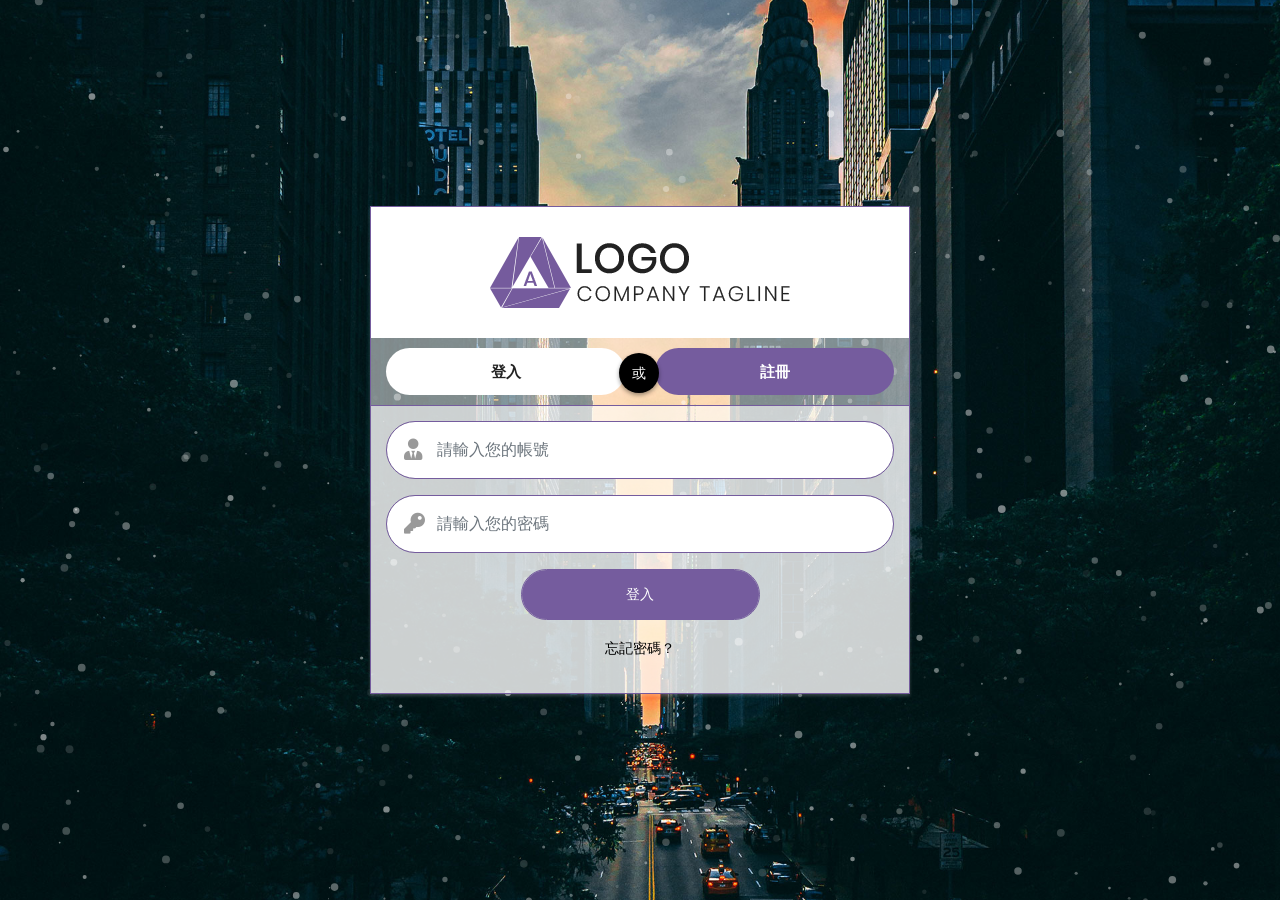
==== commit 7653de53: "好可憐" ====
--- a/index.html
+++ b/index.html
@@ -1,476 +1,172 @@
 <!DOCTYPE html>
-<html class="wide wow-animation" lang="en">
-  <head>
-    <!-- Site Title-->
-    <title>Home</title>
-    <meta charset="utf-8">
-    <meta name="viewport" content="width=device-width, height=device-height, initial-scale=1.0">
-    <meta http-equiv="X-UA-Compatible" content="IE=edge">
-    <link rel="icon" href="images/favicon.ico" type="image/x-icon">
-    <link rel="stylesheet" type="text/css" href="https://fonts.googleapis.com/css2?family=Exo:wght@300;400;500;600;700&amp;display=swap">
-    <link rel="stylesheet" href="css/bootstrap.css">
-    <link rel="stylesheet" href="css/fonts.css">
-    <link rel="stylesheet" href="css/style.css">
-    <style>.ie-panel{display: none;background: #212121;padding: 10px 0;box-shadow: 3px 3px 5px 0 rgba(0,0,0,.3);clear: both;text-align:center;position: relative;z-index: 1;} html.ie-10 .ie-panel, html.lt-ie-10 .ie-panel {display: block;}</style>
-  </head>
-  <body>
-    <div class="ie-panel"><a href="http://windows.microsoft.com/en-US/internet-explorer/"><img src="images/ie8-panel/warning_bar_0000_us.jpg" height="42" width="820" alt="You are using an outdated browser. For a faster, safer browsing experience, upgrade for free today."></a></div>
-    <!-- Page preloader-->
-    <div class="page-loader">
-      <div class="preloader-inner">
-        <svg class="preloader-svg" width="200" height="200" viewbox="0 0 100 100">
-          <polyline class="line-cornered stroke-still" points="0,0 100,0 100,100" stroke-width="10" fill="none"></polyline>
-          <polyline class="line-cornered stroke-still" points="0,0 0,100 100,100" stroke-width="10" fill="none"></polyline>
-          <polyline class="line-cornered stroke-animation" points="0,0 100,0 100,100" stroke-width="10" fill="none"></polyline>
-          <polyline class="line-cornered stroke-animation" points="0,0 0,100 100,100" stroke-width="10" fill="none"></polyline>
-        </svg>
-      </div>
-    </div>
-    <!-- Page-->
-    <div class="page">
-      <header class="section page-header">
-        <!-- RD Navbar-->
-        <div class="rd-navbar-wrap rd-navbar-centered">
-          <nav class="rd-navbar" data-layout="rd-navbar-fixed" data-sm-layout="rd-navbar-fixed" data-md-layout="rd-navbar-fixed" data-lg-layout="rd-navbar-fixed" data-xl-layout="rd-navbar-static" data-xxl-layout="rd-navbar-static" data-xxxl-layout="rd-navbar-static" data-lg-device-layout="rd-navbar-fixed" data-xl-device-layout="rd-navbar-static" data-xxl-device-layout="rd-navbar-static" data-xxxl-device-layout="rd-navbar-static" data-stick-up-offset="1px" data-sm-stick-up-offset="1px" data-md-stick-up-offset="1px" data-lg-stick-up-offset="1px" data-xl-stick-up-offset="1px" data-xxl-stick-up-offset="1px" data-xxx-lstick-up-offset="1px" data-stick-up="true">
-            <div class="rd-navbar-inner">
-              <!-- RD Navbar Panel-->
-              <div class="rd-navbar-panel">
-                <!-- RD Navbar Toggle-->
-                <button class="rd-navbar-toggle" data-rd-navbar-toggle=".rd-navbar-nav-wrap"><span></span></button>
-                <!-- RD Navbar Brand-->
-                <div class="rd-navbar-brand">
-                  <!--Brand--><a class="brand-name" href="index.html"><img class="logo-default" src="images/logo-default-172x36.png" alt="" width="86" height="18" loading="lazy"/><img class="logo-inverse" src="images/logo-inverse-172x36.png" alt="" width="86" height="18" loading="lazy"/></a>
-                </div>
-              </div>
-              <div class="rd-navbar-nav-wrap">
-                <ul class="rd-navbar-nav">
-                  <li class="rd-nav-item active"><a class="rd-nav-link" href="index.html">嗨</a>
-                  </li>
-                  <li class="rd-nav-item"><a class="rd-nav-link" href="about-us.html">About us</a>
-                  </li>
-                  <li class="rd-nav-item"><a class="rd-nav-link" href="teachers.html">Teachers</a>
-                    <ul class="rd-menu rd-navbar-dropdown">
-                      <li class="rd-dropdown-item"><a class="rd-dropdown-link" href="single-teacher.html">Single teacher</a>
-                      </li>
-                    </ul>
-                  </li>
-                  <li class="rd-nav-item"><a class="rd-nav-link" href="courses.html">Courses</a>
-                    <ul class="rd-menu rd-navbar-dropdown">
-                      <li class="rd-dropdown-item"><a class="rd-dropdown-link" href="single-course.html">Single course</a>
-                      </li>
-                    </ul>
-                  </li>
-                  <li class="rd-nav-item"><a class="rd-nav-link" href="#">Pages</a>
-                    <ul class="rd-menu rd-navbar-dropdown">
-                      <li class="rd-dropdown-item"><a class="rd-dropdown-link" href="faqs.html">FAQs</a>
-                      </li>
-                      <li class="rd-dropdown-item"><a class="rd-dropdown-link" href="privacy-policy.html">Privacy policy</a>
-                      </li>
-                      <li class="rd-dropdown-item"><a class="rd-dropdown-link" href="404-page.html">404 page</a>
-                      </li>
-                      <li class="rd-dropdown-item"><a class="rd-dropdown-link" href="503-page.html">503 page</a>
-                      </li>
-                      <li class="rd-dropdown-item"><a class="rd-dropdown-link" href="buttons.html">Buttons</a>
-                      </li>
-                      <li class="rd-dropdown-item"><a class="rd-dropdown-link" href="forms.html">Forms</a>
-                      </li>
-                      <li class="rd-dropdown-item"><a class="rd-dropdown-link" href="grid-system.html">Grid system</a>
-                      </li>
-                      <li class="rd-dropdown-item"><a class="rd-dropdown-link" href="tables.html">Tables</a>
-                      </li>
-                      <li class="rd-dropdown-item"><a class="rd-dropdown-link" href="typography.html">Typography</a>
-                      </li>
-                    </ul>
-                  </li>
-                  <li class="rd-nav-item"><a class="rd-nav-link" href="contacts.html">Contacts</a>
-                  </li>
-                </ul>
-              </div>
-              <div class="rd-navbar-collapse-toggle" data-rd-navbar-toggle=".rd-navbar-collapse"><span></span></div>
-              <div class="rd-navbar-aside-right rd-navbar-collapse">
-                <div class="rd-navbar-social">
-                  <div class="rd-navbar-social-text">Follow us</div>
-                  <ul class="list-inline">
-                    <li><a class="icon novi-icon icon-default icon-custom-facebook" href="#"></a></li>
-                    <li><a class="icon novi-icon icon-default icon-custom-linkedin" href="#"></a></li>
-                    <li><a class="icon novi-icon icon-default icon-custom-instagram" href="#"></a></li>
-                  </ul>
-                </div>
-              </div>
-            </div>
-          </nav>
-        </div>
-      </header>
+<html lang="en"><!-- Basic -->
+<head>
+	<meta charset="utf-8">
+    <meta http-equiv="X-UA-Compatible" content="IE=edge">   
+   
+    <!-- Mobile Metas -->
+    <meta name="viewport" content="width=device-width, minimum-scale=1.0, maximum-scale=1.0, user-scalable=no">
+ 
+    <!-- Site Metas -->
+    <title>運動筋膜放鬆</title>  
+    <meta name="keywords" content="">
+    <meta name="description" content="">
+    <meta name="author" content="">
 
-      <section class="section section-xl bg-image bg-image-9 text-center novi-bg novi-bg-img">
-        <div class="container">
-          <h1>Develop your mind and skills</h1>
-          <h3 class="fw-light text-uppercase">More than 1200 Online Courses</h3>
-          <p class="big">Want to get professional knowledge in the fast-developing IT sphere? Pract offers a wide variety of online courses for everyone willing to enter the world of information technologies.</p>
-          <div class="group-md button-group"><a class="button button-dark button-nina" href="contacts.html">Contact us</a><a class="button button-primary button-nina" href="courses.html">Our courses</a></div>
-        </div>
-      </section>
-      <!-- A few words about-->
-      <section class="section section-lg bg-default novi-bg novi-bg-img">
-        <div class="container">
-          <div class="row row-30 align-items-center justify-content-xxl-between">
-            <div class="col-md-6">
-              <h3>A few words about</h3>
-              <p class="big">Every member of Pract team believes strongly in the empowering power of knowledge. And we aim to share our knowledge with everyone willing to learn.</p>
-              <div class="row row-30 row-offset-1">
-                <div class="col-md-10 offset-xxl-2">
-                  <div class="box-small">
-                    <h5 class="box-small-title">Best industry leaders</h5>
-                    <div class="box-small-text">Pract involves the best industry leaders, who share their experience, knowledge and tips with our students.</div>
-                  </div>
-                  <div class="box-small">
-                    <h5 class="box-small-title">Best teachers</h5>
-                    <div class="box-small-text">Our staff consists of professional experienced teachers, who love what they do and use creative approach in teaching.</div>
-                  </div>
-                  <div class="box-small">
-                    <h5 class="box-small-title">National awards</h5>
-                    <div class="box-small-text">Pract takes part in many IT educational contests. We won the National IT Progress Award 3 times.</div>
-                  </div>
-                </div>
-              </div>
-            </div>
-            <div class="col-md-6 col-lg-5 col-xl-4 offset-xl-1 col-xxl-5 position-relative d-none d-md-block">
-              <div class="parallax-scene-js parallax-scene parallax-scene-1" data-scalar-x="5" data-scalar-y="10">
-                <div class="layer-01">
-                  <div class="layer" data-depth="0.25"><img src="images/home-03-515x600.jpg" alt="" width="515" height="600" loading="lazy"/>
-                  </div>
-                </div>
-                <div class="layer-02">
-                  <div class="layer" data-depth=".55"><img src="images/home-02-340x445.jpg" alt="" width="340" height="445" loading="lazy"/>
-                  </div>
-                </div>
-              </div>
-            </div>
-          </div>
-        </div>
-      </section>
-      <!-- Popular courses-->
-      <section class="section section-lg novi-bg novi-bg-img bg-default">
-        <div class="container">
-          <h3 class="text-center">Popular courses</h3>
-          <div class="row row-40 row-lg-50">
-            <div class="col-sm-6 col-md-4 wow fadeInUp" data-wow-delay=".1s">
-              <div class="box-project box-width-3">
-                <div class="box-project-media"><img class="box-project-img" src="images/home-04-360x345.jpg" alt="" width="360" height="345" loading="lazy"/>
-                </div>
-                <div class="box-project-subtitle small">Business</div>
-                <h6 class="box-project-title"><a href="single-course.html">Development of your business skills</a></h6>
-                <div class="box-project-meta">
-                  <div class="box-project-meta-item"><span class="box-project-meta-icon linearicons-clock3"></span><span class="box-project-meta-text">23 hours</span></div>
-                  <div class="box-project-meta-item"><span class="box-project-meta-icon linearicons-credit-card"></span><span class="box-project-meta-text">$165</span></div>
-                </div>
-              </div>
-            </div>
-            <div class="col-sm-6 col-md-4 wow fadeInUp" data-wow-delay=".2s">
-              <div class="box-project box-width-3">
-                <div class="box-project-media"><img class="box-project-img" src="images/home-05-360x345.jpg" alt="" width="360" height="345" loading="lazy"/>
-                </div>
-                <div class="box-project-subtitle small">PROGRAMMING</div>
-                <h6 class="box-project-title"><a href="single-course.html">Python programming</a></h6>
-                <div class="box-project-meta">
-                  <div class="box-project-meta-item"><span class="box-project-meta-icon linearicons-clock3"></span><span class="box-project-meta-text">46 hours</span></div>
-                  <div class="box-project-meta-item"><span class="box-project-meta-icon linearicons-credit-card"></span><span class="box-project-meta-text">$290</span></div>
-                </div>
-              </div>
-            </div>
-            <div class="col-sm-6 col-md-4 wow fadeInUp" data-wow-delay=".3s">
-              <div class="box-project box-width-3">
-                <div class="box-project-media"><img class="box-project-img" src="images/home-06-360x345.jpg" alt="" width="360" height="345" loading="lazy"/>
-                </div>
-                <div class="box-project-subtitle small">Programming</div>
-                <h6 class="box-project-title"><a href="single-course.html">Data structures and algorithms</a></h6>
-                <div class="box-project-meta">
-                  <div class="box-project-meta-item"><span class="box-project-meta-icon linearicons-clock3"></span><span class="box-project-meta-text">18 hours</span></div>
-                  <div class="box-project-meta-item"><span class="box-project-meta-icon linearicons-credit-card"></span><span class="box-project-meta-text">$120</span></div>
-                </div>
-              </div>
-            </div>
-            <div class="col-sm-6 col-md-4 wow fadeInUp" data-wow-delay=".1s">
-              <div class="box-project box-width-3">
-                <div class="box-project-media"><img class="box-project-img" src="images/home-07-360x345.jpg" alt="" width="360" height="345" loading="lazy"/>
-                </div>
-                <div class="box-project-subtitle small">ARCHITECTURE, ART &amp; DESIGN</div>
-                <h6 class="box-project-title"><a href="single-course.html">Global housing design</a></h6>
-                <div class="box-project-meta">
-                  <div class="box-project-meta-item"><span class="box-project-meta-icon linearicons-clock3"></span><span class="box-project-meta-text">34 hours</span></div>
-                  <div class="box-project-meta-item"><span class="box-project-meta-icon linearicons-credit-card"></span><span class="box-project-meta-text">$195</span></div>
-                </div>
-              </div>
-            </div>
-            <div class="col-sm-6 col-md-4 wow fadeInUp" data-wow-delay=".2s">
-              <div class="box-project box-width-3">
-                <div class="box-project-media"><img class="box-project-img" src="images/home-08-360x345.jpg" alt="" width="360" height="345" loading="lazy"/>
-                </div>
-                <div class="box-project-subtitle small">Business</div>
-                <h6 class="box-project-title"><a href="single-course.html">IT fundamentals for business</a></h6>
-                <div class="box-project-meta">
-                  <div class="box-project-meta-item"><span class="box-project-meta-icon linearicons-clock3"></span><span class="box-project-meta-text">8 hours</span></div>
-                  <div class="box-project-meta-item"><span class="box-project-meta-icon linearicons-credit-card"></span><span class="box-project-meta-text">$75</span></div>
-                </div>
-              </div>
-            </div>
-            <div class="col-sm-6 col-md-4 wow fadeInUp" data-wow-delay=".3s">
-              <div class="box-project box-width-3">
-                <div class="box-project-media"><img class="box-project-img" src="images/home-09-360x345.jpg" alt="" width="360" height="345" loading="lazy"/>
-                </div>
-                <div class="box-project-subtitle small">Marketing</div>
-                <h6 class="box-project-title"><a href="single-course.html">Online marketing: SEO and SMM</a></h6>
-                <div class="box-project-meta">
-                  <div class="box-project-meta-item"><span class="box-project-meta-icon linearicons-clock3"></span><span class="box-project-meta-text">43 hours</span></div>
-                  <div class="box-project-meta-item"><span class="box-project-meta-icon linearicons-credit-card"></span><span class="box-project-meta-text">$145</span></div>
-                </div>
-              </div>
-            </div>
-            <div class="col-12 text-center mt-2 mt-xl-4"><a class="button button-primary button-nina" href="courses.html">All courses</a></div>
-          </div>
-        </div>
-      </section>
-      <!-- A few words about-->
-      <section class="section section-lg bg-default novi-bg novi-bg-img">
-        <div class="container">
-          <div class="row row-30 justify-content-md-between align-items-center">
-            <div class="col-md-5 position-relative d-none d-md-block">
-              <div class="parallax-scene-js parallax-scene parallax-scene-2" data-scalar-x="5" data-scalar-y="10">
-                <div class="layer-01">
-                  <div class="layer" data-depth="0.25"><img src="images/home-17-460x580.jpg" alt="" width="460" height="580" loading="lazy"/>
-                  </div>
-                </div>
-                <div class="layer-02">
-                  <div class="layer" data-depth=".55"><img src="images/home-18-260x355.jpg" alt="" width="260" height="355" loading="lazy"/>
-                  </div>
-                </div>
-              </div>
-            </div>
-            <div class="col-md-6">
-              <div class="row row-30 row-xxl-60 text-center text-md-start">
-                <div class="col-6">
-                  <div class="counter-wrap"><span class="icon novi-icon linearicons-users2"></span>
-                    <div class="counter-value heading-3"><span class="counter">3045</span><span class="counter-preffix">+</span>
-                    </div>
-                    <p class="heading-5">Satisfied students</p>
-                  </div>
-                </div>
-                <div class="col-6">
-                  <div class="counter-wrap"><span class="icon novi-icon linearicons-book"></span>
-                    <div class="counter-value heading-3"><span class="counter">7852</span><span class="counter-preffix">+</span>
-                    </div>
-                    <p class="heading-5">Available courses</p>
-                  </div>
-                </div>
-                <div class="col-6">
-                  <div class="counter-wrap"><span class="icon novi-icon linearicons-medal-empty"></span>
-                    <div class="counter-value heading-3"><span class="counter">9862</span><span class="counter-preffix">+</span>
-                    </div>
-                    <p class="heading-5">Graduates</p>
-                  </div>
-                </div>
-                <div class="col-6">
-                  <div class="counter-wrap"><span class="icon novi-icon linearicons-star"></span>
-                    <div class="counter-value heading-3"><span class="counter">145</span><span class="counter-preffix">+</span>
-                    </div>
-                    <p class="heading-5">Best teachers</p>
-                  </div>
-                </div>
-              </div>
-            </div>
-          </div>
-        </div>
-      </section>
-      <!-- Web development-->
-      <section class="section section-lg novi-bg novi-bg-img bg-default">
-        <div class="container">
-          <div class="row row-40 row-lg-50">
-            <div class="col-sm-6 col-md-4">
-              <div class="list-border">
-                <h4 class="list-border-title">Web development</h4>
-                <div class="list-border-item">Learn and Understand AngularJS</div>
-                <div class="list-border-item">JavaScript: Understanding the Weird Parts</div>
-                <div class="list-border-item">Webpack 2: The Complete Developer’s Guide</div>
-                <div class="list-border-item">Build Responsive Real World Websites with HTML5 and CSS3</div>
-                <div class="list-border-item">ES6 Javascript: The Complete Developer’s Guide</div>
-                <div class="list-border-item">The Web Developer Bootcamp</div>
-                <div class="list-border-item">Full JavaScript Course: From Scratch to Results</div>
-              </div>
-            </div>
-            <div class="col-sm-6 col-md-4">
-              <div class="list-border">
-                <h4 class="list-border-title">Information technology</h4>
-                <div class="list-border-item">Cybersecurity: Managing Risks</div>
-                <div class="list-border-item">The Complete Cybersecurity Course</div>
-                <div class="list-border-item">Learn Ethical Hacking From Scratch</div>
-                <div class="list-border-item">The Complete Networking Fundamentals Course. Your CCNA start</div>
-                <div class="list-border-item">Linux: SSH to remote server &amp; Networking basics for DevOps</div>
-                <div class="list-border-item">Build automated speech systems with Azure Cognitive Services</div>
-                <div class="list-border-item">Overview of Data Visualization</div>
-              </div>
-            </div>
-            <div class="col-sm-6 col-md-4">
-              <div class="list-border">
-                <h4 class="list-border-title">Web design</h4>
-                <div class="list-border-item">Build a Full Website using WordPress</div>
-                <div class="list-border-item">Visual Elements of User Interface Design</div>
-                <div class="list-border-item">Foundations of User Experience Design</div>
-                <div class="list-border-item">Web Design for Everybody: Basics of Web Development &amp; Coding</div>
-                <div class="list-border-item">Design Principles: an Introduction</div>
-                <div class="list-border-item">Responsive Website Development and Design</div>
-                <div class="list-border-item">Web Design: Strategy and Information Architecture</div>
-              </div>
-            </div>
-          </div>
-        </div>
-      </section>
-      <!-- Awesome & skilled instructors-->
-      <section class="section section-lg novi-bg novi-bg-img bg-default">
-        <div class="container">
-          <h3 class="text-center">Awesome & skilled instructors</h3>
-          <div class="row row-40 row-lg-50">
-            <div class="col-sm-6 col-lg-3 wow fadeInLeft" data-wow-delay=".2s">
-              <div class="team-default box-width-3">
-                <div class="team-default-media"><img class="team-default-img" src="images/home-10-260x345.jpg" alt="" width="260" height="345" loading="lazy"/>
-                </div>
-                <h6 class="team-default-title"><a href="single-teacher.html">Theresa Webb</a></h6>
-                <div class="team-default-meta small">Web design instructor</div>
-                <div class="team-default-social"><a class="team-default-icon icon-custom-facebook" href="#"></a><a class="team-default-icon icon-custom-linkedin" href="#"></a><a class="team-default-icon icon-custom-instagram" href="#"></a></div>
-              </div>
-            </div>
-            <div class="col-sm-6 col-lg-3 wow fadeInLeft">
-              <div class="team-default box-width-3">
-                <div class="team-default-media"><img class="team-default-img" src="images/home-11-260x345.jpg" alt="" width="260" height="345" loading="lazy"/>
-                </div>
-                <h6 class="team-default-title"><a href="single-teacher.html">Jenny Wilson</a></h6>
-                <div class="team-default-meta small">Web development instructor</div>
-                <div class="team-default-social"><a class="team-default-icon icon-custom-facebook" href="#"></a><a class="team-default-icon icon-custom-linkedin" href="#"></a><a class="team-default-icon icon-custom-instagram" href="#"></a></div>
-              </div>
-            </div>
-            <div class="col-sm-6 col-lg-3 wow fadeInRight">
-              <div class="team-default box-width-3">
-                <div class="team-default-media"><img class="team-default-img" src="images/home-12-260x345.jpg" alt="" width="260" height="345" loading="lazy"/>
-                </div>
-                <h6 class="team-default-title"><a href="single-teacher.html">Jacob Jones</a></h6>
-                <div class="team-default-meta small">Cybersecurity &amp; IT instructor</div>
-                <div class="team-default-social"><a class="team-default-icon icon-custom-facebook" href="#"></a><a class="team-default-icon icon-custom-linkedin" href="#"></a><a class="team-default-icon icon-custom-instagram" href="#"></a></div>
-              </div>
-            </div>
-            <div class="col-sm-6 col-lg-3 wow fadeInRight" data-wow-delay=".2s">
-              <div class="team-default box-width-3">
-                <div class="team-default-media"><img class="team-default-img" src="images/home-13-260x345.jpg" alt="" width="260" height="345" loading="lazy"/>
-                </div>
-                <h6 class="team-default-title"><a href="single-teacher.html">Bessie Cooper</a></h6>
-                <div class="team-default-meta small">PM &amp; business instructor</div>
-                <div class="team-default-social"><a class="team-default-icon icon-custom-facebook" href="#"></a><a class="team-default-icon icon-custom-linkedin" href="#"></a><a class="team-default-icon icon-custom-instagram" href="#"></a></div>
-              </div>
-            </div>
-          </div>
-        </div>
-      </section>
-      <!-- Success stories from our students-->
-      <section class="section section-lg novi-bg novi-bg-img bg-gray-100">
-        <div class="container">
-          <div class="row justify-content-center text-center">
-            <div class="col-xl-10">
-              <h3>Success stories from our students</h3>
-              <p class="big">Feel free to learn more about our courses from our students and the trustworthy testimonials they have recently submitted.</p>
-            </div>
-          </div>
-          <div class="owl-carousel owl-layout-6" data-items="1" data-lg-items="2" data-loop="true" data-margin="40" data-autoplay="true" data-owl='{"nav":true}'>
-            <div class="quote-boxed-2">
-              <div class="quote-boxed-2-media"><img class="quote-boxed-2-img" src="images/home-14-86x86.jpg" alt="" width="86" height="86" loading="lazy"/>
-              </div>
-              <div class="quote-boxed-2-body">
-                <h6 class="quote-boxed-2-title">Easy-to-understand courses</h6>
-                <div class="quote-boxed-2-text">The material that instructors of Pract use is pretty straightforward yet quite detailed. It’s also very useful to both newbies and professionals. You can choose any course to get started.</div>
-                <div class="quote-boxed-2-cite small">Leslie Alexander</div>
-              </div>
-            </div>
-            <div class="quote-boxed-2">
-              <div class="quote-boxed-2-media"><img class="quote-boxed-2-img" src="images/home-15-86x86.jpg" alt="" width="86" height="86" loading="lazy"/>
-              </div>
-              <div class="quote-boxed-2-body">
-                <h6 class="quote-boxed-2-title">A wide selection of courses</h6>
-                <div class="quote-boxed-2-text">I prefer the range of courses offerd by this online school to any other website. The team of Pract regularly updates their courses list and provides them at a very affordable price.</div>
-                <div class="quote-boxed-2-cite small">Jane Cooper</div>
-              </div>
-            </div>
-            <div class="quote-boxed-2">
-              <div class="quote-boxed-2-media"><img class="quote-boxed-2-img" src="images/home-16-86x86.jpg" alt="" width="86" height="86" loading="lazy"/>
-              </div>
-              <div class="quote-boxed-2-body">
-                <h6 class="quote-boxed-2-title">A great knowledge source</h6>
-                <div class="quote-boxed-2-text">As a web developer, I’m always trying to learn more about new development tips and tricks. Your online courses provided me with this unique possibility. Thank you!</div>
-                <div class="quote-boxed-2-cite small">James wilson</div>
-              </div>
-            </div>
-            <div class="quote-boxed-2">
-              <div class="quote-boxed-2-media"><img class="quote-boxed-2-img" src="images/home-19-86x86.jpg" alt="" width="86" height="86" loading="lazy"/>
-              </div>
-              <div class="quote-boxed-2-body">
-                <h6 class="quote-boxed-2-title">#1 knowledge solution</h6>
-                <div class="quote-boxed-2-text">The online courses allow greater flexibility in planning your day and working around family. With Pract, you can also be sure of improving your professional level.</div>
-                <div class="quote-boxed-2-cite small">Peter Adams</div>
-              </div>
-            </div>
-          </div>
-        </div>
-      </section>
-      <section class="section section-md bg-accent text-center text-md-start">
-        <div class="container">
-          <div class="row">
-            <div class="col-xl-11">
-              <div class="box-cta box-cta-inline">
-                <div class="box-cta-inner">
-                  <h3 class="box-cta-title"><span class="box-cta-icon icon-custom-briefcase"></span><span>Free courses</span></h3>
-                  <p>Free courses contain industry-relevant content and practical tasks and projects.</p>
-                </div>
-                <div class="box-cta-inner"><a class="button button-dark button-nina" href="contacts.html">Contact us</a></div>
-              </div>
-            </div>
-          </div>
-        </div>
-      </section>
-      <!-- Page Footer-->
-      <footer class="section novi-bg novi-bg-img footer-simple">
-        <div class="container">
-          <div class="row row-40">
-            <div class="col-md-4">
-              <h4>About us</h4>
-              <p class="me-xl-5">Pract is a learning platform for education and skills training. We provide you professional knowledge using innovative approach.</p>
-            </div>
-            <div class="col-md-3">
-              <h4>Quick links</h4>
-              <ul class="list-marked">
-                <li><a href="index.html">Home</a></li>
-                <li><a href="courses.html">Courses</a></li>
-                <li><a href="about-us.html">About us</a></li>
-                <li><a href="#">Blog</a></li>
-                <li><a href="contacts.html">Contacts</a></li>
-                <li><a href="#">Become a teacher</a></li>
-              </ul>
-            </div>
-            <div class="col-md-5">
-              <h4>Newsletter</h4>
-              <p>Subscribe to our newsletter today to get weekly news, tips, and special offers from our team on the courses we offer.</p>
-              <form class="rd-mailform rd-form-boxed" data-form-output="form-output-global" data-form-type="subscribe" method="post" action="bat/rd-mailform.php">
-                <div class="form-wrap">
-                  <input class="form-input" type="email" name="email" data-constraints="@Email @Required" id="footer-mail">
-                  <label class="form-label" for="footer-mail">Enter your e-mail</label>
-                </div>
-                <button class="form-button linearicons-paper-plane"></button>
-              </form>
-            </div>
-          </div>
-          <p class="rights"><span>&copy;&nbsp;</span><span class="copyright-year"></span><span>&nbsp;</span><span>Pract</span><span>.&nbsp;All Rights Reserved.&nbsp;</span><a href="privacy-policy.html">Privacy Policy</a> <a target="_blank" href="https://www.mobanwang.com/" title="网站模板">网站模板</a></p>
-        </div>
-      </footer>
-    </div>
-    <!-- Global Mailform Output-->
-    <div class="snackbars" id="form-output-global"></div>
-    <!-- Javascript-->
-    <script src="js/core.min.js"></script>
-    <script src="js/script.js"></script>
-  </body>
-</html>+    <!-- Site Icons -->
+    <link rel="shortcut icon" href="images/favicon.ico" type="image/x-icon">
+    <link rel="apple-touch-icon" href="images/apple-touch-icon.jpg">
+
+    <!-- Bootstrap CSS -->
+    <link href="css1/bootstrap.min.css" rel="stylesheet">
+	<!-- Site CSS -->
+    <link rel="stylesheet" href="css1/style.css"> 
+	<!-- Fontawesome CSS -->
+    <link rel="stylesheet" href="css1/all.min.css">  	
+    <!-- Responsive CSS -->
+    <link rel="stylesheet" href="css1/responsive.css">
+    <!-- Custom CSS -->
+    <link rel="stylesheet" href="css1/custom.css">
+
+    <!--[if lt IE 9]>
+      <script src="https://oss.maxcdn.com/libs/html5shiv/3.7.0/html5shiv.js"></script>
+      <script src="https://oss.maxcdn.com/libs/respond.js/1.4.2/respond.min.js"></script>
+    <![endif]-->
+
+</head>
+
+<body>
+<div id="particles-js" class="main-form-box">
+	<div class="md-form">
+		<div class="container">
+			<div class="row">
+				<div class="col-md-6 offset-md-3">
+					<div class="panel panel-login">
+						<div class="logo-top">
+							<a href="#"><img src="images/logo.png" alt="" /></a>
+						</div>
+						<div class="panel-heading">
+							<div class="row">
+								<div class="col-lg-6 col-sm-6 col-xl-6">
+									<a href="#" class="active" id="login-form-link">登入</a>
+								</div>
+								<div class="col-lg-6 col-sm-6 col-xl-6">
+									<a href="#" id="register-form-link">註冊</a>
+								</div>
+								<div class="or">或</div>
+							</div>
+						</div>
+						<div class="panel-body">
+							<div class="row">
+								<div class="col-lg-12">
+									<!-- 登入 開始 -->
+									<form id="login-form" action="login.php" method="post" role="form" style="display: block;">
+										<div class="form-group">
+											<label class="icon-lp"><i class="fas fa-user-tie"></i></label>
+											<input type="text" name="account" id="account" tabindex="1" class="form-control" placeholder="請輸入您的帳號" value="" required="">
+										</div>
+										<div class="form-group">
+											<label class="icon-lp"><i class="fas fa-key"></i></label>
+											<input type="password" name="password" id="password" tabindex="2" class="form-control" placeholder="請輸入您的密碼" required="">
+										</div>
+										<!-- <div class="che-box">
+											<label class="checkbox-in">
+												<input name="checkbox" type="checkbox" tabindex="3" id="remember"> <span></span>
+												記住我
+											</label>
+										</div> -->
+										<div class="form-group">
+											<div class="row">
+												<div class="col-sm-6 offset-sm-3">
+													<input type="submit" name="login-submit" id="login-submit" tabindex="4" class="form-control btn btn-login" value="登入">
+												</div>
+											</div>
+										</div>
+										<div class="form-group">
+											<div class="row">
+												<div class="col-lg-12">
+													<div class="text-center">
+														<a href="#" tabindex="5" class="forgot-password">忘記密碼？</a>
+													</div>
+												</div>
+											</div>
+										</div>
+									</form>
+									<!-- 登入 結束 -->
+									<!-- 註冊 開始 -->
+									<form id="register-form" action="register.php" method="post" role="form" style="display: none;">
+										<div class="form-group">
+											<label class="icon-lp"><i class="fas fa-user-tie"></i></label>
+											<input type="text" name="account" id="account" tabindex="1" class="form-control" placeholder="帳號" value="" required="">
+										</div>
+										<div class="form-group">
+											<label class="icon-lp"><i class="fas fa-envelope"></i></label>
+											<input type="email" name="email" id="email" tabindex="1" class="form-control" placeholder="電子郵件" value="" required="">
+										</div>
+										<div class="form-group">
+											<label class="icon-lp"><i class="fas fa-key"></i></label>
+											<input type="password" name="password" id="password" tabindex="2" class="form-control" placeholder="密碼" required="">
+										</div>
+										<div class="form-group">
+											<label class="icon-lp"><i class="fas fa-key"></i></label>
+											<input type="password" name="confirm-password" id="confirm-password" tabindex="2" class="form-control" placeholder="確認密碼" required="">
+										</div>
+										
+										<!-- <div class="che-box">
+											<label class="checkbox-in"> 
+												<input name="checkbox" type="checkbox"> <span></span>I agree to the <a href="#"> Terms and Conditions </a> and <a href="#">Privacy Policy </a>
+											</label>
+										</div> -->
+										
+										<div class="form-group">
+											<div class="row">
+												<div class="col-sm-6 offset-sm-3">
+													<input type="submit" name="register-submit" id="register-submit" tabindex="4" class="form-control btn btn-register" value="立即註冊">
+												</div>
+											</div>
+										</div>										
+									</form>
+									<!-- 註冊 結束 -->
+								</div>
+							</div>
+						</div>
+					</div>					
+				</div>
+			</div>
+		</div>	
+	</div>
+	
+</div>
+
+	
+<script src="js1/jquery.min.js"></script>
+<script src="js1/bootstrap.min.js"></script>
+<script src="js1/particles.min.js"></script>
+<script src="js1/index.js"></script>
+	<script type="text/javascript">
+		$(function() {
+			$('#login-form-link').click(function(e) {
+				$("#login-form").delay(100).fadeIn(100);
+				$("#register-form").fadeOut(100);
+				$('#register-form-link').removeClass('active');
+				$(this).addClass('active');
+				e.preventDefault();
+			});
+			$('#register-form-link').click(function(e) {
+				$("#register-form").delay(100).fadeIn(100);
+				$("#login-form").fadeOut(100);
+				$('#login-form-link').removeClass('active');
+				$(this).addClass('active');
+				e.preventDefault();
+			});
+		});
+		
+		$('.form-group input').focus(function () {
+			$(this).parent().addClass('addcolor');
+		}).blur(function () {
+			$(this).parent().removeClass('addcolor');
+		});
+		
+	</script>
+</body>
+</html>
--- a/css1/style.css
+++ b/css1/style.css
@@ -0,0 +1,490 @@
+@import url('https://fonts.googleapis.com/css?family=Poppins:100,200,300,300i,400,500,600,700,800,900');
+
+
+/*------------------------------------------------------------------
+    SKELETON
+-------------------------------------------------------------------*/
+
+body {
+    color: #999999;
+    font-size: 14px;
+    font-family: 'Poppins', sans-serif;
+    line-height: 1.80857;
+}
+
+body.demos .section-title img {
+    max-width: 280px;
+    display: block;
+    margin: 10px auto;
+}
+
+body.demos .service-widget h3 {
+    border-bottom: 1px solid #ededed;
+    font-size: 18px;
+    padding: 20px 0;
+    background-color: #ffffff;
+}
+
+body.demos .service-widget {
+    margin: 0 0 30px;
+    padding: 30px;
+    background-color: #fff
+}
+
+body.demos .container-fluid {
+    max-width: 1080px
+}
+
+a {
+    color: #1f1f1f;
+    text-decoration: none !important;
+    outline: none !important;
+    -webkit-transition: all .3s ease-in-out;
+    -moz-transition: all .3s ease-in-out;
+    -ms-transition: all .3s ease-in-out;
+    -o-transition: all .3s ease-in-out;
+    transition: all .3s ease-in-out;
+}
+
+h1,
+h2,
+h3,
+h4,
+h5,
+h6 {
+    letter-spacing: 0;
+    font-weight: normal;
+    position: relative;
+    padding: 0 0 10px 0;
+    font-weight: normal;
+    line-height: 120% !important;
+    color: #333333;
+    margin: 0
+}
+
+h1 {
+    font-size: 24px
+}
+
+h2 {
+    font-size: 22px
+}
+
+h3 {
+    font-size: 18px
+}
+
+h4 {
+    font-size: 16px
+}
+
+h5 {
+    font-size: 14px
+}
+
+h6 {
+    font-size: 13px
+}
+
+h1 a,
+h2 a,
+h3 a,
+h4 a,
+h5 a,
+h6 a {
+    color: #212121;
+    text-decoration: none!important;
+    opacity: 1
+}
+
+h1 a:hover,
+h2 a:hover,
+h3 a:hover,
+h4 a:hover,
+h5 a:hover,
+h6 a:hover {
+    opacity: .8
+}
+
+a {
+    color: #222222;
+    text-decoration: none;
+    outline: none;
+}
+
+a,
+.btn {
+    text-decoration: none !important;
+    outline: none !important;
+    -webkit-transition: all .3s ease-in-out;
+    -moz-transition: all .3s ease-in-out;
+    -ms-transition: all .3s ease-in-out;
+    -o-transition: all .3s ease-in-out;
+    transition: all .3s ease-in-out;
+}
+
+.btn-custom {
+    margin-top: 20px;
+    background-color: transparent !important;
+    border: 2px solid #ddd;
+    padding: 12px 40px;
+    font-size: 16px;
+}
+
+.lead {
+    font-size: 18px;
+    line-height: 30px;
+    color: #767676;
+    margin: 0;
+    padding: 0;
+}
+
+blockquote {
+    margin: 20px 0 20px;
+    padding: 30px;
+}
+
+ul, li, ol{
+	margin: 0px;
+	list-style: none;
+	padding: 0px;
+}
+
+html, body{
+	width: 100%;
+	height: 100%;
+}
+
+.main-form-box{
+	background: url(../images/bg_01.jpg) no-repeat center;
+	background-size: cover;
+	height: 100%;
+	overflow: visible;
+	position: relative;
+	background-position: center;
+	background-size: cover;
+	display: table;
+	position: relative;
+	width: 100%;
+}
+
+.md-form{
+	display: table-cell;
+	vertical-align: middle;
+}
+.logo-top{
+	padding: 30px 0px;
+	text-align: center;
+	background: rgba(255,255,255);
+}
+
+#particles-js .particles-js-canvas-el{
+	position: absolute;
+	width: 100%;
+	height: 100%;
+	z-index: 0;
+	left: 0px;
+	top: 0px;
+}
+
+.panel-login {
+	position: relative;
+	z-index: 1;
+	border: 1px solid #755c9e;
+	-webkit-box-shadow: 0px 2px 3px 0px rgba(255,255,255,0.2);
+	-moz-box-shadow: 0px 2px 3px 0px rgba(255,255,255,0.2);
+	box-shadow: 0px 2px 3px 0px rgba(255,255,255,0.2);
+}
+.panel-heading {
+    padding: 10px 15px;
+    border-bottom: 1px solid transparent;
+    border-top-left-radius: 3px;
+    border-top-right-radius: 3px;
+}
+.panel-login>.panel-heading {
+	color: #00415d;
+	background: rgba(255,255,255,0.5);
+	border-color: #755c9e;
+	text-align:center;
+	position: relative;
+	border-radius: 0;
+}
+
+.panel-login>.panel-heading a{
+	text-decoration: none;
+	color: #ffffff;
+	font-weight: bold;
+	font-size: 15px;
+	background: #755c9e;
+	padding: 10px 16px;
+	border-radius: 50px;
+	display: block;
+	-webkit-transition: all 0.1s linear;
+	-moz-transition: all 0.1s linear;
+	transition: all 0.1s linear;
+}
+.panel-login>.panel-heading a.active{
+	color: #222222;
+	background: #ffffff;
+	font-size: 15px;
+}
+
+.panel-login .panel-body{
+	padding: 15px;
+	background: rgba(255,255,255,0.8);
+}
+.panel-login input[type="text"],.panel-login input[type="email"],.panel-login input[type="password"] {
+	padding: 16px 20px 16px 50px;
+	border: 1px solid #755c9e;
+	font-size: 16px;
+	border-radius: 50px;
+	-webkit-transition: all 0.1s linear;
+	-moz-transition: all 0.1s linear;
+	transition: all 0.1s linear;
+}
+.panel-login input:hover,
+.panel-login input:focus {
+	outline:none;
+	-webkit-box-shadow: none;
+	-moz-box-shadow: none;
+	box-shadow: none;
+	border-color: #755c9e;
+}
+
+.panel-login .form-group.addcolor .icon-lp{
+	color: #755c9e;
+}
+
+.btn-login {
+	background-color: #755c9e;
+	outline: none;
+	color: #fff;
+	font-size: 14px;
+	height: auto;
+	font-weight: normal;
+	padding: 14px 0;
+	text-transform: uppercase;
+	border-color: #755c9e;
+	border-radius: 50px;
+}
+.btn-login:hover,
+.btn-login:focus {
+	color: #fff;
+	background-color: #222222;
+	border-color: #222222;
+}
+.forgot-password {
+	text-decoration: underline;
+	color: #000000;
+}
+.forgot-password:hover,
+.forgot-password:focus {
+	text-decoration: underline;
+	color: #666;
+}
+
+.btn-register {
+	background-color: #755c9e;
+	outline: none;
+	color: #fff;
+	font-size: 14px;
+	height: auto;
+	font-weight: normal;
+	padding: 14px 0;
+	text-transform: uppercase;
+	border-color: #755c9e;
+	border-radius: 50px;
+}
+.btn-register:hover,
+.btn-register:focus {
+	color: #fff;
+	background-color: #222222;
+	border-color: #222222;
+}
+
+form .form-group{
+	position: relative;
+}
+
+form .form-group .icon-lp{
+	position: absolute;
+	top: 10px;
+	left: 18px;
+	margin: 0px;
+	font-size: 21px;
+}
+
+.or{
+	position: absolute;
+	top: 15px;
+	left: 248px;
+	width: 40px;
+	height: 40px;
+	color: #ffffff;
+	background: #000000;
+	border-radius: 50%;
+	box-shadow: 0 2px 4px rgba(0, 0, 0, 0.4);
+	line-height: 40px;
+	text-align: center;
+}
+
+.panel-login .panel-body form ul{
+	display: block;
+	text-align: center;
+	margin: 30px 0px;
+}
+.panel-login .panel-body form ul li{
+	display: inline-block;
+	margin: 0px 5px;
+}
+
+.panel-login .panel-body form ul li .fb{
+	background: #3b5998;
+	display: block;
+	margin: 0 auto;
+	-webkit-appearance: none;
+	-moz-appearance: none;
+	appearance: none;
+	border: 0;
+	border-radius: 100px;
+	color: white;
+	font-size: 16px;
+	padding: 6px 12px;
+	cursor: pointer;
+	transition: all 150ms ease-out;
+}
+.panel-login .panel-body form ul li .fb i{
+	padding-right: 10px;
+}
+.panel-login .panel-body form ul li .fb:hover{
+	background: #755c9e;
+}
+.panel-login .panel-body form ul li .tw{
+	background: #00aced;
+	display: block;
+	margin: 0 auto;
+	-webkit-appearance: none;
+	-moz-appearance: none;
+	appearance: none;
+	border: 0;
+	border-radius: 100px;
+	color: white;
+	font-size: 16px;
+	padding: 6px 12px;
+	cursor: pointer;
+	transition: all 150ms ease-out;
+}
+.panel-login .panel-body form ul li .tw i{
+	padding-right: 10px;
+}
+.panel-login .panel-body form ul li .tw:hover{
+	background: #755c9e;
+}
+
+.che-box{
+	margin-bottom: 30px;
+}
+.che-box .checkbox-in{
+	position: relative;
+	display: block;
+	margin-bottom: 4px;
+	padding-left: 27px;
+	font-size: 15px;
+	line-height: 27px;
+	color: #000000;
+	cursor: pointer;
+}
+.che-box .checkbox-in input{
+	position: absolute;
+	left: -9999px;
+}
+.che-box .checkbox-in span{
+	position: absolute;
+	top: 5px;
+	left: 0;
+	display: block;
+	width: 18px;
+	height: 18px;
+	outline: none;
+	border-width: 1px;
+	border-style: solid;
+	background: none;
+	border-color: #755c9e;
+	transition: border-color 0.3s;
+	-o-transition: border-color 0.3s;
+	-ms-transition: border-color 0.3s;
+	-moz-transition: border-color 0.3s;
+	-webkit-transition: border-color 0.3s;
+}
+.che-box .checkbox-in input + span::after{
+	position: absolute;
+	opacity: 0;
+	transition: opacity 0.1s;
+	-o-transition: opacity 0.1s;
+	-ms-transition: opacity 0.1s;
+	-moz-transition: opacity 0.1s;
+	-webkit-transition: opacity 0.1s;
+}
+
+.che-box .checkbox-in input + span::after{
+	content: '\f00c';
+	top: 0px;
+	left: -1px;
+	width: 18px;
+	height: 18px;
+	font: normal 12px/16px FontAwesome;
+	text-align: center;
+	color: #755c9e;
+}
+
+.che-box .checkbox-in input:checked + span::after {
+    opacity: 1;
+}
+
+.checkbox-in a{
+	color: #755c9e;
+}
+
+.footer-company-name{
+	color: #ffffff;
+	text-align: center;
+	margin: 0px;
+	padding: 20px 0px;
+	position: relative;
+	z-index: 1;
+}
+
+.footer-company-name a{
+	color: #755c9e;
+}
+.footer-company-name a:hover{
+	color: #ffffff;
+}
+
+
+
+
+
+
+
+
+
+
+
+
+
+
+
+
+
+
+
+
+
+
+
+
+
+
+
+
--- a/css1/all.min.css
+++ b/css1/all.min.css
@@ -0,0 +1,5 @@
+/*!
+ * Font Awesome Free 5.2.0 by @fontawesome - https://fontawesome.com
+ * License - https://fontawesome.com/license (Icons: CC BY 4.0, Fonts: SIL OFL 1.1, Code: MIT License)
+ */
+.fa,.fab,.fal,.far,.fas{-moz-osx-font-smoothing:grayscale;-webkit-font-smoothing:antialiased;display:inline-block;font-style:normal;font-variant:normal;text-rendering:auto;line-height:1}.fa-lg{font-size:1.33333em;line-height:.75em;vertical-align:-.0667em}.fa-xs{font-size:.75em}.fa-sm{font-size:.875em}.fa-1x{font-size:1em}.fa-2x{font-size:2em}.fa-3x{font-size:3em}.fa-4x{font-size:4em}.fa-5x{font-size:5em}.fa-6x{font-size:6em}.fa-7x{font-size:7em}.fa-8x{font-size:8em}.fa-9x{font-size:9em}.fa-10x{font-size:10em}.fa-fw{text-align:center;width:1.25em}.fa-ul{list-style-type:none;margin-left:2.5em;padding-left:0}.fa-ul>li{position:relative}.fa-li{left:-2em;position:absolute;text-align:center;width:2em;line-height:inherit}.fa-border{border:.08em solid #eee;border-radius:.1em;padding:.2em .25em .15em}.fa-pull-left{float:left}.fa-pull-right{float:right}.fa.fa-pull-left,.fab.fa-pull-left,.fal.fa-pull-left,.far.fa-pull-left,.fas.fa-pull-left{margin-right:.3em}.fa.fa-pull-right,.fab.fa-pull-right,.fal.fa-pull-right,.far.fa-pull-right,.fas.fa-pull-right{margin-left:.3em}.fa-spin{animation:a 2s infinite linear}.fa-pulse{animation:a 1s infinite steps(8)}@keyframes a{0%{transform:rotate(0deg)}to{transform:rotate(1turn)}}.fa-rotate-90{-ms-filter:"progid:DXImageTransform.Microsoft.BasicImage(rotation=1)";transform:rotate(90deg)}.fa-rotate-180{-ms-filter:"progid:DXImageTransform.Microsoft.BasicImage(rotation=2)";transform:rotate(180deg)}.fa-rotate-270{-ms-filter:"progid:DXImageTransform.Microsoft.BasicImage(rotation=3)";transform:rotate(270deg)}.fa-flip-horizontal{-ms-filter:"progid:DXImageTransform.Microsoft.BasicImage(rotation=0, mirror=1)";transform:scaleX(-1)}.fa-flip-vertical{transform:scaleY(-1)}.fa-flip-horizontal.fa-flip-vertical,.fa-flip-vertical{-ms-filter:"progid:DXImageTransform.Microsoft.BasicImage(rotation=2, mirror=1)"}.fa-flip-horizontal.fa-flip-vertical{transform:scale(-1)}:root .fa-flip-horizontal,:root .fa-flip-vertical,:root .fa-rotate-90,:root .fa-rotate-180,:root .fa-rotate-270{-webkit-filter:none;filter:none}.fa-stack{display:inline-block;height:2em;line-height:2em;position:relative;vertical-align:middle;width:2em}.fa-stack-1x,.fa-stack-2x{left:0;position:absolute;text-align:center;width:100%}.fa-stack-1x{line-height:inherit}.fa-stack-2x{font-size:2em}.fa-inverse{color:#fff}.fa-500px:before{content:"\f26e"}.fa-accessible-icon:before{content:"\f368"}.fa-accusoft:before{content:"\f369"}.fa-address-book:before{content:"\f2b9"}.fa-address-card:before{content:"\f2bb"}.fa-adjust:before{content:"\f042"}.fa-adn:before{content:"\f170"}.fa-adversal:before{content:"\f36a"}.fa-affiliatetheme:before{content:"\f36b"}.fa-air-freshener:before{content:"\f5d0"}.fa-algolia:before{content:"\f36c"}.fa-align-center:before{content:"\f037"}.fa-align-justify:before{content:"\f039"}.fa-align-left:before{content:"\f036"}.fa-align-right:before{content:"\f038"}.fa-allergies:before{content:"\f461"}.fa-amazon:before{content:"\f270"}.fa-amazon-pay:before{content:"\f42c"}.fa-ambulance:before{content:"\f0f9"}.fa-american-sign-language-interpreting:before{content:"\f2a3"}.fa-amilia:before{content:"\f36d"}.fa-anchor:before{content:"\f13d"}.fa-android:before{content:"\f17b"}.fa-angellist:before{content:"\f209"}.fa-angle-double-down:before{content:"\f103"}.fa-angle-double-left:before{content:"\f100"}.fa-angle-double-right:before{content:"\f101"}.fa-angle-double-up:before{content:"\f102"}.fa-angle-down:before{content:"\f107"}.fa-angle-left:before{content:"\f104"}.fa-angle-right:before{content:"\f105"}.fa-angle-up:before{content:"\f106"}.fa-angry:before{content:"\f556"}.fa-angrycreative:before{content:"\f36e"}.fa-angular:before{content:"\f420"}.fa-app-store:before{content:"\f36f"}.fa-app-store-ios:before{content:"\f370"}.fa-apper:before{content:"\f371"}.fa-apple:before{content:"\f179"}.fa-apple-alt:before{content:"\f5d1"}.fa-apple-pay:before{content:"\f415"}.fa-archive:before{content:"\f187"}.fa-archway:before{content:"\f557"}.fa-arrow-alt-circle-down:before{content:"\f358"}.fa-arrow-alt-circle-left:before{content:"\f359"}.fa-arrow-alt-circle-right:before{content:"\f35a"}.fa-arrow-alt-circle-up:before{content:"\f35b"}.fa-arrow-circle-down:before{content:"\f0ab"}.fa-arrow-circle-left:before{content:"\f0a8"}.fa-arrow-circle-right:before{content:"\f0a9"}.fa-arrow-circle-up:before{content:"\f0aa"}.fa-arrow-down:before{content:"\f063"}.fa-arrow-left:before{content:"\f060"}.fa-arrow-right:before{content:"\f061"}.fa-arrow-up:before{content:"\f062"}.fa-arrows-alt:before{content:"\f0b2"}.fa-arrows-alt-h:before{content:"\f337"}.fa-arrows-alt-v:before{content:"\f338"}.fa-assistive-listening-systems:before{content:"\f2a2"}.fa-asterisk:before{content:"\f069"}.fa-asymmetrik:before{content:"\f372"}.fa-at:before{content:"\f1fa"}.fa-atlas:before{content:"\f558"}.fa-atom:before{content:"\f5d2"}.fa-audible:before{content:"\f373"}.fa-audio-description:before{content:"\f29e"}.fa-autoprefixer:before{content:"\f41c"}.fa-avianex:before{content:"\f374"}.fa-aviato:before{content:"\f421"}.fa-award:before{content:"\f559"}.fa-aws:before{content:"\f375"}.fa-backspace:before{content:"\f55a"}.fa-backward:before{content:"\f04a"}.fa-balance-scale:before{content:"\f24e"}.fa-ban:before{content:"\f05e"}.fa-band-aid:before{content:"\f462"}.fa-bandcamp:before{content:"\f2d5"}.fa-barcode:before{content:"\f02a"}.fa-bars:before{content:"\f0c9"}.fa-baseball-ball:before{content:"\f433"}.fa-basketball-ball:before{content:"\f434"}.fa-bath:before{content:"\f2cd"}.fa-battery-empty:before{content:"\f244"}.fa-battery-full:before{content:"\f240"}.fa-battery-half:before{content:"\f242"}.fa-battery-quarter:before{content:"\f243"}.fa-battery-three-quarters:before{content:"\f241"}.fa-bed:before{content:"\f236"}.fa-beer:before{content:"\f0fc"}.fa-behance:before{content:"\f1b4"}.fa-behance-square:before{content:"\f1b5"}.fa-bell:before{content:"\f0f3"}.fa-bell-slash:before{content:"\f1f6"}.fa-bezier-curve:before{content:"\f55b"}.fa-bicycle:before{content:"\f206"}.fa-bimobject:before{content:"\f378"}.fa-binoculars:before{content:"\f1e5"}.fa-birthday-cake:before{content:"\f1fd"}.fa-bitbucket:before{content:"\f171"}.fa-bitcoin:before{content:"\f379"}.fa-bity:before{content:"\f37a"}.fa-black-tie:before{content:"\f27e"}.fa-blackberry:before{content:"\f37b"}.fa-blender:before{content:"\f517"}.fa-blind:before{content:"\f29d"}.fa-blogger:before{content:"\f37c"}.fa-blogger-b:before{content:"\f37d"}.fa-bluetooth:before{content:"\f293"}.fa-bluetooth-b:before{content:"\f294"}.fa-bold:before{content:"\f032"}.fa-bolt:before{content:"\f0e7"}.fa-bomb:before{content:"\f1e2"}.fa-bone:before{content:"\f5d7"}.fa-bong:before{content:"\f55c"}.fa-book:before{content:"\f02d"}.fa-book-open:before{content:"\f518"}.fa-book-reader:before{content:"\f5da"}.fa-bookmark:before{content:"\f02e"}.fa-bowling-ball:before{content:"\f436"}.fa-box:before{content:"\f466"}.fa-box-open:before{content:"\f49e"}.fa-boxes:before{content:"\f468"}.fa-braille:before{content:"\f2a1"}.fa-brain:before{content:"\f5dc"}.fa-briefcase:before{content:"\f0b1"}.fa-briefcase-medical:before{content:"\f469"}.fa-broadcast-tower:before{content:"\f519"}.fa-broom:before{content:"\f51a"}.fa-brush:before{content:"\f55d"}.fa-btc:before{content:"\f15a"}.fa-bug:before{content:"\f188"}.fa-building:before{content:"\f1ad"}.fa-bullhorn:before{content:"\f0a1"}.fa-bullseye:before{content:"\f140"}.fa-burn:before{content:"\f46a"}.fa-buromobelexperte:before{content:"\f37f"}.fa-bus:before{content:"\f207"}.fa-bus-alt:before{content:"\f55e"}.fa-buysellads:before{content:"\f20d"}.fa-calculator:before{content:"\f1ec"}.fa-calendar:before{content:"\f133"}.fa-calendar-alt:before{content:"\f073"}.fa-calendar-check:before{content:"\f274"}.fa-calendar-minus:before{content:"\f272"}.fa-calendar-plus:before{content:"\f271"}.fa-calendar-times:before{content:"\f273"}.fa-camera:before{content:"\f030"}.fa-camera-retro:before{content:"\f083"}.fa-cannabis:before{content:"\f55f"}.fa-capsules:before{content:"\f46b"}.fa-car:before{content:"\f1b9"}.fa-car-alt:before{content:"\f5de"}.fa-car-battery:before{content:"\f5df"}.fa-car-crash:before{content:"\f5e1"}.fa-car-side:before{content:"\f5e4"}.fa-caret-down:before{content:"\f0d7"}.fa-caret-left:before{content:"\f0d9"}.fa-caret-right:before{content:"\f0da"}.fa-caret-square-down:before{content:"\f150"}.fa-caret-square-left:before{content:"\f191"}.fa-caret-square-right:before{content:"\f152"}.fa-caret-square-up:before{content:"\f151"}.fa-caret-up:before{content:"\f0d8"}.fa-cart-arrow-down:before{content:"\f218"}.fa-cart-plus:before{content:"\f217"}.fa-cc-amazon-pay:before{content:"\f42d"}.fa-cc-amex:before{content:"\f1f3"}.fa-cc-apple-pay:before{content:"\f416"}.fa-cc-diners-club:before{content:"\f24c"}.fa-cc-discover:before{content:"\f1f2"}.fa-cc-jcb:before{content:"\f24b"}.fa-cc-mastercard:before{content:"\f1f1"}.fa-cc-paypal:before{content:"\f1f4"}.fa-cc-stripe:before{content:"\f1f5"}.fa-cc-visa:before{content:"\f1f0"}.fa-centercode:before{content:"\f380"}.fa-certificate:before{content:"\f0a3"}.fa-chalkboard:before{content:"\f51b"}.fa-chalkboard-teacher:before{content:"\f51c"}.fa-charging-station:before{content:"\f5e7"}.fa-chart-area:before{content:"\f1fe"}.fa-chart-bar:before{content:"\f080"}.fa-chart-line:before{content:"\f201"}.fa-chart-pie:before{content:"\f200"}.fa-check:before{content:"\f00c"}.fa-check-circle:before{content:"\f058"}.fa-check-double:before{content:"\f560"}.fa-check-square:before{content:"\f14a"}.fa-chess:before{content:"\f439"}.fa-chess-bishop:before{content:"\f43a"}.fa-chess-board:before{content:"\f43c"}.fa-chess-king:before{content:"\f43f"}.fa-chess-knight:before{content:"\f441"}.fa-chess-pawn:before{content:"\f443"}.fa-chess-queen:before{content:"\f445"}.fa-chess-rook:before{content:"\f447"}.fa-chevron-circle-down:before{content:"\f13a"}.fa-chevron-circle-left:before{content:"\f137"}.fa-chevron-circle-right:before{content:"\f138"}.fa-chevron-circle-up:before{content:"\f139"}.fa-chevron-down:before{content:"\f078"}.fa-chevron-left:before{content:"\f053"}.fa-chevron-right:before{content:"\f054"}.fa-chevron-up:before{content:"\f077"}.fa-child:before{content:"\f1ae"}.fa-chrome:before{content:"\f268"}.fa-church:before{content:"\f51d"}.fa-circle:before{content:"\f111"}.fa-circle-notch:before{content:"\f1ce"}.fa-clipboard:before{content:"\f328"}.fa-clipboard-check:before{content:"\f46c"}.fa-clipboard-list:before{content:"\f46d"}.fa-clock:before{content:"\f017"}.fa-clone:before{content:"\f24d"}.fa-closed-captioning:before{content:"\f20a"}.fa-cloud:before{content:"\f0c2"}.fa-cloud-download-alt:before{content:"\f381"}.fa-cloud-upload-alt:before{content:"\f382"}.fa-cloudscale:before{content:"\f383"}.fa-cloudsmith:before{content:"\f384"}.fa-cloudversify:before{content:"\f385"}.fa-cocktail:before{content:"\f561"}.fa-code:before{content:"\f121"}.fa-code-branch:before{content:"\f126"}.fa-codepen:before{content:"\f1cb"}.fa-codiepie:before{content:"\f284"}.fa-coffee:before{content:"\f0f4"}.fa-cog:before{content:"\f013"}.fa-cogs:before{content:"\f085"}.fa-coins:before{content:"\f51e"}.fa-columns:before{content:"\f0db"}.fa-comment:before{content:"\f075"}.fa-comment-alt:before{content:"\f27a"}.fa-comment-dots:before{content:"\f4ad"}.fa-comment-slash:before{content:"\f4b3"}.fa-comments:before{content:"\f086"}.fa-compact-disc:before{content:"\f51f"}.fa-compass:before{content:"\f14e"}.fa-compress:before{content:"\f066"}.fa-concierge-bell:before{content:"\f562"}.fa-connectdevelop:before{content:"\f20e"}.fa-contao:before{content:"\f26d"}.fa-cookie:before{content:"\f563"}.fa-cookie-bite:before{content:"\f564"}.fa-copy:before{content:"\f0c5"}.fa-copyright:before{content:"\f1f9"}.fa-couch:before{content:"\f4b8"}.fa-cpanel:before{content:"\f388"}.fa-creative-commons:before{content:"\f25e"}.fa-creative-commons-by:before{content:"\f4e7"}.fa-creative-commons-nc:before{content:"\f4e8"}.fa-creative-commons-nc-eu:before{content:"\f4e9"}.fa-creative-commons-nc-jp:before{content:"\f4ea"}.fa-creative-commons-nd:before{content:"\f4eb"}.fa-creative-commons-pd:before{content:"\f4ec"}.fa-creative-commons-pd-alt:before{content:"\f4ed"}.fa-creative-commons-remix:before{content:"\f4ee"}.fa-creative-commons-sa:before{content:"\f4ef"}.fa-creative-commons-sampling:before{content:"\f4f0"}.fa-creative-commons-sampling-plus:before{content:"\f4f1"}.fa-creative-commons-share:before{content:"\f4f2"}.fa-credit-card:before{content:"\f09d"}.fa-crop:before{content:"\f125"}.fa-crop-alt:before{content:"\f565"}.fa-crosshairs:before{content:"\f05b"}.fa-crow:before{content:"\f520"}.fa-crown:before{content:"\f521"}.fa-css3:before{content:"\f13c"}.fa-css3-alt:before{content:"\f38b"}.fa-cube:before{content:"\f1b2"}.fa-cubes:before{content:"\f1b3"}.fa-cut:before{content:"\f0c4"}.fa-cuttlefish:before{content:"\f38c"}.fa-d-and-d:before{content:"\f38d"}.fa-dashcube:before{content:"\f210"}.fa-database:before{content:"\f1c0"}.fa-deaf:before{content:"\f2a4"}.fa-delicious:before{content:"\f1a5"}.fa-deploydog:before{content:"\f38e"}.fa-deskpro:before{content:"\f38f"}.fa-desktop:before{content:"\f108"}.fa-deviantart:before{content:"\f1bd"}.fa-diagnoses:before{content:"\f470"}.fa-dice:before{content:"\f522"}.fa-dice-five:before{content:"\f523"}.fa-dice-four:before{content:"\f524"}.fa-dice-one:before{content:"\f525"}.fa-dice-six:before{content:"\f526"}.fa-dice-three:before{content:"\f527"}.fa-dice-two:before{content:"\f528"}.fa-digg:before{content:"\f1a6"}.fa-digital-ocean:before{content:"\f391"}.fa-digital-tachograph:before{content:"\f566"}.fa-directions:before{content:"\f5eb"}.fa-discord:before{content:"\f392"}.fa-discourse:before{content:"\f393"}.fa-divide:before{content:"\f529"}.fa-dizzy:before{content:"\f567"}.fa-dna:before{content:"\f471"}.fa-dochub:before{content:"\f394"}.fa-docker:before{content:"\f395"}.fa-dollar-sign:before{content:"\f155"}.fa-dolly:before{content:"\f472"}.fa-dolly-flatbed:before{content:"\f474"}.fa-donate:before{content:"\f4b9"}.fa-door-closed:before{content:"\f52a"}.fa-door-open:before{content:"\f52b"}.fa-dot-circle:before{content:"\f192"}.fa-dove:before{content:"\f4ba"}.fa-download:before{content:"\f019"}.fa-draft2digital:before{content:"\f396"}.fa-drafting-compass:before{content:"\f568"}.fa-draw-polygon:before{content:"\f5ee"}.fa-dribbble:before{content:"\f17d"}.fa-dribbble-square:before{content:"\f397"}.fa-dropbox:before{content:"\f16b"}.fa-drum:before{content:"\f569"}.fa-drum-steelpan:before{content:"\f56a"}.fa-drupal:before{content:"\f1a9"}.fa-dumbbell:before{content:"\f44b"}.fa-dyalog:before{content:"\f399"}.fa-earlybirds:before{content:"\f39a"}.fa-ebay:before{content:"\f4f4"}.fa-edge:before{content:"\f282"}.fa-edit:before{content:"\f044"}.fa-eject:before{content:"\f052"}.fa-elementor:before{content:"\f430"}.fa-ellipsis-h:before{content:"\f141"}.fa-ellipsis-v:before{content:"\f142"}.fa-ello:before{content:"\f5f1"}.fa-ember:before{content:"\f423"}.fa-empire:before{content:"\f1d1"}.fa-envelope:before{content:"\f0e0"}.fa-envelope-open:before{content:"\f2b6"}.fa-envelope-square:before{content:"\f199"}.fa-envira:before{content:"\f299"}.fa-equals:before{content:"\f52c"}.fa-eraser:before{content:"\f12d"}.fa-erlang:before{content:"\f39d"}.fa-ethereum:before{content:"\f42e"}.fa-etsy:before{content:"\f2d7"}.fa-euro-sign:before{content:"\f153"}.fa-exchange-alt:before{content:"\f362"}.fa-exclamation:before{content:"\f12a"}.fa-exclamation-circle:before{content:"\f06a"}.fa-exclamation-triangle:before{content:"\f071"}.fa-expand:before{content:"\f065"}.fa-expand-arrows-alt:before{content:"\f31e"}.fa-expeditedssl:before{content:"\f23e"}.fa-external-link-alt:before{content:"\f35d"}.fa-external-link-square-alt:before{content:"\f360"}.fa-eye:before{content:"\f06e"}.fa-eye-dropper:before{content:"\f1fb"}.fa-eye-slash:before{content:"\f070"}.fa-facebook:before{content:"\f09a"}.fa-facebook-f:before{content:"\f39e"}.fa-facebook-messenger:before{content:"\f39f"}.fa-facebook-square:before{content:"\f082"}.fa-fast-backward:before{content:"\f049"}.fa-fast-forward:before{content:"\f050"}.fa-fax:before{content:"\f1ac"}.fa-feather:before{content:"\f52d"}.fa-feather-alt:before{content:"\f56b"}.fa-female:before{content:"\f182"}.fa-fighter-jet:before{content:"\f0fb"}.fa-file:before{content:"\f15b"}.fa-file-alt:before{content:"\f15c"}.fa-file-archive:before{content:"\f1c6"}.fa-file-audio:before{content:"\f1c7"}.fa-file-code:before{content:"\f1c9"}.fa-file-contract:before{content:"\f56c"}.fa-file-download:before{content:"\f56d"}.fa-file-excel:before{content:"\f1c3"}.fa-file-export:before{content:"\f56e"}.fa-file-image:before{content:"\f1c5"}.fa-file-import:before{content:"\f56f"}.fa-file-invoice:before{content:"\f570"}.fa-file-invoice-dollar:before{content:"\f571"}.fa-file-medical:before{content:"\f477"}.fa-file-medical-alt:before{content:"\f478"}.fa-file-pdf:before{content:"\f1c1"}.fa-file-powerpoint:before{content:"\f1c4"}.fa-file-prescription:before{content:"\f572"}.fa-file-signature:before{content:"\f573"}.fa-file-upload:before{content:"\f574"}.fa-file-video:before{content:"\f1c8"}.fa-file-word:before{content:"\f1c2"}.fa-fill:before{content:"\f575"}.fa-fill-drip:before{content:"\f576"}.fa-film:before{content:"\f008"}.fa-filter:before{content:"\f0b0"}.fa-fingerprint:before{content:"\f577"}.fa-fire:before{content:"\f06d"}.fa-fire-extinguisher:before{content:"\f134"}.fa-firefox:before{content:"\f269"}.fa-first-aid:before{content:"\f479"}.fa-first-order:before{content:"\f2b0"}.fa-first-order-alt:before{content:"\f50a"}.fa-firstdraft:before{content:"\f3a1"}.fa-fish:before{content:"\f578"}.fa-flag:before{content:"\f024"}.fa-flag-checkered:before{content:"\f11e"}.fa-flask:before{content:"\f0c3"}.fa-flickr:before{content:"\f16e"}.fa-flipboard:before{content:"\f44d"}.fa-flushed:before{content:"\f579"}.fa-fly:before{content:"\f417"}.fa-folder:before{content:"\f07b"}.fa-folder-open:before{content:"\f07c"}.fa-font:before{content:"\f031"}.fa-font-awesome:before{content:"\f2b4"}.fa-font-awesome-alt:before{content:"\f35c"}.fa-font-awesome-flag:before{content:"\f425"}.fa-font-awesome-logo-full:before{content:"\f4e6"}.fa-fonticons:before{content:"\f280"}.fa-fonticons-fi:before{content:"\f3a2"}.fa-football-ball:before{content:"\f44e"}.fa-fort-awesome:before{content:"\f286"}.fa-fort-awesome-alt:before{content:"\f3a3"}.fa-forumbee:before{content:"\f211"}.fa-forward:before{content:"\f04e"}.fa-foursquare:before{content:"\f180"}.fa-free-code-camp:before{content:"\f2c5"}.fa-freebsd:before{content:"\f3a4"}.fa-frog:before{content:"\f52e"}.fa-frown:before{content:"\f119"}.fa-frown-open:before{content:"\f57a"}.fa-fulcrum:before{content:"\f50b"}.fa-futbol:before{content:"\f1e3"}.fa-galactic-republic:before{content:"\f50c"}.fa-galactic-senate:before{content:"\f50d"}.fa-gamepad:before{content:"\f11b"}.fa-gas-pump:before{content:"\f52f"}.fa-gavel:before{content:"\f0e3"}.fa-gem:before{content:"\f3a5"}.fa-genderless:before{content:"\f22d"}.fa-get-pocket:before{content:"\f265"}.fa-gg:before{content:"\f260"}.fa-gg-circle:before{content:"\f261"}.fa-gift:before{content:"\f06b"}.fa-git:before{content:"\f1d3"}.fa-git-square:before{content:"\f1d2"}.fa-github:before{content:"\f09b"}.fa-github-alt:before{content:"\f113"}.fa-github-square:before{content:"\f092"}.fa-gitkraken:before{content:"\f3a6"}.fa-gitlab:before{content:"\f296"}.fa-gitter:before{content:"\f426"}.fa-glass-martini:before{content:"\f000"}.fa-glass-martini-alt:before{content:"\f57b"}.fa-glasses:before{content:"\f530"}.fa-glide:before{content:"\f2a5"}.fa-glide-g:before{content:"\f2a6"}.fa-globe:before{content:"\f0ac"}.fa-globe-africa:before{content:"\f57c"}.fa-globe-americas:before{content:"\f57d"}.fa-globe-asia:before{content:"\f57e"}.fa-gofore:before{content:"\f3a7"}.fa-golf-ball:before{content:"\f450"}.fa-goodreads:before{content:"\f3a8"}.fa-goodreads-g:before{content:"\f3a9"}.fa-google:before{content:"\f1a0"}.fa-google-drive:before{content:"\f3aa"}.fa-google-play:before{content:"\f3ab"}.fa-google-plus:before{content:"\f2b3"}.fa-google-plus-g:before{content:"\f0d5"}.fa-google-plus-square:before{content:"\f0d4"}.fa-google-wallet:before{content:"\f1ee"}.fa-graduation-cap:before{content:"\f19d"}.fa-gratipay:before{content:"\f184"}.fa-grav:before{content:"\f2d6"}.fa-greater-than:before{content:"\f531"}.fa-greater-than-equal:before{content:"\f532"}.fa-grimace:before{content:"\f57f"}.fa-grin:before{content:"\f580"}.fa-grin-alt:before{content:"\f581"}.fa-grin-beam:before{content:"\f582"}.fa-grin-beam-sweat:before{content:"\f583"}.fa-grin-hearts:before{content:"\f584"}.fa-grin-squint:before{content:"\f585"}.fa-grin-squint-tears:before{content:"\f586"}.fa-grin-stars:before{content:"\f587"}.fa-grin-tears:before{content:"\f588"}.fa-grin-tongue:before{content:"\f589"}.fa-grin-tongue-squint:before{content:"\f58a"}.fa-grin-tongue-wink:before{content:"\f58b"}.fa-grin-wink:before{content:"\f58c"}.fa-grip-horizontal:before{content:"\f58d"}.fa-grip-vertical:before{content:"\f58e"}.fa-gripfire:before{content:"\f3ac"}.fa-grunt:before{content:"\f3ad"}.fa-gulp:before{content:"\f3ae"}.fa-h-square:before{content:"\f0fd"}.fa-hacker-news:before{content:"\f1d4"}.fa-hacker-news-square:before{content:"\f3af"}.fa-hackerrank:before{content:"\f5f7"}.fa-hand-holding:before{content:"\f4bd"}.fa-hand-holding-heart:before{content:"\f4be"}.fa-hand-holding-usd:before{content:"\f4c0"}.fa-hand-lizard:before{content:"\f258"}.fa-hand-paper:before{content:"\f256"}.fa-hand-peace:before{content:"\f25b"}.fa-hand-point-down:before{content:"\f0a7"}.fa-hand-point-left:before{content:"\f0a5"}.fa-hand-point-right:before{content:"\f0a4"}.fa-hand-point-up:before{content:"\f0a6"}.fa-hand-pointer:before{content:"\f25a"}.fa-hand-rock:before{content:"\f255"}.fa-hand-scissors:before{content:"\f257"}.fa-hand-spock:before{content:"\f259"}.fa-hands:before{content:"\f4c2"}.fa-hands-helping:before{content:"\f4c4"}.fa-handshake:before{content:"\f2b5"}.fa-hashtag:before{content:"\f292"}.fa-hdd:before{content:"\f0a0"}.fa-heading:before{content:"\f1dc"}.fa-headphones:before{content:"\f025"}.fa-headphones-alt:before{content:"\f58f"}.fa-headset:before{content:"\f590"}.fa-heart:before{content:"\f004"}.fa-heartbeat:before{content:"\f21e"}.fa-helicopter:before{content:"\f533"}.fa-highlighter:before{content:"\f591"}.fa-hips:before{content:"\f452"}.fa-hire-a-helper:before{content:"\f3b0"}.fa-history:before{content:"\f1da"}.fa-hockey-puck:before{content:"\f453"}.fa-home:before{content:"\f015"}.fa-hooli:before{content:"\f427"}.fa-hornbill:before{content:"\f592"}.fa-hospital:before{content:"\f0f8"}.fa-hospital-alt:before{content:"\f47d"}.fa-hospital-symbol:before{content:"\f47e"}.fa-hot-tub:before{content:"\f593"}.fa-hotel:before{content:"\f594"}.fa-hotjar:before{content:"\f3b1"}.fa-hourglass:before{content:"\f254"}.fa-hourglass-end:before{content:"\f253"}.fa-hourglass-half:before{content:"\f252"}.fa-hourglass-start:before{content:"\f251"}.fa-houzz:before{content:"\f27c"}.fa-html5:before{content:"\f13b"}.fa-hubspot:before{content:"\f3b2"}.fa-i-cursor:before{content:"\f246"}.fa-id-badge:before{content:"\f2c1"}.fa-id-card:before{content:"\f2c2"}.fa-id-card-alt:before{content:"\f47f"}.fa-image:before{content:"\f03e"}.fa-images:before{content:"\f302"}.fa-imdb:before{content:"\f2d8"}.fa-inbox:before{content:"\f01c"}.fa-indent:before{content:"\f03c"}.fa-industry:before{content:"\f275"}.fa-infinity:before{content:"\f534"}.fa-info:before{content:"\f129"}.fa-info-circle:before{content:"\f05a"}.fa-instagram:before{content:"\f16d"}.fa-internet-explorer:before{content:"\f26b"}.fa-ioxhost:before{content:"\f208"}.fa-italic:before{content:"\f033"}.fa-itunes:before{content:"\f3b4"}.fa-itunes-note:before{content:"\f3b5"}.fa-java:before{content:"\f4e4"}.fa-jedi-order:before{content:"\f50e"}.fa-jenkins:before{content:"\f3b6"}.fa-joget:before{content:"\f3b7"}.fa-joint:before{content:"\f595"}.fa-joomla:before{content:"\f1aa"}.fa-js:before{content:"\f3b8"}.fa-js-square:before{content:"\f3b9"}.fa-jsfiddle:before{content:"\f1cc"}.fa-kaggle:before{content:"\f5fa"}.fa-key:before{content:"\f084"}.fa-keybase:before{content:"\f4f5"}.fa-keyboard:before{content:"\f11c"}.fa-keycdn:before{content:"\f3ba"}.fa-kickstarter:before{content:"\f3bb"}.fa-kickstarter-k:before{content:"\f3bc"}.fa-kiss:before{content:"\f596"}.fa-kiss-beam:before{content:"\f597"}.fa-kiss-wink-heart:before{content:"\f598"}.fa-kiwi-bird:before{content:"\f535"}.fa-korvue:before{content:"\f42f"}.fa-language:before{content:"\f1ab"}.fa-laptop:before{content:"\f109"}.fa-laptop-code:before{content:"\f5fc"}.fa-laravel:before{content:"\f3bd"}.fa-lastfm:before{content:"\f202"}.fa-lastfm-square:before{content:"\f203"}.fa-laugh:before{content:"\f599"}.fa-laugh-beam:before{content:"\f59a"}.fa-laugh-squint:before{content:"\f59b"}.fa-laugh-wink:before{content:"\f59c"}.fa-layer-group:before{content:"\f5fd"}.fa-leaf:before{content:"\f06c"}.fa-leanpub:before{content:"\f212"}.fa-lemon:before{content:"\f094"}.fa-less:before{content:"\f41d"}.fa-less-than:before{content:"\f536"}.fa-less-than-equal:before{content:"\f537"}.fa-level-down-alt:before{content:"\f3be"}.fa-level-up-alt:before{content:"\f3bf"}.fa-life-ring:before{content:"\f1cd"}.fa-lightbulb:before{content:"\f0eb"}.fa-line:before{content:"\f3c0"}.fa-link:before{content:"\f0c1"}.fa-linkedin:before{content:"\f08c"}.fa-linkedin-in:before{content:"\f0e1"}.fa-linode:before{content:"\f2b8"}.fa-linux:before{content:"\f17c"}.fa-lira-sign:before{content:"\f195"}.fa-list:before{content:"\f03a"}.fa-list-alt:before{content:"\f022"}.fa-list-ol:before{content:"\f0cb"}.fa-list-ul:before{content:"\f0ca"}.fa-location-arrow:before{content:"\f124"}.fa-lock:before{content:"\f023"}.fa-lock-open:before{content:"\f3c1"}.fa-long-arrow-alt-down:before{content:"\f309"}.fa-long-arrow-alt-left:before{content:"\f30a"}.fa-long-arrow-alt-right:before{content:"\f30b"}.fa-long-arrow-alt-up:before{content:"\f30c"}.fa-low-vision:before{content:"\f2a8"}.fa-luggage-cart:before{content:"\f59d"}.fa-lyft:before{content:"\f3c3"}.fa-magento:before{content:"\f3c4"}.fa-magic:before{content:"\f0d0"}.fa-magnet:before{content:"\f076"}.fa-mailchimp:before{content:"\f59e"}.fa-male:before{content:"\f183"}.fa-mandalorian:before{content:"\f50f"}.fa-map:before{content:"\f279"}.fa-map-marked:before{content:"\f59f"}.fa-map-marked-alt:before{content:"\f5a0"}.fa-map-marker:before{content:"\f041"}.fa-map-marker-alt:before{content:"\f3c5"}.fa-map-pin:before{content:"\f276"}.fa-map-signs:before{content:"\f277"}.fa-markdown:before{content:"\f60f"}.fa-marker:before{content:"\f5a1"}.fa-mars:before{content:"\f222"}.fa-mars-double:before{content:"\f227"}.fa-mars-stroke:before{content:"\f229"}.fa-mars-stroke-h:before{content:"\f22b"}.fa-mars-stroke-v:before{content:"\f22a"}.fa-mastodon:before{content:"\f4f6"}.fa-maxcdn:before{content:"\f136"}.fa-medal:before{content:"\f5a2"}.fa-medapps:before{content:"\f3c6"}.fa-medium:before{content:"\f23a"}.fa-medium-m:before{content:"\f3c7"}.fa-medkit:before{content:"\f0fa"}.fa-medrt:before{content:"\f3c8"}.fa-meetup:before{content:"\f2e0"}.fa-megaport:before{content:"\f5a3"}.fa-meh:before{content:"\f11a"}.fa-meh-blank:before{content:"\f5a4"}.fa-meh-rolling-eyes:before{content:"\f5a5"}.fa-memory:before{content:"\f538"}.fa-mercury:before{content:"\f223"}.fa-microchip:before{content:"\f2db"}.fa-microphone:before{content:"\f130"}.fa-microphone-alt:before{content:"\f3c9"}.fa-microphone-alt-slash:before{content:"\f539"}.fa-microphone-slash:before{content:"\f131"}.fa-microscope:before{content:"\f610"}.fa-microsoft:before{content:"\f3ca"}.fa-minus:before{content:"\f068"}.fa-minus-circle:before{content:"\f056"}.fa-minus-square:before{content:"\f146"}.fa-mix:before{content:"\f3cb"}.fa-mixcloud:before{content:"\f289"}.fa-mizuni:before{content:"\f3cc"}.fa-mobile:before{content:"\f10b"}.fa-mobile-alt:before{content:"\f3cd"}.fa-modx:before{content:"\f285"}.fa-monero:before{content:"\f3d0"}.fa-money-bill:before{content:"\f0d6"}.fa-money-bill-alt:before{content:"\f3d1"}.fa-money-bill-wave:before{content:"\f53a"}.fa-money-bill-wave-alt:before{content:"\f53b"}.fa-money-check:before{content:"\f53c"}.fa-money-check-alt:before{content:"\f53d"}.fa-monument:before{content:"\f5a6"}.fa-moon:before{content:"\f186"}.fa-mortar-pestle:before{content:"\f5a7"}.fa-motorcycle:before{content:"\f21c"}.fa-mouse-pointer:before{content:"\f245"}.fa-music:before{content:"\f001"}.fa-napster:before{content:"\f3d2"}.fa-neos:before{content:"\f612"}.fa-neuter:before{content:"\f22c"}.fa-newspaper:before{content:"\f1ea"}.fa-nimblr:before{content:"\f5a8"}.fa-nintendo-switch:before{content:"\f418"}.fa-node:before{content:"\f419"}.fa-node-js:before{content:"\f3d3"}.fa-not-equal:before{content:"\f53e"}.fa-notes-medical:before{content:"\f481"}.fa-npm:before{content:"\f3d4"}.fa-ns8:before{content:"\f3d5"}.fa-nutritionix:before{content:"\f3d6"}.fa-object-group:before{content:"\f247"}.fa-object-ungroup:before{content:"\f248"}.fa-odnoklassniki:before{content:"\f263"}.fa-odnoklassniki-square:before{content:"\f264"}.fa-oil-can:before{content:"\f613"}.fa-old-republic:before{content:"\f510"}.fa-opencart:before{content:"\f23d"}.fa-openid:before{content:"\f19b"}.fa-opera:before{content:"\f26a"}.fa-optin-monster:before{content:"\f23c"}.fa-osi:before{content:"\f41a"}.fa-outdent:before{content:"\f03b"}.fa-page4:before{content:"\f3d7"}.fa-pagelines:before{content:"\f18c"}.fa-paint-brush:before{content:"\f1fc"}.fa-paint-roller:before{content:"\f5aa"}.fa-palette:before{content:"\f53f"}.fa-palfed:before{content:"\f3d8"}.fa-pallet:before{content:"\f482"}.fa-paper-plane:before{content:"\f1d8"}.fa-paperclip:before{content:"\f0c6"}.fa-parachute-box:before{content:"\f4cd"}.fa-paragraph:before{content:"\f1dd"}.fa-parking:before{content:"\f540"}.fa-passport:before{content:"\f5ab"}.fa-paste:before{content:"\f0ea"}.fa-patreon:before{content:"\f3d9"}.fa-pause:before{content:"\f04c"}.fa-pause-circle:before{content:"\f28b"}.fa-paw:before{content:"\f1b0"}.fa-paypal:before{content:"\f1ed"}.fa-pen:before{content:"\f304"}.fa-pen-alt:before{content:"\f305"}.fa-pen-fancy:before{content:"\f5ac"}.fa-pen-nib:before{content:"\f5ad"}.fa-pen-square:before{content:"\f14b"}.fa-pencil-alt:before{content:"\f303"}.fa-pencil-ruler:before{content:"\f5ae"}.fa-people-carry:before{content:"\f4ce"}.fa-percent:before{content:"\f295"}.fa-percentage:before{content:"\f541"}.fa-periscope:before{content:"\f3da"}.fa-phabricator:before{content:"\f3db"}.fa-phoenix-framework:before{content:"\f3dc"}.fa-phoenix-squadron:before{content:"\f511"}.fa-phone:before{content:"\f095"}.fa-phone-slash:before{content:"\f3dd"}.fa-phone-square:before{content:"\f098"}.fa-phone-volume:before{content:"\f2a0"}.fa-php:before{content:"\f457"}.fa-pied-piper:before{content:"\f2ae"}.fa-pied-piper-alt:before{content:"\f1a8"}.fa-pied-piper-hat:before{content:"\f4e5"}.fa-pied-piper-pp:before{content:"\f1a7"}.fa-piggy-bank:before{content:"\f4d3"}.fa-pills:before{content:"\f484"}.fa-pinterest:before{content:"\f0d2"}.fa-pinterest-p:before{content:"\f231"}.fa-pinterest-square:before{content:"\f0d3"}.fa-plane:before{content:"\f072"}.fa-plane-arrival:before{content:"\f5af"}.fa-plane-departure:before{content:"\f5b0"}.fa-play:before{content:"\f04b"}.fa-play-circle:before{content:"\f144"}.fa-playstation:before{content:"\f3df"}.fa-plug:before{content:"\f1e6"}.fa-plus:before{content:"\f067"}.fa-plus-circle:before{content:"\f055"}.fa-plus-square:before{content:"\f0fe"}.fa-podcast:before{content:"\f2ce"}.fa-poo:before{content:"\f2fe"}.fa-poop:before{content:"\f619"}.fa-portrait:before{content:"\f3e0"}.fa-pound-sign:before{content:"\f154"}.fa-power-off:before{content:"\f011"}.fa-prescription:before{content:"\f5b1"}.fa-prescription-bottle:before{content:"\f485"}.fa-prescription-bottle-alt:before{content:"\f486"}.fa-print:before{content:"\f02f"}.fa-procedures:before{content:"\f487"}.fa-product-hunt:before{content:"\f288"}.fa-project-diagram:before{content:"\f542"}.fa-pushed:before{content:"\f3e1"}.fa-puzzle-piece:before{content:"\f12e"}.fa-python:before{content:"\f3e2"}.fa-qq:before{content:"\f1d6"}.fa-qrcode:before{content:"\f029"}.fa-question:before{content:"\f128"}.fa-question-circle:before{content:"\f059"}.fa-quidditch:before{content:"\f458"}.fa-quinscape:before{content:"\f459"}.fa-quora:before{content:"\f2c4"}.fa-quote-left:before{content:"\f10d"}.fa-quote-right:before{content:"\f10e"}.fa-r-project:before{content:"\f4f7"}.fa-random:before{content:"\f074"}.fa-ravelry:before{content:"\f2d9"}.fa-react:before{content:"\f41b"}.fa-readme:before{content:"\f4d5"}.fa-rebel:before{content:"\f1d0"}.fa-receipt:before{content:"\f543"}.fa-recycle:before{content:"\f1b8"}.fa-red-river:before{content:"\f3e3"}.fa-reddit:before{content:"\f1a1"}.fa-reddit-alien:before{content:"\f281"}.fa-reddit-square:before{content:"\f1a2"}.fa-redo:before{content:"\f01e"}.fa-redo-alt:before{content:"\f2f9"}.fa-registered:before{content:"\f25d"}.fa-rendact:before{content:"\f3e4"}.fa-renren:before{content:"\f18b"}.fa-reply:before{content:"\f3e5"}.fa-reply-all:before{content:"\f122"}.fa-replyd:before{content:"\f3e6"}.fa-researchgate:before{content:"\f4f8"}.fa-resolving:before{content:"\f3e7"}.fa-retweet:before{content:"\f079"}.fa-rev:before{content:"\f5b2"}.fa-ribbon:before{content:"\f4d6"}.fa-road:before{content:"\f018"}.fa-robot:before{content:"\f544"}.fa-rocket:before{content:"\f135"}.fa-rocketchat:before{content:"\f3e8"}.fa-rockrms:before{content:"\f3e9"}.fa-route:before{content:"\f4d7"}.fa-rss:before{content:"\f09e"}.fa-rss-square:before{content:"\f143"}.fa-ruble-sign:before{content:"\f158"}.fa-ruler:before{content:"\f545"}.fa-ruler-combined:before{content:"\f546"}.fa-ruler-horizontal:before{content:"\f547"}.fa-ruler-vertical:before{content:"\f548"}.fa-rupee-sign:before{content:"\f156"}.fa-sad-cry:before{content:"\f5b3"}.fa-sad-tear:before{content:"\f5b4"}.fa-safari:before{content:"\f267"}.fa-sass:before{content:"\f41e"}.fa-save:before{content:"\f0c7"}.fa-schlix:before{content:"\f3ea"}.fa-school:before{content:"\f549"}.fa-screwdriver:before{content:"\f54a"}.fa-scribd:before{content:"\f28a"}.fa-search:before{content:"\f002"}.fa-search-minus:before{content:"\f010"}.fa-search-plus:before{content:"\f00e"}.fa-searchengin:before{content:"\f3eb"}.fa-seedling:before{content:"\f4d8"}.fa-sellcast:before{content:"\f2da"}.fa-sellsy:before{content:"\f213"}.fa-server:before{content:"\f233"}.fa-servicestack:before{content:"\f3ec"}.fa-shapes:before{content:"\f61f"}.fa-share:before{content:"\f064"}.fa-share-alt:before{content:"\f1e0"}.fa-share-alt-square:before{content:"\f1e1"}.fa-share-square:before{content:"\f14d"}.fa-shekel-sign:before{content:"\f20b"}.fa-shield-alt:before{content:"\f3ed"}.fa-ship:before{content:"\f21a"}.fa-shipping-fast:before{content:"\f48b"}.fa-shirtsinbulk:before{content:"\f214"}.fa-shoe-prints:before{content:"\f54b"}.fa-shopping-bag:before{content:"\f290"}.fa-shopping-basket:before{content:"\f291"}.fa-shopping-cart:before{content:"\f07a"}.fa-shopware:before{content:"\f5b5"}.fa-shower:before{content:"\f2cc"}.fa-shuttle-van:before{content:"\f5b6"}.fa-sign:before{content:"\f4d9"}.fa-sign-in-alt:before{content:"\f2f6"}.fa-sign-language:before{content:"\f2a7"}.fa-sign-out-alt:before{content:"\f2f5"}.fa-signal:before{content:"\f012"}.fa-signature:before{content:"\f5b7"}.fa-simplybuilt:before{content:"\f215"}.fa-sistrix:before{content:"\f3ee"}.fa-sitemap:before{content:"\f0e8"}.fa-sith:before{content:"\f512"}.fa-skull:before{content:"\f54c"}.fa-skyatlas:before{content:"\f216"}.fa-skype:before{content:"\f17e"}.fa-slack:before{content:"\f198"}.fa-slack-hash:before{content:"\f3ef"}.fa-sliders-h:before{content:"\f1de"}.fa-slideshare:before{content:"\f1e7"}.fa-smile:before{content:"\f118"}.fa-smile-beam:before{content:"\f5b8"}.fa-smile-wink:before{content:"\f4da"}.fa-smoking:before{content:"\f48d"}.fa-smoking-ban:before{content:"\f54d"}.fa-snapchat:before{content:"\f2ab"}.fa-snapchat-ghost:before{content:"\f2ac"}.fa-snapchat-square:before{content:"\f2ad"}.fa-snowflake:before{content:"\f2dc"}.fa-solar-panel:before{content:"\f5ba"}.fa-sort:before{content:"\f0dc"}.fa-sort-alpha-down:before{content:"\f15d"}.fa-sort-alpha-up:before{content:"\f15e"}.fa-sort-amount-down:before{content:"\f160"}.fa-sort-amount-up:before{content:"\f161"}.fa-sort-down:before{content:"\f0dd"}.fa-sort-numeric-down:before{content:"\f162"}.fa-sort-numeric-up:before{content:"\f163"}.fa-sort-up:before{content:"\f0de"}.fa-soundcloud:before{content:"\f1be"}.fa-spa:before{content:"\f5bb"}.fa-space-shuttle:before{content:"\f197"}.fa-speakap:before{content:"\f3f3"}.fa-spinner:before{content:"\f110"}.fa-splotch:before{content:"\f5bc"}.fa-spotify:before{content:"\f1bc"}.fa-spray-can:before{content:"\f5bd"}.fa-square:before{content:"\f0c8"}.fa-square-full:before{content:"\f45c"}.fa-squarespace:before{content:"\f5be"}.fa-stack-exchange:before{content:"\f18d"}.fa-stack-overflow:before{content:"\f16c"}.fa-stamp:before{content:"\f5bf"}.fa-star:before{content:"\f005"}.fa-star-half:before{content:"\f089"}.fa-star-half-alt:before{content:"\f5c0"}.fa-star-of-life:before{content:"\f621"}.fa-staylinked:before{content:"\f3f5"}.fa-steam:before{content:"\f1b6"}.fa-steam-square:before{content:"\f1b7"}.fa-steam-symbol:before{content:"\f3f6"}.fa-step-backward:before{content:"\f048"}.fa-step-forward:before{content:"\f051"}.fa-stethoscope:before{content:"\f0f1"}.fa-sticker-mule:before{content:"\f3f7"}.fa-sticky-note:before{content:"\f249"}.fa-stop:before{content:"\f04d"}.fa-stop-circle:before{content:"\f28d"}.fa-stopwatch:before{content:"\f2f2"}.fa-store:before{content:"\f54e"}.fa-store-alt:before{content:"\f54f"}.fa-strava:before{content:"\f428"}.fa-stream:before{content:"\f550"}.fa-street-view:before{content:"\f21d"}.fa-strikethrough:before{content:"\f0cc"}.fa-stripe:before{content:"\f429"}.fa-stripe-s:before{content:"\f42a"}.fa-stroopwafel:before{content:"\f551"}.fa-studiovinari:before{content:"\f3f8"}.fa-stumbleupon:before{content:"\f1a4"}.fa-stumbleupon-circle:before{content:"\f1a3"}.fa-subscript:before{content:"\f12c"}.fa-subway:before{content:"\f239"}.fa-suitcase:before{content:"\f0f2"}.fa-suitcase-rolling:before{content:"\f5c1"}.fa-sun:before{content:"\f185"}.fa-superpowers:before{content:"\f2dd"}.fa-superscript:before{content:"\f12b"}.fa-supple:before{content:"\f3f9"}.fa-surprise:before{content:"\f5c2"}.fa-swatchbook:before{content:"\f5c3"}.fa-swimmer:before{content:"\f5c4"}.fa-swimming-pool:before{content:"\f5c5"}.fa-sync:before{content:"\f021"}.fa-sync-alt:before{content:"\f2f1"}.fa-syringe:before{content:"\f48e"}.fa-table:before{content:"\f0ce"}.fa-table-tennis:before{content:"\f45d"}.fa-tablet:before{content:"\f10a"}.fa-tablet-alt:before{content:"\f3fa"}.fa-tablets:before{content:"\f490"}.fa-tachometer-alt:before{content:"\f3fd"}.fa-tag:before{content:"\f02b"}.fa-tags:before{content:"\f02c"}.fa-tape:before{content:"\f4db"}.fa-tasks:before{content:"\f0ae"}.fa-taxi:before{content:"\f1ba"}.fa-teamspeak:before{content:"\f4f9"}.fa-teeth:before{content:"\f62e"}.fa-teeth-open:before{content:"\f62f"}.fa-telegram:before{content:"\f2c6"}.fa-telegram-plane:before{content:"\f3fe"}.fa-tencent-weibo:before{content:"\f1d5"}.fa-terminal:before{content:"\f120"}.fa-text-height:before{content:"\f034"}.fa-text-width:before{content:"\f035"}.fa-th:before{content:"\f00a"}.fa-th-large:before{content:"\f009"}.fa-th-list:before{content:"\f00b"}.fa-theater-masks:before{content:"\f630"}.fa-themeco:before{content:"\f5c6"}.fa-themeisle:before{content:"\f2b2"}.fa-thermometer:before{content:"\f491"}.fa-thermometer-empty:before{content:"\f2cb"}.fa-thermometer-full:before{content:"\f2c7"}.fa-thermometer-half:before{content:"\f2c9"}.fa-thermometer-quarter:before{content:"\f2ca"}.fa-thermometer-three-quarters:before{content:"\f2c8"}.fa-thumbs-down:before{content:"\f165"}.fa-thumbs-up:before{content:"\f164"}.fa-thumbtack:before{content:"\f08d"}.fa-ticket-alt:before{content:"\f3ff"}.fa-times:before{content:"\f00d"}.fa-times-circle:before{content:"\f057"}.fa-tint:before{content:"\f043"}.fa-tint-slash:before{content:"\f5c7"}.fa-tired:before{content:"\f5c8"}.fa-toggle-off:before{content:"\f204"}.fa-toggle-on:before{content:"\f205"}.fa-toolbox:before{content:"\f552"}.fa-tooth:before{content:"\f5c9"}.fa-trade-federation:before{content:"\f513"}.fa-trademark:before{content:"\f25c"}.fa-traffic-light:before{content:"\f637"}.fa-train:before{content:"\f238"}.fa-transgender:before{content:"\f224"}.fa-transgender-alt:before{content:"\f225"}.fa-trash:before{content:"\f1f8"}.fa-trash-alt:before{content:"\f2ed"}.fa-tree:before{content:"\f1bb"}.fa-trello:before{content:"\f181"}.fa-tripadvisor:before{content:"\f262"}.fa-trophy:before{content:"\f091"}.fa-truck:before{content:"\f0d1"}.fa-truck-loading:before{content:"\f4de"}.fa-truck-monster:before{content:"\f63b"}.fa-truck-moving:before{content:"\f4df"}.fa-truck-pickup:before{content:"\f63c"}.fa-tshirt:before{content:"\f553"}.fa-tty:before{content:"\f1e4"}.fa-tumblr:before{content:"\f173"}.fa-tumblr-square:before{content:"\f174"}.fa-tv:before{content:"\f26c"}.fa-twitch:before{content:"\f1e8"}.fa-twitter:before{content:"\f099"}.fa-twitter-square:before{content:"\f081"}.fa-typo3:before{content:"\f42b"}.fa-uber:before{content:"\f402"}.fa-uikit:before{content:"\f403"}.fa-umbrella:before{content:"\f0e9"}.fa-umbrella-beach:before{content:"\f5ca"}.fa-underline:before{content:"\f0cd"}.fa-undo:before{content:"\f0e2"}.fa-undo-alt:before{content:"\f2ea"}.fa-uniregistry:before{content:"\f404"}.fa-universal-access:before{content:"\f29a"}.fa-university:before{content:"\f19c"}.fa-unlink:before{content:"\f127"}.fa-unlock:before{content:"\f09c"}.fa-unlock-alt:before{content:"\f13e"}.fa-untappd:before{content:"\f405"}.fa-upload:before{content:"\f093"}.fa-usb:before{content:"\f287"}.fa-user:before{content:"\f007"}.fa-user-alt:before{content:"\f406"}.fa-user-alt-slash:before{content:"\f4fa"}.fa-user-astronaut:before{content:"\f4fb"}.fa-user-check:before{content:"\f4fc"}.fa-user-circle:before{content:"\f2bd"}.fa-user-clock:before{content:"\f4fd"}.fa-user-cog:before{content:"\f4fe"}.fa-user-edit:before{content:"\f4ff"}.fa-user-friends:before{content:"\f500"}.fa-user-graduate:before{content:"\f501"}.fa-user-lock:before{content:"\f502"}.fa-user-md:before{content:"\f0f0"}.fa-user-minus:before{content:"\f503"}.fa-user-ninja:before{content:"\f504"}.fa-user-plus:before{content:"\f234"}.fa-user-secret:before{content:"\f21b"}.fa-user-shield:before{content:"\f505"}.fa-user-slash:before{content:"\f506"}.fa-user-tag:before{content:"\f507"}.fa-user-tie:before{content:"\f508"}.fa-user-times:before{content:"\f235"}.fa-users:before{content:"\f0c0"}.fa-users-cog:before{content:"\f509"}.fa-ussunnah:before{content:"\f407"}.fa-utensil-spoon:before{content:"\f2e5"}.fa-utensils:before{content:"\f2e7"}.fa-vaadin:before{content:"\f408"}.fa-vector-square:before{content:"\f5cb"}.fa-venus:before{content:"\f221"}.fa-venus-double:before{content:"\f226"}.fa-venus-mars:before{content:"\f228"}.fa-viacoin:before{content:"\f237"}.fa-viadeo:before{content:"\f2a9"}.fa-viadeo-square:before{content:"\f2aa"}.fa-vial:before{content:"\f492"}.fa-vials:before{content:"\f493"}.fa-viber:before{content:"\f409"}.fa-video:before{content:"\f03d"}.fa-video-slash:before{content:"\f4e2"}.fa-vimeo:before{content:"\f40a"}.fa-vimeo-square:before{content:"\f194"}.fa-vimeo-v:before{content:"\f27d"}.fa-vine:before{content:"\f1ca"}.fa-vk:before{content:"\f189"}.fa-vnv:before{content:"\f40b"}.fa-volleyball-ball:before{content:"\f45f"}.fa-volume-down:before{content:"\f027"}.fa-volume-off:before{content:"\f026"}.fa-volume-up:before{content:"\f028"}.fa-vuejs:before{content:"\f41f"}.fa-walking:before{content:"\f554"}.fa-wallet:before{content:"\f555"}.fa-warehouse:before{content:"\f494"}.fa-weebly:before{content:"\f5cc"}.fa-weibo:before{content:"\f18a"}.fa-weight:before{content:"\f496"}.fa-weight-hanging:before{content:"\f5cd"}.fa-weixin:before{content:"\f1d7"}.fa-whatsapp:before{content:"\f232"}.fa-whatsapp-square:before{content:"\f40c"}.fa-wheelchair:before{content:"\f193"}.fa-whmcs:before{content:"\f40d"}.fa-wifi:before{content:"\f1eb"}.fa-wikipedia-w:before{content:"\f266"}.fa-window-close:before{content:"\f410"}.fa-window-maximize:before{content:"\f2d0"}.fa-window-minimize:before{content:"\f2d1"}.fa-window-restore:before{content:"\f2d2"}.fa-windows:before{content:"\f17a"}.fa-wine-glass:before{content:"\f4e3"}.fa-wine-glass-alt:before{content:"\f5ce"}.fa-wix:before{content:"\f5cf"}.fa-wolf-pack-battalion:before{content:"\f514"}.fa-won-sign:before{content:"\f159"}.fa-wordpress:before{content:"\f19a"}.fa-wordpress-simple:before{content:"\f411"}.fa-wpbeginner:before{content:"\f297"}.fa-wpexplorer:before{content:"\f2de"}.fa-wpforms:before{content:"\f298"}.fa-wrench:before{content:"\f0ad"}.fa-x-ray:before{content:"\f497"}.fa-xbox:before{content:"\f412"}.fa-xing:before{content:"\f168"}.fa-xing-square:before{content:"\f169"}.fa-y-combinator:before{content:"\f23b"}.fa-yahoo:before{content:"\f19e"}.fa-yandex:before{content:"\f413"}.fa-yandex-international:before{content:"\f414"}.fa-yelp:before{content:"\f1e9"}.fa-yen-sign:before{content:"\f157"}.fa-yoast:before{content:"\f2b1"}.fa-youtube:before{content:"\f167"}.fa-youtube-square:before{content:"\f431"}.fa-zhihu:before{content:"\f63f"}.sr-only{border:0;clip:rect(0,0,0,0);height:1px;margin:-1px;overflow:hidden;padding:0;position:absolute;width:1px}.sr-only-focusable:active,.sr-only-focusable:focus{clip:auto;height:auto;margin:0;overflow:visible;position:static;width:auto}@font-face{font-family:"Font Awesome 5 Brands";font-style:normal;font-weight:normal;src:url(../webfonts/fa-brands-400.eot);src:url(../webfonts/fa-brands-400.eot?#iefix) format("embedded-opentype"),url(../webfonts/fa-brands-400.woff2) format("woff2"),url(../webfonts/fa-brands-400.woff) format("woff"),url(../webfonts/fa-brands-400.ttf) format("truetype"),url(../webfonts/fa-brands-400.svg#fontawesome) format("svg")}.fab{font-family:"Font Awesome 5 Brands"}@font-face{font-family:"Font Awesome 5 Free";font-style:normal;font-weight:400;src:url(../webfonts/fa-regular-400.eot);src:url(../webfonts/fa-regular-400.eot?#iefix) format("embedded-opentype"),url(../webfonts/fa-regular-400.woff2) format("woff2"),url(../webfonts/fa-regular-400.woff) format("woff"),url(../webfonts/fa-regular-400.ttf) format("truetype"),url(../webfonts/fa-regular-400.svg#fontawesome) format("svg")}.far{font-weight:400}@font-face{font-family:"Font Awesome 5 Free";font-style:normal;font-weight:900;src:url(../webfonts/fa-solid-900.eot);src:url(../webfonts/fa-solid-900.eot?#iefix) format("embedded-opentype"),url(../webfonts/fa-solid-900.woff2) format("woff2"),url(../webfonts/fa-solid-900.woff) format("woff"),url(../webfonts/fa-solid-900.ttf) format("truetype"),url(../webfonts/fa-solid-900.svg#fontawesome) format("svg")}.fa,.far,.fas{font-family:"Font Awesome 5 Free"}.fa,.fas{font-weight:900}
--- a/css1/responsive.css
+++ b/css1/responsive.css
@@ -0,0 +1,36 @@
+@media only screen and (min-width: 992px) and (max-width: 1199px) {
+	.or{
+		left: 204px;
+	}
+	.panel-login .panel-body form ul li{
+		margin: 5px 5px;
+	}
+}
+@media (min-width: 768px) and (max-width: 991px) {
+	.or{
+		top: 14px;
+		left: 143px;
+	}
+}
+@media (max-width: 767px) {
+	.or{
+		top: 14px;		
+		left: 234px;
+	}
+}
+@media only screen and (min-width: 280px) and (max-width: 575px) {
+	.logo-top a img{
+		max-width: 140px;
+	}
+	.or{
+		top: 34px;
+		right: 5px;
+		left: auto;
+	}
+	.panel-login .panel-body form ul li{
+		margin: 5px 5px;
+	}
+	.che-box .checkbox-in{
+		font-size: 12px;
+	}
+}
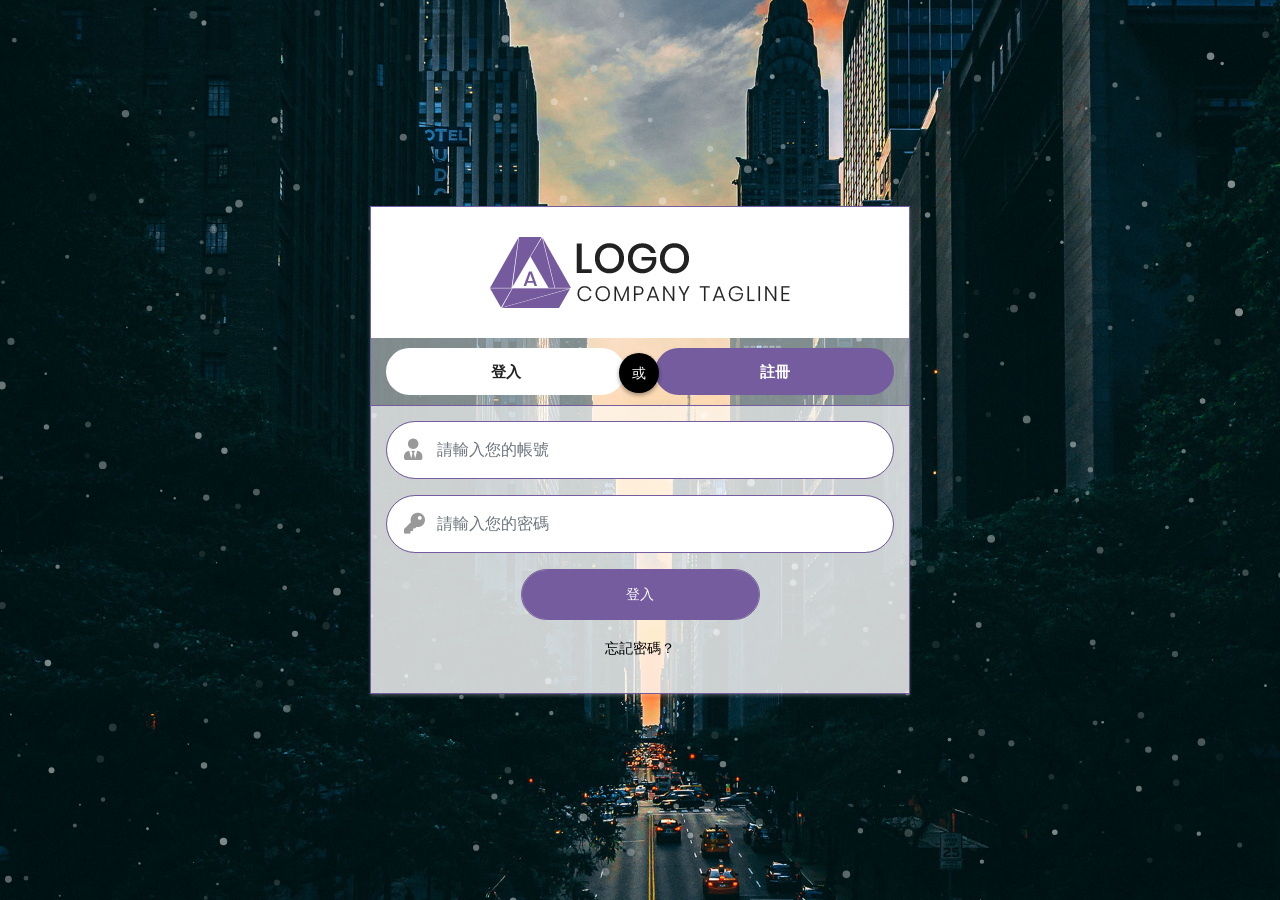
==== commit 4e3965d6: "嗨><" ====
--- a/index.html
+++ b/index.html
@@ -1,34 +1,35 @@
 <!DOCTYPE html>
 <html lang="en"><!-- Basic -->
+
 <head>
 	<meta charset="utf-8">
-    <meta http-equiv="X-UA-Compatible" content="IE=edge">   
-   
-    <!-- Mobile Metas -->
-    <meta name="viewport" content="width=device-width, minimum-scale=1.0, maximum-scale=1.0, user-scalable=no">
- 
-    <!-- Site Metas -->
-    <title>運動筋膜放鬆</title>  
-    <meta name="keywords" content="">
-    <meta name="description" content="">
-    <meta name="author" content="">
-
-    <!-- Site Icons -->
-    <link rel="shortcut icon" href="images/favicon.ico" type="image/x-icon">
-    <link rel="apple-touch-icon" href="images/apple-touch-icon.jpg">
-
-    <!-- Bootstrap CSS -->
-    <link href="css1/bootstrap.min.css" rel="stylesheet">
+	<meta http-equiv="X-UA-Compatible" content="IE=edge">
+
+	<!-- Mobile Metas -->
+	<meta name="viewport" content="width=device-width, minimum-scale=1.0, maximum-scale=1.0, user-scalable=no">
+
+	<!-- Site Metas -->
+	<title>運動筋膜放鬆</title>
+	<meta name="keywords" content="">
+	<meta name="description" content="">
+	<meta name="author" content="">
+
+	<!-- Site Icons -->
+	<link rel="shortcut icon" href="images/favicon.ico" type="image/x-icon">
+	<link rel="apple-touch-icon" href="images/apple-touch-icon.jpg">
+
+	<!-- Bootstrap CSS -->
+	<link href="css1/bootstrap.min.css" rel="stylesheet">
 	<!-- Site CSS -->
-    <link rel="stylesheet" href="css1/style.css"> 
+	<link rel="stylesheet" href="css1/style.css">
 	<!-- Fontawesome CSS -->
-    <link rel="stylesheet" href="css1/all.min.css">  	
-    <!-- Responsive CSS -->
-    <link rel="stylesheet" href="css1/responsive.css">
-    <!-- Custom CSS -->
-    <link rel="stylesheet" href="css1/custom.css">
-
-    <!--[if lt IE 9]>
+	<link rel="stylesheet" href="css1/all.min.css">
+	<!-- Responsive CSS -->
+	<link rel="stylesheet" href="css1/responsive.css">
+	<!-- Custom CSS -->
+	<link rel="stylesheet" href="css1/custom.css">
+
+	<!--[if lt IE 9]>
       <script src="https://oss.maxcdn.com/libs/html5shiv/3.7.0/html5shiv.js"></script>
       <script src="https://oss.maxcdn.com/libs/respond.js/1.4.2/respond.min.js"></script>
     <![endif]-->
@@ -36,123 +37,188 @@
 </head>
 
 <body>
-<div id="particles-js" class="main-form-box">
-	<div class="md-form">
-		<div class="container">
-			<div class="row">
-				<div class="col-md-6 offset-md-3">
-					<div class="panel panel-login">
-						<div class="logo-top">
-							<a href="#"><img src="images/logo.png" alt="" /></a>
-						</div>
-						<div class="panel-heading">
-							<div class="row">
-								<div class="col-lg-6 col-sm-6 col-xl-6">
-									<a href="#" class="active" id="login-form-link">登入</a>
+	<div id="particles-js" class="main-form-box">
+		<div class="md-form">
+			<div class="container">
+				<div class="row">
+					<div class="col-md-6 offset-md-3">
+						<div class="panel panel-login">
+							<div class="logo-top">
+								<a href="#"><img src="images/logo.png" alt="" /></a>
+							</div>
+							<div class="panel-heading">
+								<div class="row">
+									<div class="col-lg-6 col-sm-6 col-xl-6">
+										<a href="#" class="active" id="login-form-link">登入</a>
+									</div>
+									<div class="col-lg-6 col-sm-6 col-xl-6">
+										<a href="#" id="register-form-link">註冊</a>
+									</div>
+									<div class="or">或</div>
 								</div>
-								<div class="col-lg-6 col-sm-6 col-xl-6">
-									<a href="#" id="register-form-link">註冊</a>
-								</div>
-								<div class="or">或</div>
 							</div>
-						</div>
-						<div class="panel-body">
-							<div class="row">
-								<div class="col-lg-12">
-									<!-- 登入 開始 -->
-									<form id="login-form" action="login.php" method="post" role="form" style="display: block;">
-										<div class="form-group">
-											<label class="icon-lp"><i class="fas fa-user-tie"></i></label>
-											<input type="text" name="account" id="account" tabindex="1" class="form-control" placeholder="請輸入您的帳號" value="" required="">
-										</div>
-										<div class="form-group">
-											<label class="icon-lp"><i class="fas fa-key"></i></label>
-											<input type="password" name="password" id="password" tabindex="2" class="form-control" placeholder="請輸入您的密碼" required="">
-										</div>
-										<!-- <div class="che-box">
+							<div class="panel-body">
+								<div class="row">
+									<div class="col-lg-12">
+										<!-- 登入 開始 -->
+										<form id="login-form" action="login.php" method="post" role="form"
+											style="display: block;">
+											<div class="form-group">
+												<label class="icon-lp"><i class="fas fa-user-tie"></i></label>
+												<input type="text" name="account" id="account" tabindex="1"
+													class="form-control" placeholder="請輸入您的帳號" value="" required="">
+											</div>
+											<div class="form-group">
+												<label class="icon-lp"><i class="fas fa-key"></i></label>
+												<input type="password" name="password" id="password" tabindex="2"
+													class="form-control" placeholder="請輸入您的密碼" required="">
+											</div>
+											<!-- <div class="che-box">
 											<label class="checkbox-in">
 												<input name="checkbox" type="checkbox" tabindex="3" id="remember"> <span></span>
 												記住我
 											</label>
 										</div> -->
-										<div class="form-group">
-											<div class="row">
-												<div class="col-sm-6 offset-sm-3">
-													<input type="submit" name="login-submit" id="login-submit" tabindex="4" class="form-control btn btn-login" value="登入">
-												</div>
-											</div>
-										</div>
-										<div class="form-group">
-											<div class="row">
-												<div class="col-lg-12">
-													<div class="text-center">
-														<a href="#" tabindex="5" class="forgot-password">忘記密碼？</a>
+											<div class="form-group">
+												<div class="row">
+													<div class="col-sm-6 offset-sm-3">
+														<input type="submit" name="login-submit" id="login-submit"
+															tabindex="4" class="form-control btn btn-login" value="登入">
 													</div>
 												</div>
 											</div>
-										</div>
-									</form>
-									<!-- 登入 結束 -->
-									<!-- 註冊 開始 -->
-									<form id="register-form" action="register.php" method="post" role="form" style="display: none;">
-										<div class="form-group">
-											<label class="icon-lp"><i class="fas fa-user-tie"></i></label>
-											<input type="text" name="account" id="account" tabindex="1" class="form-control" placeholder="帳號" value="" required="">
-										</div>
-										<div class="form-group">
-											<label class="icon-lp"><i class="fas fa-envelope"></i></label>
-											<input type="email" name="email" id="email" tabindex="1" class="form-control" placeholder="電子郵件" value="" required="">
-										</div>
-										<div class="form-group">
-											<label class="icon-lp"><i class="fas fa-key"></i></label>
-											<input type="password" name="password" id="password" tabindex="2" class="form-control" placeholder="密碼" required="">
-										</div>
-										<div class="form-group">
-											<label class="icon-lp"><i class="fas fa-key"></i></label>
-											<input type="password" name="confirm-password" id="confirm-password" tabindex="2" class="form-control" placeholder="確認密碼" required="">
-										</div>
-										
-										<!-- <div class="che-box">
-											<label class="checkbox-in"> 
-												<input name="checkbox" type="checkbox"> <span></span>I agree to the <a href="#"> Terms and Conditions </a> and <a href="#">Privacy Policy </a>
-											</label>
-										</div> -->
-										
-										<div class="form-group">
-											<div class="row">
-												<div class="col-sm-6 offset-sm-3">
-													<input type="submit" name="register-submit" id="register-submit" tabindex="4" class="form-control btn btn-register" value="立即註冊">
+											<div class="form-group">
+												<div class="row">
+													<div class="col-lg-12">
+														<div class="text-center">
+															<a href="#" tabindex="5" class="forgot-password">忘記密碼？</a>
+														</div>
+													</div>
 												</div>
 											</div>
-										</div>										
-									</form>
-									<!-- 註冊 結束 -->
+										</form>
+										<!-- 登入 結束 -->
+
+										<!-- 註冊 開始 -->
+										<form id="register-form" action="register.php" method="post" role="form"
+											style="display: none;" onsubmit="return validateRegisterForm()">
+											<!-- 帳號輸入欄 -->
+											<div class="form-group">
+												<label class="icon-lp"><i class="fas fa-user-tie"></i></label>
+												<input type="text" name="account" id="account" tabindex="1"
+													class="form-control" placeholder="帳號" value="" required>
+											</div>
+
+											<!-- 電子郵件輸入欄 -->
+											<div class="form-group">
+												<label class="icon-lp"><i class="fas fa-envelope"></i></label>
+												<input type="email" name="email" id="email" tabindex="1"
+													class="form-control" placeholder="電子郵件" value="" required="">
+												<!-- 備註：請輸入有效的電子郵件地址 -->
+											</div>
+
+											<!-- 密碼輸入欄 -->
+											<div class="form-group">
+												<label class="icon-lp"><i class="fas fa-key"></i></label>
+												<input type="password" name="passwd" id="passwd" tabindex="2"
+													class="form-control" placeholder="密碼" required>
+												<!-- 錯誤訊息 -->
+												<small id="password-error" class="text-danger"
+													style="display: none;">請輸入密碼</small>
+											</div>
+
+											<!-- 確認密碼輸入欄 -->
+											<div class="form-group">
+												<label class="icon-lp"><i class="fas fa-key"></i></label>
+												<input type="password" name="confirm-password" id="confirm-passwd"
+													tabindex="3" class="form-control" placeholder="確認密碼" required>
+												<!-- 錯誤訊息 -->
+												<small id="confirm-password-error" class="text-danger"
+													style="display: none;">密碼與確認密碼不一致</small>
+											</div>
+
+											<!-- 註冊按鈕 -->
+											<div class="form-group">
+												<div class="row">
+													<div class="col-sm-6 offset-sm-3">
+														<input type="submit" name="register-submit" id="register-submit"
+															tabindex="4" class="form-control btn btn-register"
+															value="立即註冊">
+													</div>
+												</div>
+											</div>
+										</form>
+										<!-- 註冊 結束 -->
+
+										<style>
+											.text-danger {
+												color: red;
+												font-size: 0.9em;
+											}
+										</style>
+										<!-- JavaScript 防呆功能 -->
+										<script>
+											/**
+											 * 驗證密碼與確認密碼是否相同
+											 * @returns {boolean} true 如果密碼一致且已填寫，否則 false
+											 */
+											function validateRegisterForm() {
+												// 取得密碼與確認密碼欄位的值
+												const password = document.getElementById("passwd").value.trim();
+												const confirmPassword = document.getElementById("confirm-passwd").value.trim();
+
+												// 清除之前的錯誤訊息
+												document.getElementById("password-error").style.display = "none";
+												document.getElementById("confirm-password-error").style.display = "none";
+
+												let isValid = true;
+
+												// 驗證密碼是否輸入
+												if (password === "") {
+													const passwordError = document.getElementById("password-error");
+													passwordError.textContent = "請輸入密碼";
+													passwordError.style.display = "block";
+													isValid = false;
+												}
+
+												// 驗證確認密碼是否相同
+												if (password !== confirmPassword) {
+													const confirmPasswordError = document.getElementById("confirm-password-error");
+													confirmPasswordError.textContent = "密碼與確認密碼不一致";
+													confirmPasswordError.style.display = "block";
+													isValid = false;
+												}
+
+												// 返回最終驗證結果
+												return isValid;
+											}
+
+										</script>
+									</div>
 								</div>
 							</div>
 						</div>
-					</div>					
+					</div>
 				</div>
 			</div>
-		</div>	
+		</div>
 	</div>
-	
-</div>
-
-	
-<script src="js1/jquery.min.js"></script>
-<script src="js1/bootstrap.min.js"></script>
-<script src="js1/particles.min.js"></script>
-<script src="js1/index.js"></script>
+
+
+	<script src="js1/jquery.min.js"></script>
+	<script src="js1/bootstrap.min.js"></script>
+	<script src="js1/particles.min.js"></script>
+	<script src="js1/index.js"></script>
 	<script type="text/javascript">
-		$(function() {
-			$('#login-form-link').click(function(e) {
+		$(function () {
+			$('#login-form-link').click(function (e) {
 				$("#login-form").delay(100).fadeIn(100);
 				$("#register-form").fadeOut(100);
 				$('#register-form-link').removeClass('active');
 				$(this).addClass('active');
 				e.preventDefault();
 			});
-			$('#register-form-link').click(function(e) {
+			$('#register-form-link').click(function (e) {
 				$("#register-form").delay(100).fadeIn(100);
 				$("#login-form").fadeOut(100);
 				$('#login-form-link').removeClass('active');
@@ -160,13 +226,14 @@
 				e.preventDefault();
 			});
 		});
-		
+
 		$('.form-group input').focus(function () {
 			$(this).parent().addClass('addcolor');
 		}).blur(function () {
 			$(this).parent().removeClass('addcolor');
 		});
-		
+
 	</script>
 </body>
-</html>
+
+</html>
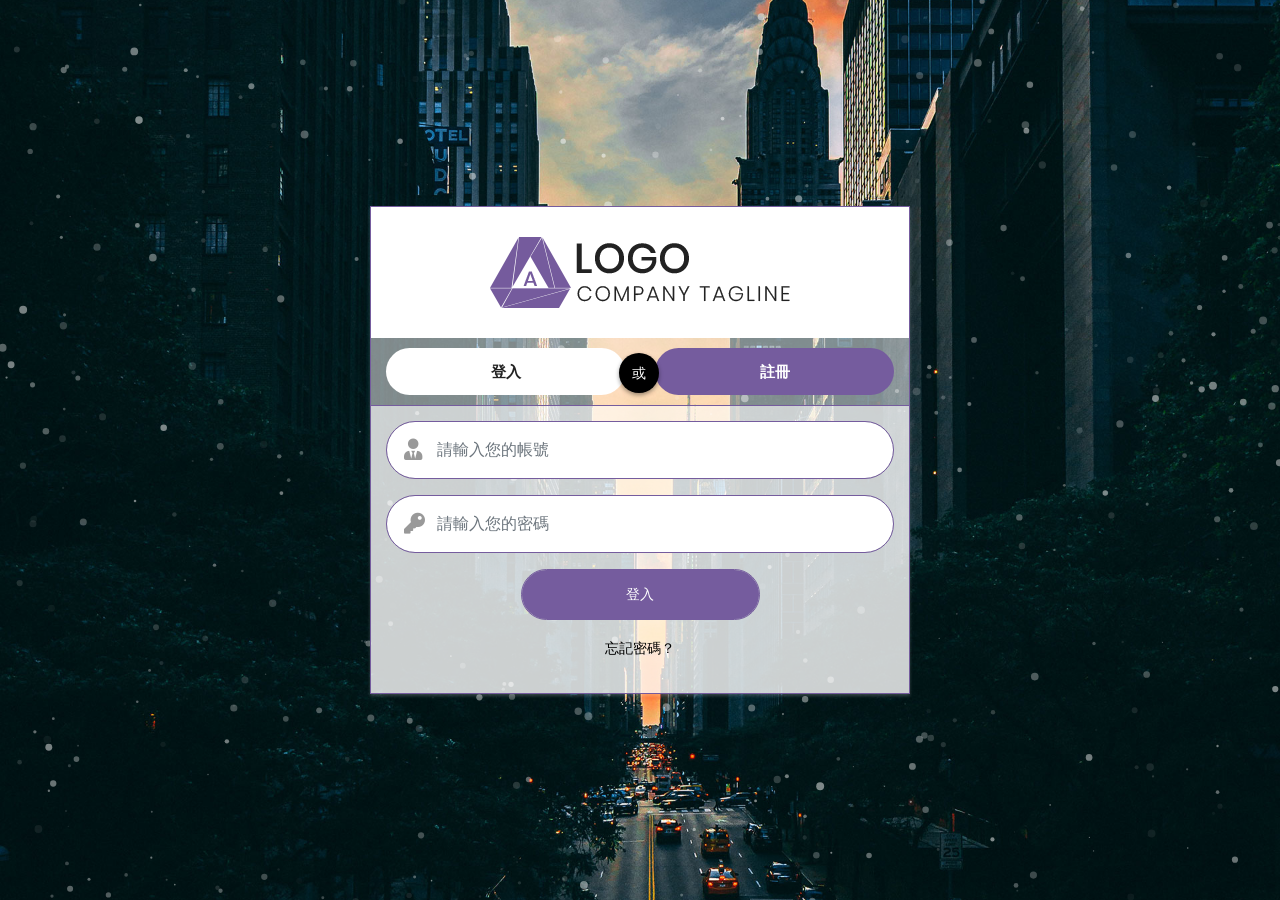
==== commit 91f976bd: "恩恩" ====
--- a/index.html
+++ b/index.html
@@ -91,7 +91,7 @@
 												<div class="row">
 													<div class="col-lg-12">
 														<div class="text-center">
-															<a href="#" tabindex="5" class="forgot-password">忘記密碼？</a>
+															<a href="forget.html" tabindex="5" class="forgot-password">忘記密碼？</a>
 														</div>
 													</div>
 												</div>
@@ -133,10 +133,9 @@
 												<input type="password" name="confirm-password" id="confirm-passwd"
 													tabindex="3" class="form-control" placeholder="確認密碼" required>
 												<!-- 錯誤訊息 -->
-												<small id="confirm-password-error" class="text-danger"
+												<small id="confirm-password-error" class="error"
 													style="display: none;">密碼與確認密碼不一致</small>
 											</div>
-
 											<!-- 註冊按鈕 -->
 											<div class="form-group">
 												<div class="row">
@@ -151,9 +150,9 @@
 										<!-- 註冊 結束 -->
 
 										<style>
-											.text-danger {
+											.error {
 												color: red;
-												font-size: 0.9em;
+												font-size: 1.2em;
 											}
 										</style>
 										<!-- JavaScript 防呆功能 -->
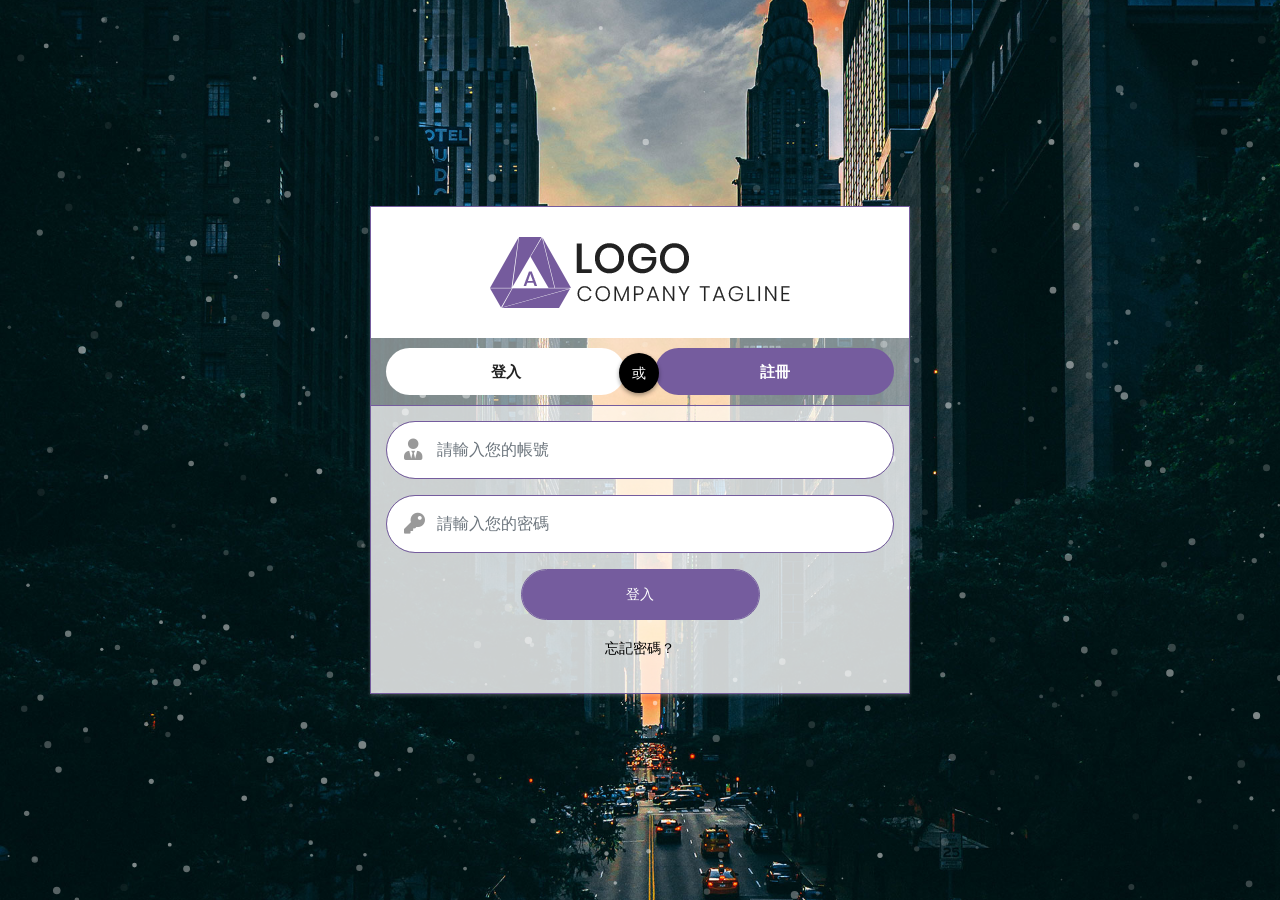
==== commit 2e14142b: "123123" ====
--- a/index.html
+++ b/index.html
@@ -91,7 +91,8 @@
 												<div class="row">
 													<div class="col-lg-12">
 														<div class="text-center">
-															<a href="forget.html" tabindex="5" class="forgot-password">忘記密碼？</a>
+															<a href="forget.html" tabindex="5"
+																class="forgot-password">忘記密碼？</a>
 														</div>
 													</div>
 												</div>
@@ -148,6 +149,19 @@
 											</div>
 										</form>
 										<!-- 註冊 結束 -->
+
+										<!-- 驗證碼輸入彈跳視窗 -->
+										<div id="verification-modal"
+											style="display: none; position: fixed; top: 50%; left: 50%; transform: translate(-50%, -50%);
+background: white; padding: 20px; border-radius: 10px; box-shadow: 0px 0px 10px rgba(0, 0, 0, 0.5); text-align: center;">
+											<h2>請輸入您的驗證碼</h2>
+											<input type="text" id="verification-code" placeholder="輸入 6 位數驗證碼" required>
+											<button onclick="submitVerification()">提交</button>
+											<p id="verification-error" style="color: red; display: none;">驗證碼錯誤，請重新輸入。
+											</p>
+											<button onclick="closeModal()">取消</button>
+										</div>
+
 
 										<style>
 											.error {
@@ -191,6 +205,55 @@
 												// 返回最終驗證結果
 												return isValid;
 											}
+
+											document.getElementById("register-form").addEventListener("submit", function (event) {
+												event.preventDefault(); // 防止表單直接提交
+
+												let formData = new FormData(this);
+
+												fetch("register.php", {
+													method: "POST",
+													body: formData
+												})
+													.then(response => response.json())
+													.then(data => {
+														if (data.status === "success") {
+															alert("驗證碼已發送至您的信箱！");
+															document.getElementById("verification-modal").style.display = "block"; // 顯示驗證碼輸入視窗
+															document.getElementById("verification-modal").dataset.userId = data.user_id;
+															document.getElementById("verification-modal").dataset.email = data.email;
+														} else {
+															alert(data.message);
+														}
+													});
+											});
+
+											function submitVerification() {
+												let userId = document.getElementById("verification-modal").dataset.userId;
+												let email = document.getElementById("verification-modal").dataset.email;
+												let token = document.getElementById("verification-code").value;
+
+												fetch("verify.php", {
+													method: "POST",
+													headers: { "Content-Type": "application/x-www-form-urlencoded" },
+													body: `user_id=${userId}&token=${token}&email=${email}`
+												})
+													.then(response => response.json())
+													.then(data => {
+														if (data.status === "success") {
+															alert("驗證成功！請重新登入。");
+															window.location.href = "index.html";
+														} else {
+															alert(data.message);
+															window.location.href = "index.html"; // 驗證失敗則回到首頁
+														}
+													});
+											}
+
+											function closeModal() {
+												document.getElementById("verification-modal").style.display = "none";
+											}
+
 
 										</script>
 									</div>
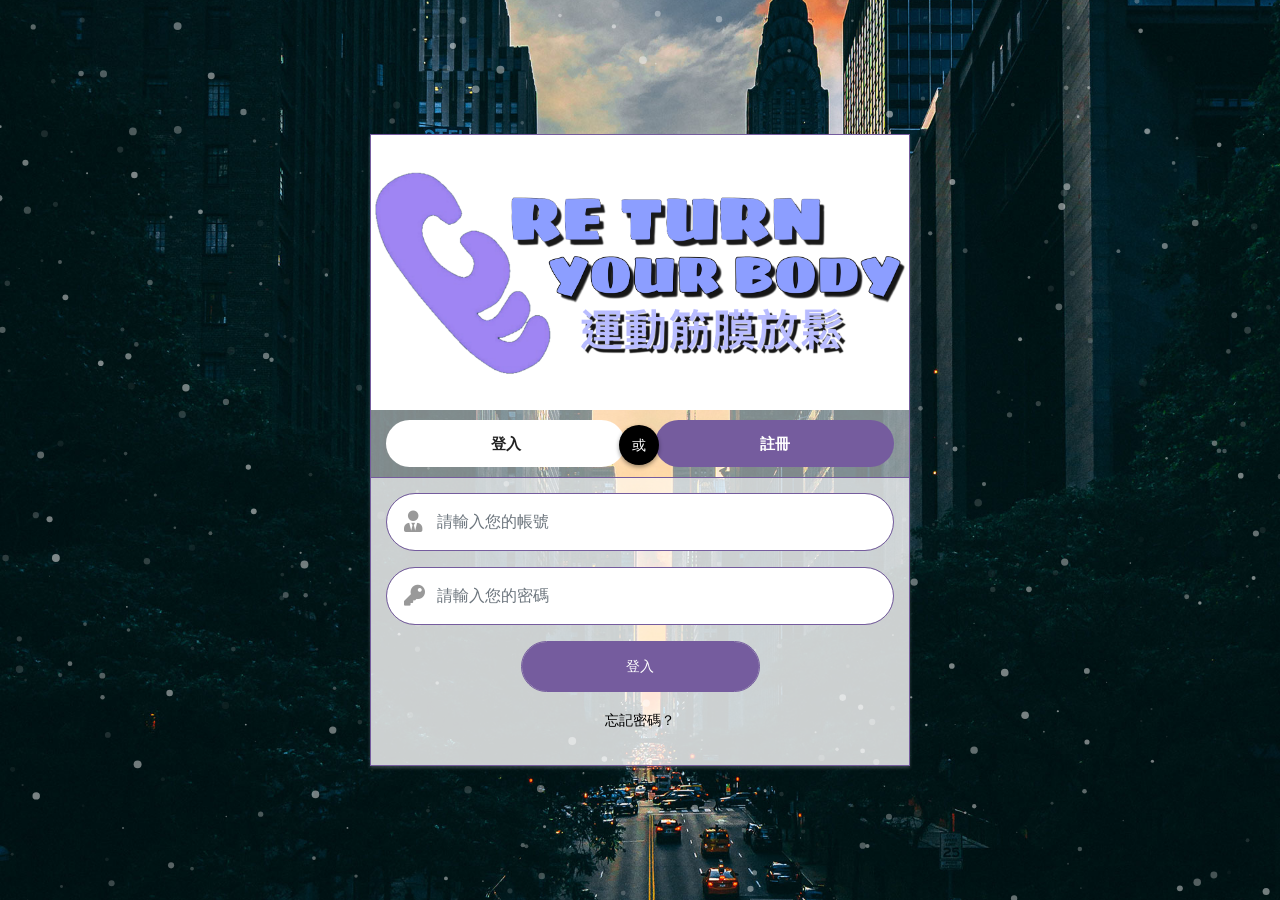
==== commit c561dfce: "123" ====
--- a/index.html
+++ b/index.html
@@ -33,6 +33,16 @@
       <script src="https://oss.maxcdn.com/libs/html5shiv/3.7.0/html5shiv.js"></script>
       <script src="https://oss.maxcdn.com/libs/respond.js/1.4.2/respond.min.js"></script>
     <![endif]-->
+	<style>
+		img {
+			max-width: 100%;
+			height: auto;
+			display: block;
+			margin: 0 auto;
+			padding: 0;
+			/* 確保沒有額外內邊距 */
+		}
+	</style>
 
 </head>
 
